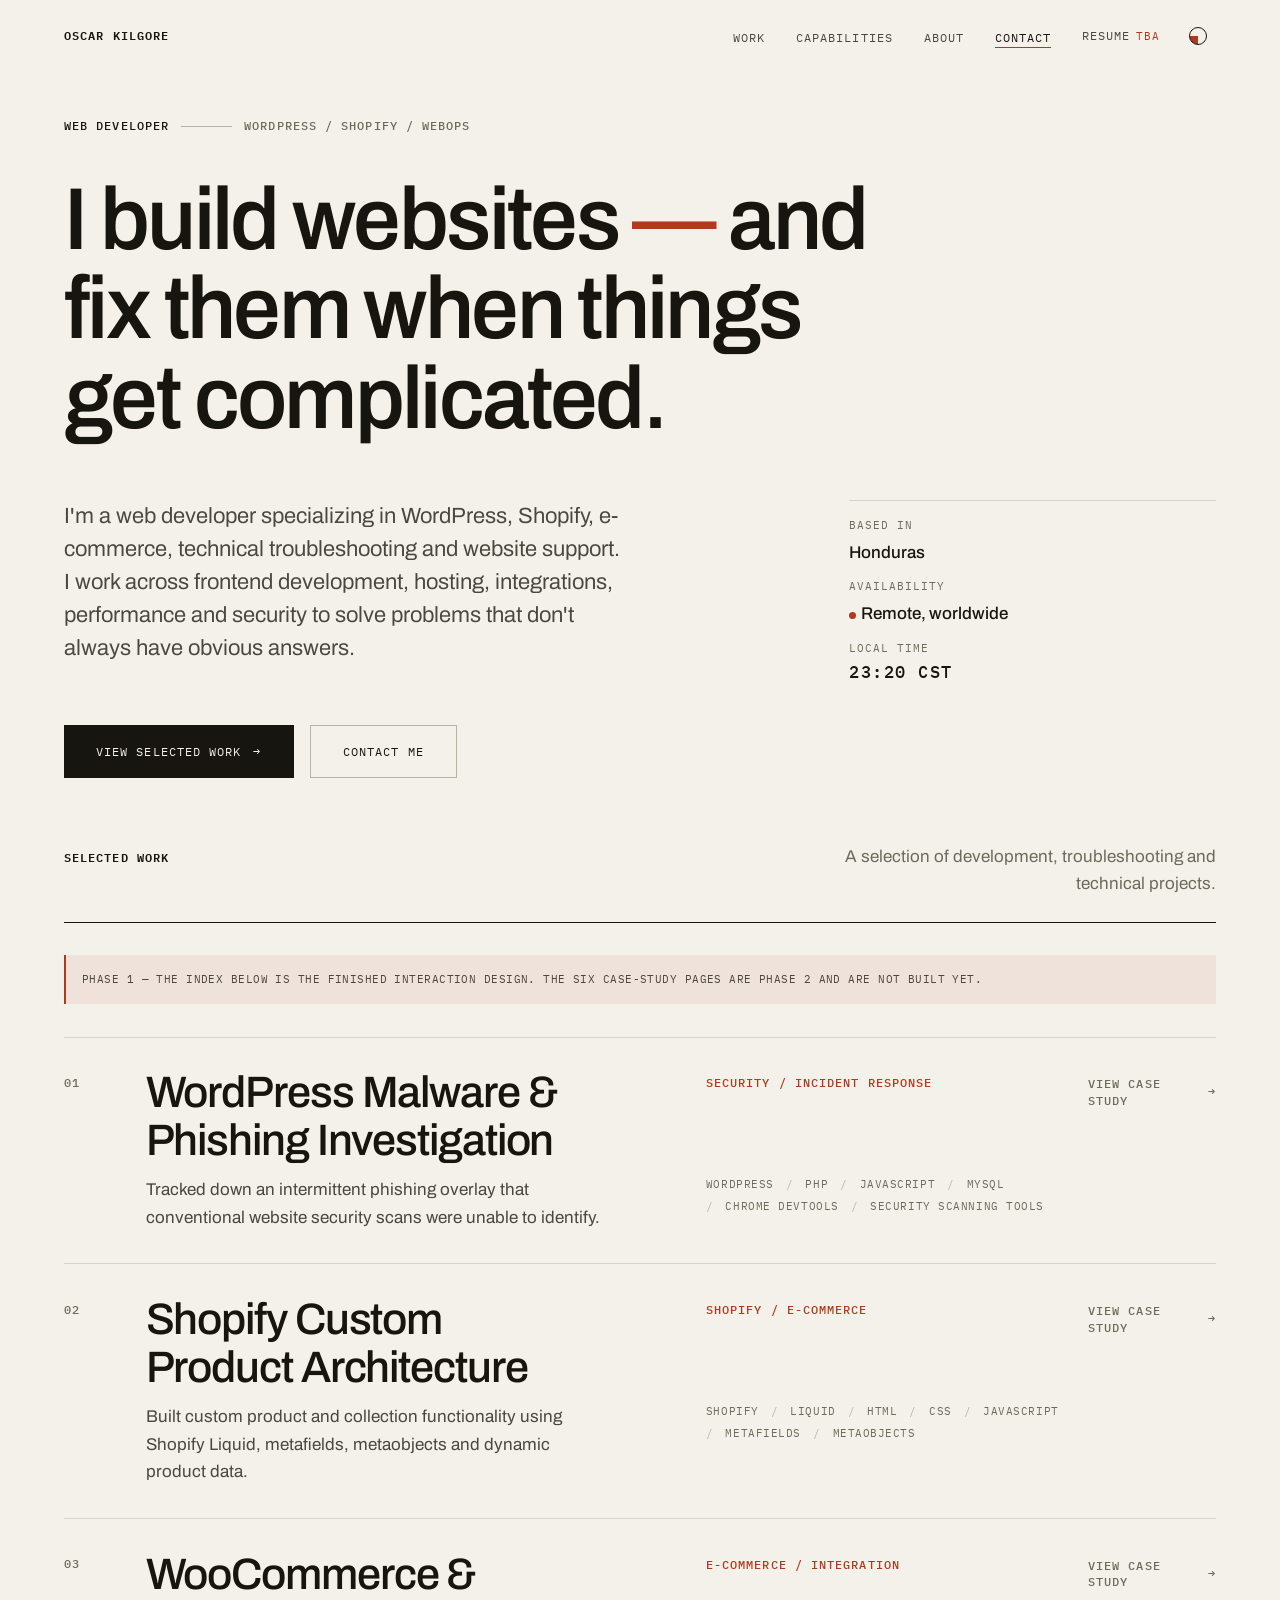
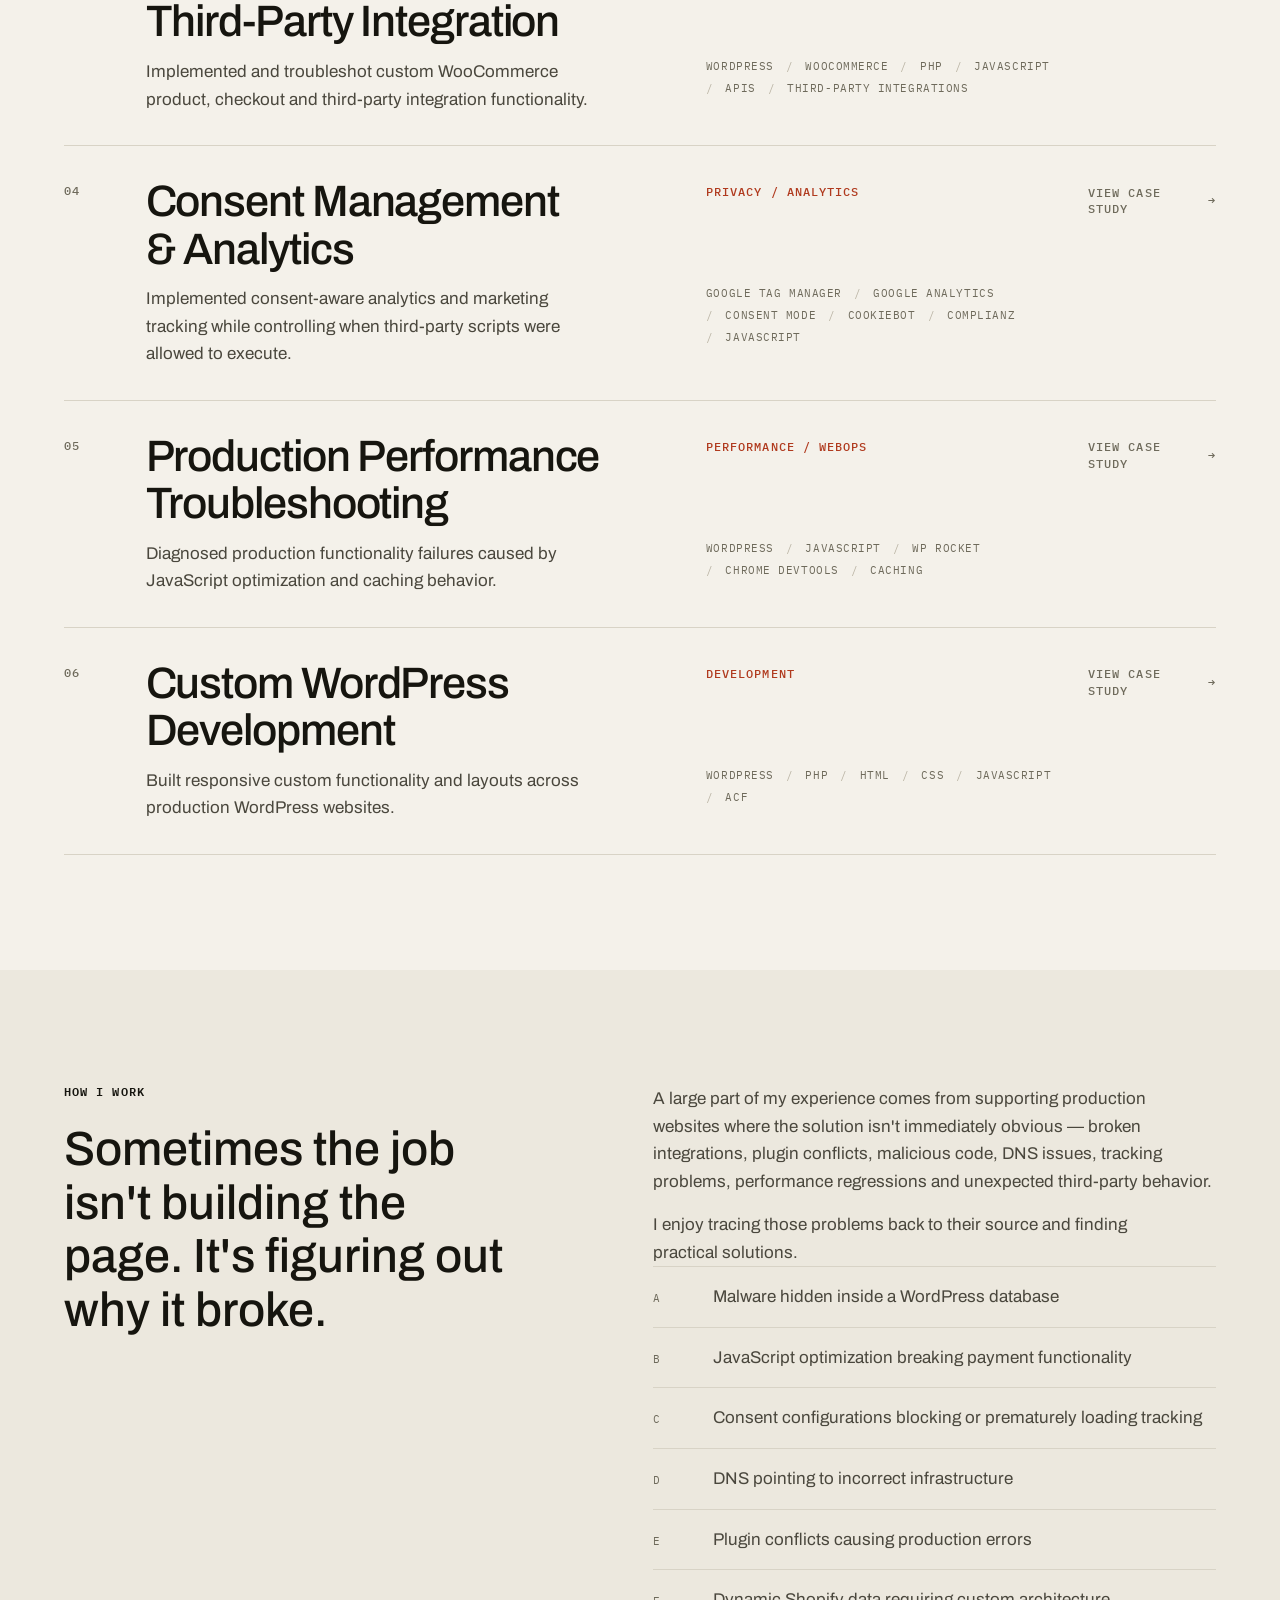
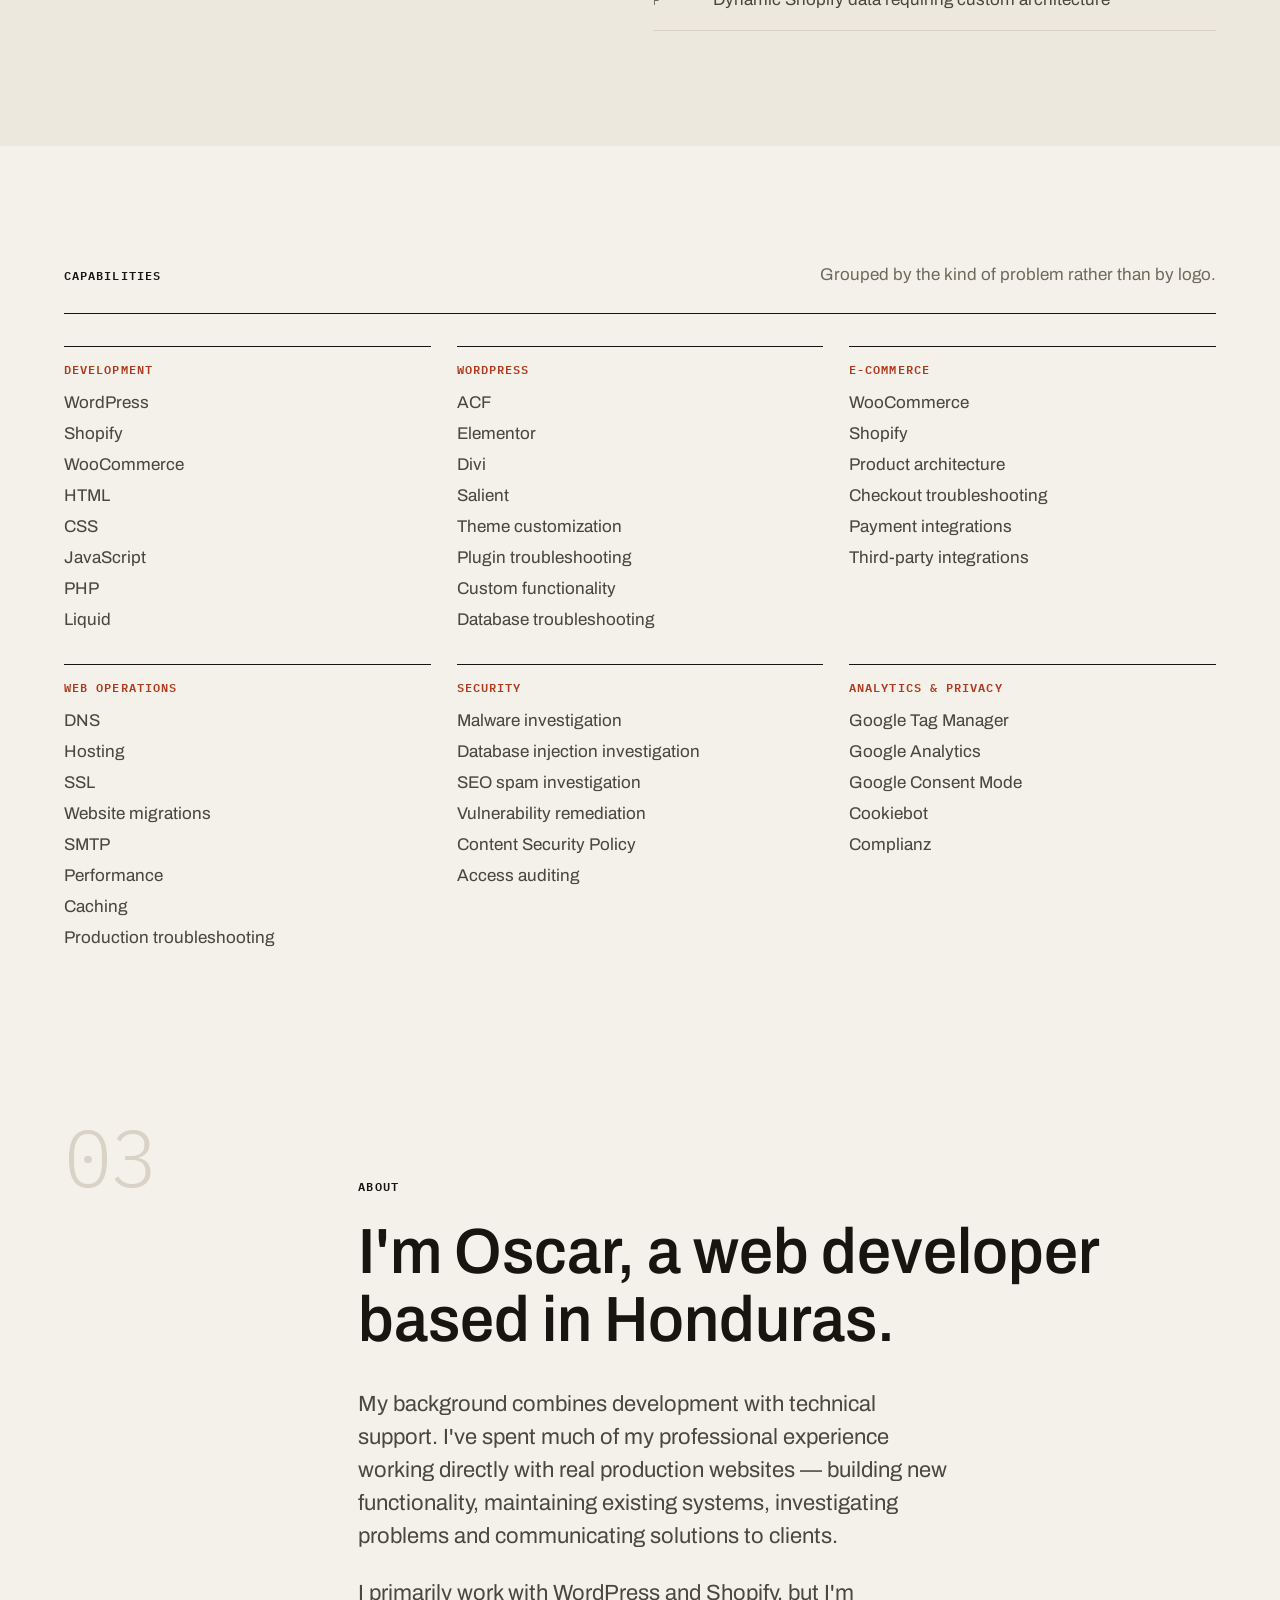
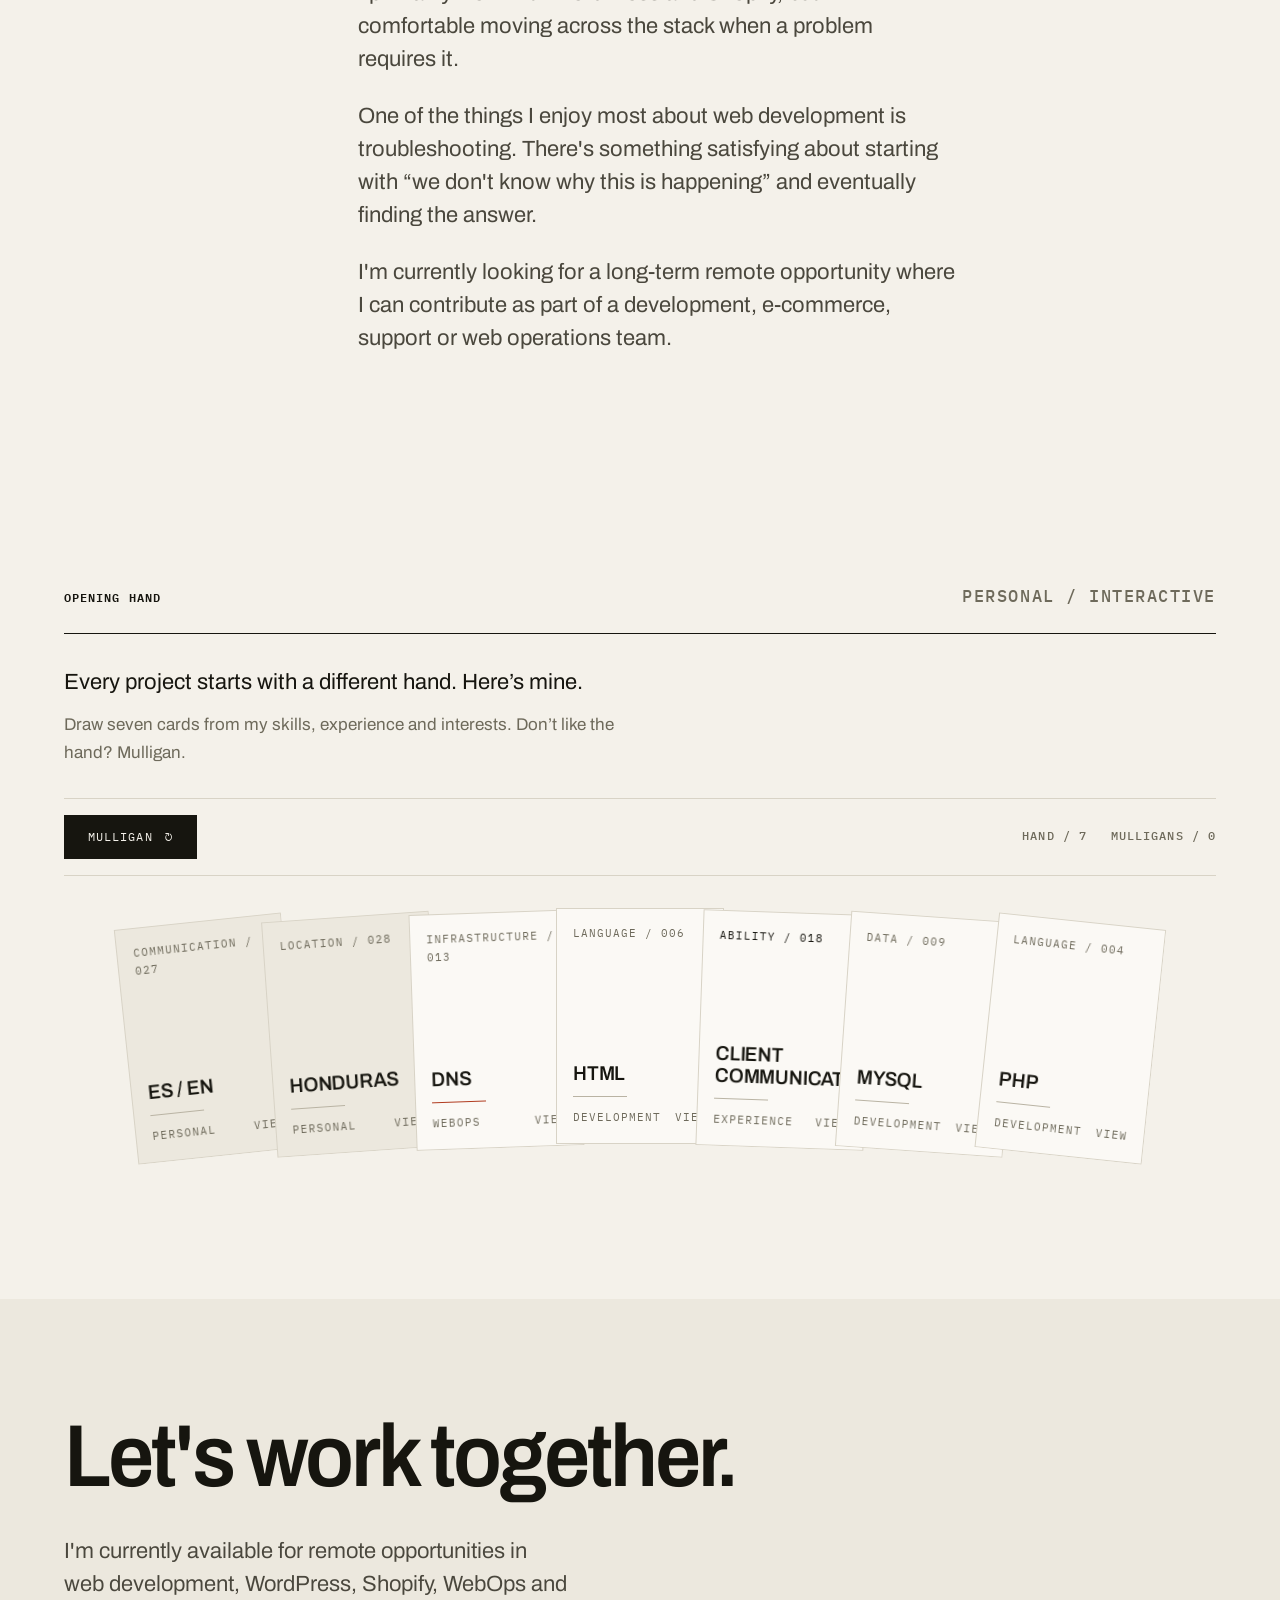
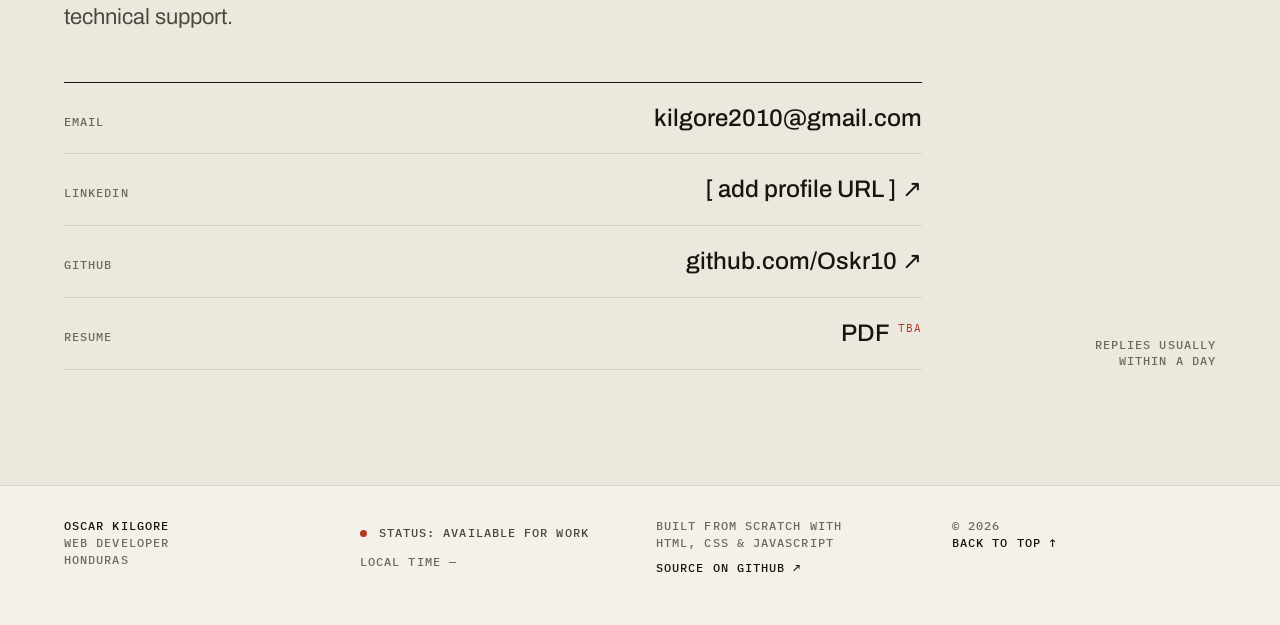
==== index.html @ 053cf512 "Portfolio homepage: design system, work index, theme wheel, Opening Hand Static site — semantic HTML" ====
<!DOCTYPE html>
<html lang="en">
<head>
<meta charset="utf-8">
<meta name="viewport" content="width=device-width, initial-scale=1">

<title>Oscar Kilgore — Web Developer, WordPress &amp; Shopify</title>
<meta name="description" content="Oscar Kilgore is a web developer working in WordPress, Shopify, e-commerce, technical troubleshooting and website support. Based in Honduras, available for remote work.">
<meta name="author" content="Oscar Kilgore">

<!-- TODO: set the canonical and og:url once the domain is live. -->
<link rel="canonical" href="https://example.com/">
<meta property="og:type" content="website">
<meta property="og:title" content="Oscar Kilgore — Web Developer, WordPress &amp; Shopify">
<meta property="og:description" content="I build websites — and fix them when things get complicated. WordPress, Shopify, e-commerce, WebOps and technical support.">
<meta property="og:url" content="https://example.com/">
<meta name="twitter:card" content="summary_large_image">
<meta name="theme-color" content="#f4f1ea" media="(prefers-color-scheme: light)">
<meta name="theme-color" content="#14130f" media="(prefers-color-scheme: dark)">

<link rel="preconnect" href="https://fonts.googleapis.com">
<link rel="preconnect" href="https://fonts.gstatic.com" crossorigin>
<link rel="stylesheet" href="https://fonts.googleapis.com/css2?family=Archivo:wdth,wght@62..125,100..900&family=IBM+Plex+Mono:wght@400;500;600&display=swap">

<link rel="stylesheet" href="assets/css/main.css">
<link rel="stylesheet" href="assets/css/components.css">
<link rel="stylesheet" href="assets/css/responsive.css">
<link rel="stylesheet" href="assets/css/opening-hand.css">

<!-- The only inline script on the page. Both statements have to run before
     first paint — otherwise enhanced styles flash, or a stored theme paints
     the default palette first. Everything else is deferred and external. -->
<script>
  document.documentElement.classList.add('js');
  try {
    var t = localStorage.getItem('ok-theme');
    if (t) document.documentElement.setAttribute('data-theme', t);
  } catch (e) {}
</script>

<script type="application/ld+json">
{
  "@context": "https://schema.org",
  "@type": "Person",
  "name": "Oscar Kilgore",
  "jobTitle": "Web Developer",
  "email": "mailto:kilgore2010@gmail.com",
  "address": { "@type": "PostalAddress", "addressCountry": "HN" },
  "knowsAbout": ["WordPress", "Shopify", "WooCommerce", "PHP", "JavaScript", "Web operations", "Website security"]
}
</script>
</head>

<body>
<a class="skip-link" href="#main">Skip to content</a>

<!-- ==========================================================================
     Masthead
     ========================================================================== -->
<header class="masthead" data-masthead>
  <div class="masthead__inner">

    <a class="wordmark" href="#top" aria-label="Oscar Kilgore — back to top">
      O<span class="wordmark__rest">scar&nbsp;</span>K<span class="wordmark__rest">ilgore</span><span class="wordmark__dot" aria-hidden="true"></span>
    </a>

    <div class="masthead__end">

    <nav class="nav" aria-label="Primary">
      <ul class="nav__list">
        <li>
          <a class="nav__link" href="#work" data-nav-link>
            <span class="nav__roll" aria-hidden="true"><span>Work</span><span>Work</span></span>
            <span class="visually-hidden">Work</span>
          </a>
        </li>
        <li>
          <a class="nav__link" href="#capabilities" data-nav-link>
            <span class="nav__roll" aria-hidden="true"><span>Capabilities</span><span>Capabilities</span></span>
            <span class="visually-hidden">Capabilities</span>
          </a>
        </li>
        <li>
          <a class="nav__link" href="#about" data-nav-link>
            <span class="nav__roll" aria-hidden="true"><span>About</span><span>About</span></span>
            <span class="visually-hidden">About</span>
          </a>
        </li>
        <li>
          <a class="nav__link" href="#contact" data-nav-link>
            <span class="nav__roll" aria-hidden="true"><span>Contact</span><span>Contact</span></span>
            <span class="visually-hidden">Contact</span>
          </a>
        </li>
        <li>
          <a class="nav__link" href="resume/oscar-kilgore-resume.pdf">
            <span class="nav__roll" aria-hidden="true"><span>Resume</span><span>Resume</span></span>
            <span class="visually-hidden">Resume (PDF)</span>
            <span class="pending" aria-hidden="true">TBA</span>
          </a>
        </li>
      </ul>
    </nav>

      <!-- Theme wheel. Each chip's colours come from its own three custom
           properties, so the swatch is a genuine preview of the palette. -->
      <div class="theme" data-theme-picker>
        <button class="theme__trigger" type="button"
                aria-expanded="false" aria-controls="theme-panel"
                aria-label="Colour theme" data-theme-trigger>
          <span class="theme__chip" aria-hidden="true"></span>
        </button>

        <div class="theme__panel" id="theme-panel" hidden data-theme-panel>
          <span class="theme__caption mono">Palette</span>

          <div class="theme__wheel" role="radiogroup" aria-label="Colour theme">
            <button class="theme__option" type="button" role="radio" aria-checked="true" tabindex="0"
                    data-theme-value="auto"
                    style="--chip-paper:#f4f1ea;--chip-ink:#16150f;--chip-accent:#14130f">
              <span class="theme__chip" aria-hidden="true"></span>Auto
            </button>
            <button class="theme__option" type="button" role="radio" aria-checked="false" tabindex="-1"
                    data-theme-value="paper"
                    style="--chip-paper:#f4f1ea;--chip-ink:#16150f;--chip-accent:#b03a1e">
              <span class="theme__chip" aria-hidden="true"></span>Paper
            </button>
            <button class="theme__option" type="button" role="radio" aria-checked="false" tabindex="-1"
                    data-theme-value="blueprint"
                    style="--chip-paper:#eef1f5;--chip-ink:#10151c;--chip-accent:#2b4a9b">
              <span class="theme__chip" aria-hidden="true"></span>Blueprint
            </button>
            <button class="theme__option" type="button" role="radio" aria-checked="false" tabindex="-1"
                    data-theme-value="moss"
                    style="--chip-paper:#f2f0e6;--chip-ink:#14170f;--chip-accent:#3f6b3a">
              <span class="theme__chip" aria-hidden="true"></span>Moss
            </button>
            <button class="theme__option" type="button" role="radio" aria-checked="false" tabindex="-1"
                    data-theme-value="ink"
                    style="--chip-paper:#14130f;--chip-ink:#efebe0;--chip-accent:#e4643f">
              <span class="theme__chip" aria-hidden="true"></span>Ink
            </button>
            <button class="theme__option" type="button" role="radio" aria-checked="false" tabindex="-1"
                    data-theme-value="carbon"
                    style="--chip-paper:#0f1216;--chip-ink:#e6ebf2;--chip-accent:#e0a020">
              <span class="theme__chip" aria-hidden="true"></span>Carbon
            </button>
          </div>

          <p class="theme__note mono">Six palettes, eleven custom properties. No component knows a theme exists.</p>
        </div>
      </div>

      <button class="nav-toggle" type="button" aria-expanded="false" aria-controls="drawer" data-nav-toggle>
        <span data-nav-toggle-label>Menu</span>
        <span class="nav-toggle__glyph" aria-hidden="true"></span>
      </button>

    </div>
  </div>
</header>

<div class="drawer" id="drawer" data-drawer>
  <a class="drawer__link" href="#work">Work <span class="mono">01</span></a>
  <a class="drawer__link" href="#capabilities">Capabilities <span class="mono">02</span></a>
  <a class="drawer__link" href="#about">About <span class="mono">03</span></a>
  <a class="drawer__link" href="#contact">Contact <span class="mono">04</span></a>
  <a class="drawer__link" href="resume/oscar-kilgore-resume.pdf">Resume <span class="mono">PDF — TBA</span></a>
</div>

<main id="main">

  <!-- ========================================================================
       Hero
       ======================================================================== -->
  <section class="hero shell" id="top">
    <div class="hero__inner">

      <p class="hero__label mono">
        <span class="mono--ink">Web&nbsp;Developer</span>
        <span class="hero__label-sep" aria-hidden="true"></span>
        <span>WordPress / Shopify / WebOps</span>
      </p>

      <h1 class="hero__headline" data-vf-headline>I build websites — and fix them when things get complicated.</h1>

      <div class="hero__body">
        <p class="lead">I'm a web developer specializing in WordPress, Shopify, e-commerce, technical troubleshooting and website support. I work across frontend development, hosting, integrations, performance and security to solve problems that don't always have obvious answers.</p>
      </div>

      <dl class="hero__meta">
        <div>
          <dt>Based in</dt>
          <dd>Honduras</dd>
        </div>
        <div>
          <dt>Availability</dt>
          <dd><span class="pip" aria-hidden="true"></span>Remote, worldwide</dd>
        </div>
        <div>
          <dt>Local time</dt>
          <dd class="mono mono--ink" data-local-time>—</dd>
        </div>
      </dl>

      <div class="hero__actions">
        <a class="btn" href="#work" data-magnetic>
          <span data-magnetic-inner>View selected work</span>
          <span class="btn__arrow" aria-hidden="true">→</span>
        </a>
        <a class="btn btn--quiet" href="#contact">Contact me</a>
      </div>

    </div>
  </section>

  <!-- ========================================================================
       Selected work
       ======================================================================== -->
  <section class="section section--after-hero shell" id="work" aria-labelledby="work-title">

    <header class="section__head" data-reveal="rise">
      <h2 class="section__title" id="work-title">Selected work</h2>
      <p class="section__note">A selection of development, troubleshooting and technical projects.</p>
    </header>

    <!-- Phase 1 build note. Delete this element and the data-pending
         attributes below once the case-study pages exist. -->
    <p class="build-note" role="note">
      Phase&nbsp;1 — the index below is the finished interaction design. The six case-study pages are Phase&nbsp;2 and are not built yet.
    </p>
    <p class="build-note" role="status" data-work-note hidden></p>

    <ol class="index" data-work-index data-reveal="rule">

      <li class="index__row" data-reveal="rise" style="--i:0">
        <a class="index__link" href="work/wordpress-security.html" data-project data-pending data-preview-label="01 — Security / Incident response">
          <span class="index__num mono">01</span>
          <h3 class="index__title">WordPress Malware &amp; Phishing Investigation</h3>
          <p class="index__cat mono">Security / Incident response</p>
          <p class="index__summary">Tracked down an intermittent phishing overlay that conventional website security scans were unable to identify.</p>
          <ul class="index__stack">
            <li>WordPress</li><li>PHP</li><li>JavaScript</li><li>MySQL</li><li>Chrome DevTools</li><li>Security scanning tools</li>
          </ul>
          <span class="index__cta mono">View case study <span class="index__cta-arrow" aria-hidden="true">→</span></span>
          <span class="index__thumb">
            <img src="assets/images/project-01-security.svg" alt="Placeholder: developer tools panel with an injected iframe node highlighted" width="1200" height="750" loading="lazy" decoding="async">
          </span>
        </a>
      </li>

      <li class="index__row" data-reveal="rise" style="--i:1">
        <a class="index__link" href="work/shopify-product-architecture.html" data-project data-pending data-preview-label="02 — Shopify / E-commerce">
          <span class="index__num mono">02</span>
          <h3 class="index__title">Shopify Custom Product Architecture</h3>
          <p class="index__cat mono">Shopify / E-commerce</p>
          <p class="index__summary">Built custom product and collection functionality using Shopify Liquid, metafields, metaobjects and dynamic product data.</p>
          <ul class="index__stack">
            <li>Shopify</li><li>Liquid</li><li>HTML</li><li>CSS</li><li>JavaScript</li><li>Metafields</li><li>Metaobjects</li>
          </ul>
          <span class="index__cta mono">View case study <span class="index__cta-arrow" aria-hidden="true">→</span></span>
          <span class="index__thumb">
            <img src="assets/images/project-02-shopify.svg" alt="Placeholder: Shopify product template with metafield-driven specification blocks" width="1200" height="750" loading="lazy" decoding="async">
          </span>
        </a>
      </li>

      <li class="index__row" data-reveal="rise" style="--i:2">
        <a class="index__link" href="work/woocommerce-integration.html" data-project data-pending data-preview-label="03 — E-commerce / Integration">
          <span class="index__num mono">03</span>
          <h3 class="index__title">WooCommerce &amp; Third-Party Integration</h3>
          <p class="index__cat mono">E-commerce / Integration</p>
          <p class="index__summary">Implemented and troubleshot custom WooCommerce product, checkout and third-party integration functionality.</p>
          <ul class="index__stack">
            <li>WordPress</li><li>WooCommerce</li><li>PHP</li><li>JavaScript</li><li>APIs</li><li>Third-party integrations</li>
          </ul>
          <span class="index__cta mono">View case study <span class="index__cta-arrow" aria-hidden="true">→</span></span>
          <span class="index__thumb">
            <img src="assets/images/project-03-woocommerce.svg" alt="Placeholder: WooCommerce to third-party system integration diagram" width="1200" height="750" loading="lazy" decoding="async">
          </span>
        </a>
      </li>

      <li class="index__row" data-reveal="rise" style="--i:3">
        <a class="index__link" href="work/consent-analytics.html" data-project data-pending data-preview-label="04 — Privacy / Analytics">
          <span class="index__num mono">04</span>
          <h3 class="index__title">Consent Management &amp; Analytics</h3>
          <p class="index__cat mono">Privacy / Analytics</p>
          <p class="index__summary">Implemented consent-aware analytics and marketing tracking while controlling when third-party scripts were allowed to execute.</p>
          <ul class="index__stack">
            <li>Google Tag Manager</li><li>Google Analytics</li><li>Consent Mode</li><li>Cookiebot</li><li>Complianz</li><li>JavaScript</li>
          </ul>
          <span class="index__cta mono">View case study <span class="index__cta-arrow" aria-hidden="true">→</span></span>
          <span class="index__thumb">
            <img src="assets/images/project-04-consent.svg" alt="Placeholder: consent state matrix showing which tags fire before and after consent" width="1200" height="750" loading="lazy" decoding="async">
          </span>
        </a>
      </li>

      <li class="index__row" data-reveal="rise" style="--i:4">
        <a class="index__link" href="work/performance-troubleshooting.html" data-project data-pending data-preview-label="05 — Performance / WebOps">
          <span class="index__num mono">05</span>
          <h3 class="index__title">Production Performance Troubleshooting</h3>
          <p class="index__cat mono">Performance / WebOps</p>
          <p class="index__summary">Diagnosed production functionality failures caused by JavaScript optimization and caching behavior.</p>
          <ul class="index__stack">
            <li>WordPress</li><li>JavaScript</li><li>WP Rocket</li><li>Chrome DevTools</li><li>Caching</li>
          </ul>
          <span class="index__cta mono">View case study <span class="index__cta-arrow" aria-hidden="true">→</span></span>
          <span class="index__thumb">
            <img src="assets/images/project-05-performance.svg" alt="Placeholder: network waterfall showing a deferred script blocking a checkout handler" width="1200" height="750" loading="lazy" decoding="async">
          </span>
        </a>
      </li>

      <li class="index__row" data-reveal="rise" style="--i:5">
        <a class="index__link" href="work/wordpress-development.html" data-project data-pending data-preview-label="06 — Development">
          <span class="index__num mono">06</span>
          <h3 class="index__title">Custom WordPress Development</h3>
          <p class="index__cat mono">Development</p>
          <p class="index__summary">Built responsive custom functionality and layouts across production WordPress websites.</p>
          <ul class="index__stack">
            <li>WordPress</li><li>PHP</li><li>HTML</li><li>CSS</li><li>JavaScript</li><li>ACF</li>
          </ul>
          <span class="index__cta mono">View case study <span class="index__cta-arrow" aria-hidden="true">→</span></span>
          <span class="index__thumb">
            <img src="assets/images/project-06-wordpress.svg" alt="Placeholder: responsive layout at desktop, tablet and mobile widths" width="1200" height="750" loading="lazy" decoding="async">
          </span>
        </a>
      </li>

    </ol>
  </section>

  <!-- ========================================================================
       Problem solving
       ======================================================================== -->
  <section class="section section--sunk" aria-labelledby="problem-title">
    <div class="shell">
      <div class="problem__inner">

        <div class="problem__aside">
          <h2 class="section__title mb-5" id="problem-title">How I work</h2>
          <p class="problem__headline">Sometimes the job isn't building the page. It's figuring out why it broke.</p>
        </div>

        <div class="problem__content">
          <div class="prose" data-reveal="rise">
            <p>A large part of my experience comes from supporting production websites where the solution isn't immediately obvious — broken integrations, plugin conflicts, malicious code, DNS issues, tracking problems, performance regressions and unexpected third-party behavior.</p>
            <p>I enjoy tracing those problems back to their source and finding practical solutions.</p>
          </div>

          <ul class="problem__list">
            <li class="problem__item" data-n="A">Malware hidden inside a WordPress database</li>
            <li class="problem__item" data-n="B">JavaScript optimization breaking payment functionality</li>
            <li class="problem__item" data-n="C">Consent configurations blocking or prematurely loading tracking</li>
            <li class="problem__item" data-n="D">DNS pointing to incorrect infrastructure</li>
            <li class="problem__item" data-n="E">Plugin conflicts causing production errors</li>
            <li class="problem__item" data-n="F">Dynamic Shopify data requiring custom architecture</li>
          </ul>
        </div>

      </div>
    </div>
  </section>

  <!-- ========================================================================
       Capabilities
       ======================================================================== -->
  <section class="section shell" id="capabilities" aria-labelledby="caps-title">

    <header class="section__head" data-reveal="rise">
      <h2 class="section__title" id="caps-title">Capabilities</h2>
      <p class="section__note">Grouped by the kind of problem rather than by logo.</p>
    </header>

    <div class="caps">

      <section class="caps__group" data-reveal="rise" style="--i:0">
        <h3 class="caps__name">Development</h3>
        <ul class="caps__list">
          <li>WordPress</li><li>Shopify</li><li>WooCommerce</li><li>HTML</li>
          <li>CSS</li><li>JavaScript</li><li>PHP</li><li>Liquid</li>
        </ul>
      </section>

      <section class="caps__group" data-reveal="rise" style="--i:1">
        <h3 class="caps__name">WordPress</h3>
        <ul class="caps__list">
          <li>ACF</li><li>Elementor</li><li>Divi</li><li>Salient</li>
          <li>Theme customization</li><li>Plugin troubleshooting</li>
          <li>Custom functionality</li><li>Database troubleshooting</li>
        </ul>
      </section>

      <section class="caps__group" data-reveal="rise" style="--i:2">
        <h3 class="caps__name">E-commerce</h3>
        <ul class="caps__list">
          <li>WooCommerce</li><li>Shopify</li><li>Product architecture</li>
          <li>Checkout troubleshooting</li><li>Payment integrations</li>
          <li>Third-party integrations</li>
        </ul>
      </section>

      <section class="caps__group" data-reveal="rise" style="--i:0">
        <h3 class="caps__name">Web operations</h3>
        <ul class="caps__list">
          <li>DNS</li><li>Hosting</li><li>SSL</li><li>Website migrations</li>
          <li>SMTP</li><li>Performance</li><li>Caching</li>
          <li>Production troubleshooting</li>
        </ul>
      </section>

      <section class="caps__group" data-reveal="rise" style="--i:1">
        <h3 class="caps__name">Security</h3>
        <ul class="caps__list">
          <li>Malware investigation</li><li>Database injection investigation</li>
          <li>SEO spam investigation</li><li>Vulnerability remediation</li>
          <li>Content Security Policy</li><li>Access auditing</li>
        </ul>
      </section>

      <section class="caps__group" data-reveal="rise" style="--i:2">
        <h3 class="caps__name">Analytics &amp; privacy</h3>
        <ul class="caps__list">
          <li>Google Tag Manager</li><li>Google Analytics</li>
          <li>Google Consent Mode</li><li>Cookiebot</li><li>Complianz</li>
        </ul>
      </section>

    </div>
  </section>

  <!-- ========================================================================
       About
       ======================================================================== -->
  <section class="section shell" id="about" aria-labelledby="about-title">
    <div class="about__inner">

      <p class="numeral about__numeral" data-parallax="26" aria-hidden="true">03</p>

      <div class="about__body">
        <h2 class="section__title mb-5" id="about-title">About</h2>

        <div data-reveal="mask">
          <p class="about__heading">I'm Oscar, a web developer based in Honduras.</p>
        </div>

        <div class="about__prose prose">
          <p>My background combines development with technical support. I've spent much of my professional experience working directly with real production websites — building new functionality, maintaining existing systems, investigating problems and communicating solutions to clients.</p>
          <p>I primarily work with WordPress and Shopify, but I'm comfortable moving across the stack when a problem requires it.</p>
          <p>One of the things I enjoy most about web development is troubleshooting. There's something satisfying about starting with “we don't know why this is happening” and eventually finding the answer.</p>
          <p>I'm currently looking for a long-term remote opportunity where I can contribute as part of a development, e-commerce, support or web operations team.</p>
        </div>
      </div>

    </div>
  </section>

  <!-- ========================================================================
       Opening hand
       ------------------------------------------------------------------------
       The cards are built by opening-hand.js from the pool in cards.js.
       Everything below the hand is static content that JavaScript reveals —
       it is not generated, so it reads normally in view-source.
       ======================================================================== -->
  <section class="section shell oh" id="opening-hand" aria-labelledby="oh-title" data-opening-hand>

    <header class="section__head" data-reveal="rise">
      <h2 class="section__title" id="oh-title">Opening hand</h2>
      <p class="section__note mono">Personal / Interactive</p>
    </header>

    <p class="visually-hidden" role="status" aria-live="polite" data-oh-live></p>

    <!-- ---- Hand view ---------------------------------------------------- -->
    <div data-oh-hand-view>

      <div class="oh__intro">
        <p class="oh__lead">Every project starts with a different hand. Here’s mine.</p>
        <p class="oh__sub">Draw seven cards from my skills, experience and interests. Don’t like the hand? Mulligan.</p>
      </div>

      <div class="oh__controls">
        <button class="oh__mulligan" type="button" data-oh-mulligan>
          Mulligan <span class="oh__reload" aria-hidden="true">↻</span>
        </button>

        <p class="oh__counts mono">
          <span>Hand / <span data-oh-count-hand>7</span></span>
          <span>Mulligans / <span data-oh-count-mulligans>0</span></span>
        </p>

        <p class="oh__aside" data-oh-aside hidden></p>
      </div>

      <ul class="oh-hand" data-oh-hand aria-label="Opening hand, seven cards"></ul>
    </div>

    <!-- ---- Investigation mode ------------------------------------------- -->
    <div class="oh__incident" data-oh-incident hidden>

      <div class="incident__aside">
        <div class="incident__id">
          <span class="mono">Incident / 001</span>
          <span class="mono">Status / <span class="incident__status incident__status--open" data-incident-status>Open</span></span>
        </div>

        <h3 class="incident__title" id="incident-title" tabindex="-1" data-incident-title>The bug</h3>

        <div class="incident__block">
          <span class="incident__label">Reported</span>
          <p class="incident__quote">“Something on the website isn’t working.”</p>
        </div>

        <div class="incident__block">
          <span class="incident__label">Reproduction</span>
          <p class="incident__text">Intermittent.</p>
        </div>
      </div>

      <div class="incident__main">

        <div class="incident__block">
          <span class="incident__label">Symptom</span>
          <p class="incident__text">An important production page works normally for some visitors, but breaks intermittently for others.</p>
        </div>

        <div class="incident__block">
          <span class="incident__label">Your move</span>
          <p class="incident__text">Inspect the evidence.</p>
        </div>

        <div class="incident__paths">
          <button class="incident__path" type="button" aria-pressed="false" data-path="browser">Browser</button>
          <button class="incident__path" type="button" aria-pressed="false" data-path="application">Application</button>
          <button class="incident__path" type="button" aria-pressed="false" data-path="infrastructure">Infrastructure</button>
        </div>

        <div class="evidence" data-evidence="browser" data-verdict="Clue found" hidden>
          <p class="evidence__head">Browser — clue found</p>
          <dl>
            <div class="evidence__row"><dt>Console</dt><dd>No fatal JavaScript errors.</dd></div>
            <div class="evidence__row"><dt>Network</dt><dd>One third-party dependency is loading unusually late.</dd></div>
            <div class="evidence__row"><dt>Cache</dt><dd>Behavior changes between cached and uncached sessions.</dd></div>
          </dl>
        </div>

        <div class="evidence" data-evidence="application" data-verdict="Clue found" hidden>
          <p class="evidence__head">Application — clue found</p>
          <dl>
            <div class="evidence__row"><dt>WordPress</dt><dd>No fatal PHP errors.</dd></div>
            <div class="evidence__row"><dt>Plugins</dt><dd>A performance/optimization plugin was recently updated.</dd></div>
            <div class="evidence__row"><dt>JavaScript</dt><dd>Some frontend scripts are configured for delayed execution.</dd></div>
          </dl>
        </div>

        <div class="evidence" data-evidence="infrastructure" data-verdict="No obvious issue" hidden>
          <p class="evidence__head">Infrastructure — no obvious issue</p>
          <dl>
            <div class="evidence__row"><dt>DNS</dt><dd>Resolving normally.</dd></div>
            <div class="evidence__row"><dt>SSL</dt><dd>Valid.</dd></div>
            <div class="evidence__row"><dt>Server</dt><dd>Responding normally.</dd></div>
          </dl>
        </div>

        <div class="incident__hypothesis" data-hypothesis-block hidden>
          <span class="incident__label">What’s your hypothesis?</span>

          <div class="hypothesis__list">
            <button class="hypothesis__option" type="button" data-hypothesis="a">
              <span class="hypothesis__key">A</span>
              <span>DNS configuration is incorrect.</span>
            </button>
            <button class="hypothesis__option" type="button" data-hypothesis="b">
              <span class="hypothesis__key">B</span>
              <span>JavaScript optimization is delaying a dependency required by the page.</span>
            </button>
            <button class="hypothesis__option" type="button" data-hypothesis="c">
              <span class="hypothesis__key">C</span>
              <span>The SSL certificate is intermittently failing.</span>
            </button>
          </div>

          <div class="hypothesis__feedback" data-hypothesis-feedback hidden></div>
        </div>

        <div class="incident__resolution" data-resolution hidden>
          <div class="incident__block">
            <span class="incident__label">Root cause</span>
            <p class="incident__text">Delayed JavaScript execution was preventing a required dependency from being available when the page needed it.</p>
          </div>

          <div class="incident__block">
            <span class="incident__label">Fix</span>
            <p class="incident__text">Exclude the required scripts from delayed execution and verify the affected workflow under cached and uncached conditions.</p>
          </div>

          <p class="incident__nice">Nice.</p>
          <p class="incident__annotation">// git blame can wait</p>

          <button class="incident__return" type="button" data-return-hand>
            Return to hand <span aria-hidden="true">→</span>
          </button>
        </div>

      </div>
    </div>
  </section>

  <!-- ========================================================================
       Contact
       ======================================================================== -->
  <section class="section section--sunk" id="contact" aria-labelledby="contact-title">
    <div class="shell">
      <div class="contact__inner">

        <h2 class="visually-hidden" id="contact-title">Contact</h2>

        <div class="contact__headline-wrap" data-reveal="mask">
          <p class="contact__headline">Let's work together.</p>
        </div>

        <div class="contact__body prose">
          <p class="lead">I'm currently available for remote opportunities in web development, WordPress, Shopify, WebOps and technical support.</p>
        </div>

        <div class="contact__channels">

          <a class="contact__channel" href="mailto:kilgore2010@gmail.com">
            <span class="mono">Email</span>
            <span class="contact__channel-value">kilgore2010@gmail.com</span>
          </a>

          <a class="contact__channel" href="#" data-cursor="external" rel="noopener">
            <span class="mono">LinkedIn</span>
            <span class="contact__channel-value">
              [ add profile URL ]
              <span class="contact__channel-ext" aria-hidden="true">↗</span>
            </span>
          </a>

          <a class="contact__channel" href="https://github.com/Oskr10" target="_blank" rel="noopener" data-cursor="external">
            <span class="mono">GitHub</span>
            <span class="contact__channel-value">
              github.com/Oskr10
              <span class="contact__channel-ext" aria-hidden="true">↗</span>
            </span>
          </a>

          <a class="contact__channel" href="resume/oscar-kilgore-resume.pdf">
            <span class="mono">Resume</span>
            <span class="contact__channel-value">PDF <span class="pending">TBA</span></span>
          </a>

        </div>

        <p class="contact__aside mono">Replies usually<br>within a day</p>

      </div>
    </div>
  </section>

</main>

<!-- ==========================================================================
     Colophon
     ========================================================================== -->
<footer class="colophon shell">
  <div class="colophon__grid">

    <div>
      <p class="mono mono--ink">Oscar Kilgore</p>
      <p class="mono">Web Developer</p>
      <p class="mono">Honduras</p>
    </div>

    <div>
      <p class="mono colophon__status"><span class="pip" aria-hidden="true"></span>Status: available for work</p>
      <!-- Revealed only once Incident 001 has been resolved. -->
      <p class="mono" data-bugs-resolved hidden>Bugs / 1 resolved</p>
      <p class="mono mt-2">Local time <span data-local-time>—</span></p>
    </div>

    <div>
      <p class="mono">Built from scratch with<br>HTML, CSS &amp; JavaScript</p>
      <p class="mono mt-2"><a class="link" href="https://github.com/Oskr10/okilgore" target="_blank" rel="noopener" data-cursor="external">Source on GitHub ↗</a></p>
    </div>

    <div>
      <p class="mono">&copy; <span data-year>2026</span></p>
      <p class="mono"><a class="link" href="#top">Back to top ↑</a></p>
    </div>

  </div>
</footer>

<!-- Load order matters: utils defines the shared frame loop, pointer and
     resize bus that the other three depend on. All deferred, so none of
     this blocks rendering. -->
<script src="assets/js/utils.js" defer></script>
<script src="assets/js/theme.js" defer></script>
<script src="assets/js/cursor.js" defer></script>
<script src="assets/js/magnetic.js" defer></script>
<script src="assets/js/projects.js" defer></script>
<script src="assets/js/cards.js" defer></script>
<script src="assets/js/opening-hand.js" defer></script>
<script src="assets/js/main.js" defer></script>
</body>
</html>
---- assets/css/main.css ----
/* ==========================================================================
   main.css — design tokens, reset, base typography, layout primitives
   Oscar Kilgore — portfolio
   --------------------------------------------------------------------------
   Load order: main.css → components.css → responsive.css
   Everything below is mobile-first. Breakpoint work lives in responsive.css.
   ========================================================================== */

/* --------------------------------------------------------------------------
   1. Tokens
   -------------------------------------------------------------------------- */

:root {
  /* --- Colour ------------------------------------------------------------
     Warm off-white paper, warm near-black ink, one accent (vermilion).
     Every value below is contrast-checked against its intended background;
     --ink-3 is the lightest text tone permitted on --paper (4.8:1).        */
  --paper:        #f4f1ea;
  --paper-sunk:   #ece8de;  /* recessed bands, code wells */
  --paper-raised: #fbf9f5;  /* preview surfaces */
  --ink:          #16150f;  /* primary type                      16.3:1 */
  --ink-2:        #4a473d;  /* secondary type                     8.4:1 */
  --ink-3:        #6e6a5b;  /* metadata, mono labels              4.8:1 */
  --rule:         #d8d3c6;  /* hairlines */
  --rule-strong:  #b9b3a3;
  --accent:       #b03a1e;  /* interaction, labels, links         5.4:1 */
  --accent-wash:  rgba(176, 58, 30, 0.08);

  /* --- Type --------------------------------------------------------------
     Two families only. Archivo is a variable font (wght 100–900,
     wdth 62–125) — the weight axis drives the hero interaction, and the
     width axis gives display type range without loading a third family.  */
  --font-sans: "Archivo", "Helvetica Neue", Helvetica, Arial, sans-serif;
  --font-mono: "IBM Plex Mono", ui-monospace, "SFMono-Regular", Consolas, monospace;

  /* Fluid type scale. Ratio ~1.22 mobile, ~1.30 desktop. */
  --fs-micro:   0.6875rem;                                    /* 11px  mono ticks */
  --fs-mono:    0.75rem;                                      /* 12px  labels     */
  --fs-body:    clamp(1rem, 0.97rem + 0.15vw, 1.0625rem);     /* 16–17 */
  --fs-lead:    clamp(1.125rem, 1.04rem + 0.42vw, 1.375rem);  /* 18–22 */
  --fs-3:       clamp(1.25rem, 1.14rem + 0.55vw, 1.5rem);     /* 20–24 */
  --fs-2:       clamp(1.75rem, 1.25rem + 2.5vw, 3rem);        /* 28–48 */
  --fs-1:       clamp(2.25rem, 1.4rem + 4.2vw, 4rem);         /* 36–64 */
  --fs-display: clamp(2.5rem, 1.1rem + 6.2vw, 5.5rem);        /* 40–88 */
  --fs-index:   clamp(1.5rem, 0.95rem + 2.6vw, 2.75rem);      /* project titles */
  --fs-numeral: clamp(2.5rem, 1.5rem + 4.5vw, 5rem);          /* oversize numerals */

  --lh-tight:  1.02;
  --lh-snug:   1.14;
  --lh-normal: 1.5;
  --lh-loose:  1.62;

  --tracking-mono: 0.09em;
  --tracking-display: -0.025em;

  --measure: 60ch;       /* comfortable reading width */
  --measure-narrow: 44ch;

  /* --- Space -------------------------------------------------------------
     One scale, used everywhere. No arbitrary pixel values in components.  */
  --sp-1: 0.25rem;
  --sp-2: 0.5rem;
  --sp-3: 0.75rem;
  --sp-4: 1rem;
  --sp-5: 1.5rem;
  --sp-6: 2rem;
  --sp-7: 3rem;
  --sp-8: 4rem;
  --sp-9: 6rem;
  --sp-10: 8rem;

  /* Section rhythm and page gutters scale with viewport, not breakpoints. */
  --section-y: clamp(4rem, 9vw, 8.5rem);
  --page-x:    clamp(1.25rem, 5vw, 5rem);
  --gutter:    clamp(1rem, 2vw, 2rem);
  --grid-cols: 12;

  /* --- Motion ------------------------------------------------------------
     Fast = state feedback. Medium = element transitions.
     Slow = reveals and large transforms. Spring is for pointer-driven
     movement only (magnetic, preview inertia).                            */
  --dur-fast:   160ms;
  --dur-med:    320ms;
  --dur-slow:   640ms;
  --ease-out:    cubic-bezier(0.22, 1, 0.36, 1);
  --ease-in-out: cubic-bezier(0.65, 0, 0.35, 1);
  --ease-spring: cubic-bezier(0.34, 1.4, 0.5, 1);

  --hairline: 1px;
  --focus-ring: 2px;
}

/* Default behaviour ("auto"): follow the operating system. */
@media (prefers-color-scheme: dark) {
  :root {
    --paper:        #14130f;
    --paper-sunk:   #1b1a15;
    --paper-raised: #201e18;
    --ink:          #efebe0;
    --ink-2:        #b4ae9e;
    --ink-3:        #8d8878;
    --rule:         #2e2c25;
    --rule-strong:  #45423a;
    --accent:       #e4643f;
    --accent-wash:  rgba(228, 100, 63, 0.11);
  }
}

/* --------------------------------------------------------------------------
   1b. Palettes
   --------------------------------------------------------------------------
   Every theme is the same eleven custom properties with different values —
   no component rule anywhere in the site knows a theme exists. `[data-theme]`
   is set on <html> before first paint (see the inline script in index.html)
   and outranks the media query above by specificity, so an explicit choice
   always wins over the system preference.

   `auto` deliberately declares nothing: it falls through to :root plus the
   media query.

   Contrast is checked per palette. --ink-3 is the lightest tone permitted on
   --paper in each and clears 4.5:1; every --accent clears 4.5:1 as well.
   -------------------------------------------------------------------------- */

/* Paper — warm off-white, vermilion. The default look, pinned. */
:root[data-theme="paper"] {
  --paper:        #f4f1ea;
  --paper-sunk:   #ece8de;
  --paper-raised: #fbf9f5;
  --ink:          #16150f;
  --ink-2:        #4a473d;
  --ink-3:        #6e6a5b;
  --rule:         #d8d3c6;
  --rule-strong:  #b9b3a3;
  --accent:       #b03a1e;
  --accent-wash:  rgba(176, 58, 30, 0.08);
}

/* Blueprint — cool grey paper, drafting-ink blue. */
:root[data-theme="blueprint"] {
  --paper:        #eef1f5;
  --paper-sunk:   #e3e8ef;
  --paper-raised: #f7f9fb;
  --ink:          #10151c;
  --ink-2:        #3c4654;
  --ink-3:        #5d6b7d;
  --rule:         #cdd5df;
  --rule-strong:  #a6b1c0;
  --accent:       #2b4a9b;
  --accent-wash:  rgba(43, 74, 155, 0.08);
}

/* Moss — warm sand paper, deep green. */
:root[data-theme="moss"] {
  --paper:        #f2f0e6;
  --paper-sunk:   #e9e6d9;
  --paper-raised: #f9f8f2;
  --ink:          #14170f;
  --ink-2:        #454a3a;
  --ink-3:        #666b57;
  --rule:         #d7d3c2;
  --rule-strong:  #b4b09c;
  --accent:       #3f6b3a;
  --accent-wash:  rgba(63, 107, 58, 0.09);
}

/* Ink — warm dark, ember. */
:root[data-theme="ink"] {
  --paper:        #14130f;
  --paper-sunk:   #1b1a15;
  --paper-raised: #201e18;
  --ink:          #efebe0;
  --ink-2:        #b4ae9e;
  --ink-3:        #8d8878;
  --rule:         #2e2c25;
  --rule-strong:  #45423a;
  --accent:       #e4643f;
  --accent-wash:  rgba(228, 100, 63, 0.11);
}

/* Carbon — cool near-black, signal amber. */
:root[data-theme="carbon"] {
  --paper:        #0f1216;
  --paper-sunk:   #151920;
  --paper-raised: #1b2028;
  --ink:          #e6ebf2;
  --ink-2:        #a3adbb;
  --ink-3:        #7c8794;
  --rule:         #262c35;
  --rule-strong:  #3a424e;
  --accent:       #e0a020;
  --accent-wash:  rgba(224, 160, 32, 0.11);
}

/* --------------------------------------------------------------------------
   2. Reset — only what is actually needed
   -------------------------------------------------------------------------- */

*,
*::before,
*::after { box-sizing: border-box; }

html {
  -webkit-text-size-adjust: 100%;
  scroll-behavior: smooth;
  scroll-padding-top: 6rem; /* clears the sticky masthead on anchor jumps */
}

body,
h1, h2, h3, h4, p, figure, blockquote, dl, dd, ol, ul {
  margin: 0;
}

ol[class],
ul[class] {
  list-style: none;
  padding: 0;
}

/* height:auto matters: the images carry width/height attributes to reserve
   layout space, and without it max-width:100% would squash the aspect ratio. */
img,
svg {
  display: block;
  max-width: 100%;
  height: auto;
}

button,
input,
textarea,
select {
  font: inherit;
  color: inherit;
}

/* --------------------------------------------------------------------------
   3. Base
   -------------------------------------------------------------------------- */

body {
  background-color: var(--paper);
  color: var(--ink);
  font-family: var(--font-sans);
  font-size: var(--fs-body);
  font-variation-settings: "wght" 400, "wdth" 100;
  line-height: var(--lh-loose);
  font-synthesis-weight: none;
  -webkit-font-smoothing: antialiased;
  text-rendering: optimizeLegibility;
}

/* Deliberately NOT `overflow-x: hidden` on <body>. It makes the body a
   scroll container, which breaks programmatic scrolling and position:
   sticky. The pointer-following layers are position:fixed and clamped to
   the viewport in JS, so there is nothing to clip. */

h1, h2, h3, h4 {
  font-weight: 400; /* weight comes from font-variation-settings, not synthesis */
  line-height: var(--lh-snug);
  letter-spacing: var(--tracking-display);
  text-wrap: balance;
}

p { text-wrap: pretty; }

::selection {
  background-color: var(--accent);
  color: var(--paper);
}

/* Links inherit colour by default; components opt into accent explicitly. */
a {
  color: inherit;
  text-decoration: none;
}

/* --- Focus -------------------------------------------------------------
   Visible, high-contrast, and never removed. :focus-visible keeps it off
   mouse clicks without punishing keyboard users.                         */
:focus-visible {
  outline: var(--focus-ring) solid var(--accent);
  outline-offset: 3px;
  border-radius: 1px;
}

/* --------------------------------------------------------------------------
   4. Layout primitives
   -------------------------------------------------------------------------- */

/* The page rail. Sections opt out of it deliberately (see .bleed). */
.shell {
  padding-inline: var(--page-x);
  margin-inline: auto;
  max-width: 96rem;
}

/* 12-column grid. Children position themselves with .col-* utilities so
   layouts stay declarative in the HTML rather than hidden in ad-hoc CSS. */
.grid {
  display: grid;
  grid-template-columns: repeat(var(--grid-cols), minmax(0, 1fr));
  column-gap: var(--gutter);
}

.section {
  padding-block: var(--section-y);
  position: relative;
}

.section--sunk { background-color: var(--paper-sunk); }

/* The section directly after the hero. The hero already supplies the space
   above it, so it does not need the full section rhythm on top. */
.section--after-hero { padding-top: var(--sp-6); }

/* Full-bleed hairline that sits flush with the page rail. */
.rule {
  border: 0;
  border-top: var(--hairline) solid var(--rule);
  margin: 0;
}

/* --------------------------------------------------------------------------
   5. Type utilities
   -------------------------------------------------------------------------- */

/* Monospace metadata: project numbers, categories, stack lists, status.
   Deliberately limited to small, uppercase, non-prose text. */
.mono {
  font-family: var(--font-mono);
  font-size: var(--fs-mono);
  font-weight: 500;
  letter-spacing: var(--tracking-mono);
  text-transform: uppercase;
  line-height: 1.4;
  color: var(--ink-3);
}

.mono--micro { font-size: var(--fs-micro); }
.mono--accent { color: var(--accent); }
.mono--ink { color: var(--ink); }

.lead {
  font-size: var(--fs-lead);
  line-height: var(--lh-normal);
  color: var(--ink-2);
  max-width: var(--measure);
  font-variation-settings: "wght" 380;
}

.prose {
  max-width: var(--measure);
  color: var(--ink-2);
}

.prose p + p { margin-top: var(--sp-4); }

.measure-narrow { max-width: var(--measure-narrow); }

/* The only spacing utilities on the site. Anything beyond a single-step
   nudge belongs in a component rule, not in the markup. */
.mb-5 { margin-bottom: var(--sp-5); }
.mt-2 { margin-top: var(--sp-2); }

/* Screen-reader-only, still focusable. */
.visually-hidden {
  position: absolute;
  width: 1px;
  height: 1px;
  padding: 0;
  margin: -1px;
  overflow: hidden;
  clip-path: inset(50%);
  white-space: nowrap;
}

/* Skip link — visible the moment it receives focus. */
.skip-link {
  position: absolute;
  top: var(--sp-3);
  left: var(--sp-3);
  z-index: 200;
  padding: var(--sp-3) var(--sp-4);
  background-color: var(--ink);
  color: var(--paper);
  font-family: var(--font-mono);
  font-size: var(--fs-mono);
  letter-spacing: var(--tracking-mono);
  text-transform: uppercase;
  transform: translateY(-160%);
  transition: transform var(--dur-fast) var(--ease-out);
}

.skip-link:focus-visible { transform: translateY(0); }

/* Marks unfinished content honestly rather than faking it. */
.pending {
  font-family: var(--font-mono);
  font-size: var(--fs-micro);
  letter-spacing: var(--tracking-mono);
  text-transform: uppercase;
  color: var(--accent);
  vertical-align: super;
  margin-left: 0.35em;
}

/* --------------------------------------------------------------------------
   6. Reduced motion
   --------------------------------------------------------------------------
   JS checks the same query and skips registering pointer-driven effects
   entirely (see utils.js). This block covers everything CSS-driven.
   Content is never hidden by a reveal that cannot run.
   -------------------------------------------------------------------------- */

@media (prefers-reduced-motion: reduce) {
  html { scroll-behavior: auto; }

  *,
  *::before,
  *::after {
    animation-duration: 1ms !important;
    animation-iteration-count: 1 !important;
    transition-duration: 1ms !important;
    scroll-behavior: auto !important;
  }

  /* Force every reveal to its resting state. */
  [data-reveal] > *,
  [data-reveal] {
    opacity: 1 !important;
    transform: none !important;
    clip-path: none !important;
  }
}
---- assets/css/components.css ----
/* ==========================================================================
   components.css — masthead, hero, work index, capabilities, contact, footer
   Oscar Kilgore — portfolio
   --------------------------------------------------------------------------
   Mobile-first. Desktop composition is layered on in responsive.css.
   Naming: block__element--modifier, state classes prefixed `is-`.
   ========================================================================== */

/* --------------------------------------------------------------------------
   Masthead
   -------------------------------------------------------------------------- */

.masthead {
  position: sticky;
  top: 0;
  z-index: 100;
  background-color: var(--paper);
  border-bottom: var(--hairline) solid transparent;
  transition: border-color var(--dur-med) var(--ease-out);
}

/* The rule only appears once the page has moved — the header is otherwise
   indistinguishable from the page, which is the point. */
.masthead.is-scrolled { border-bottom-color: var(--rule); }

.masthead__inner {
  display: flex;
  align-items: center;
  justify-content: space-between;
  gap: var(--sp-5);
  min-height: 4.5rem;
  padding-inline: var(--page-x);
  margin-inline: auto;
  max-width: 96rem;
}

/* Nav, theme wheel and menu button travel together on the right, so the
   masthead stays a two-part composition at every width. */
.masthead__end {
  display: flex;
  align-items: center;
  gap: clamp(0.75rem, 1.6vw, 1.75rem);
}

/* --- Wordmark ----------------------------------------------------------
   Reads "Oscar Kilgore" at rest. Once scrolled it contracts to "OK" by
   collapsing the two trailing letter groups; hovering or focusing expands
   it again. The transition is a discrete state change, not a per-frame
   animation, so animating max-inline-size here is cheap and safe.        */

.wordmark {
  display: inline-flex;
  align-items: baseline;
  font-size: var(--fs-mono);
  font-family: var(--font-mono);
  font-weight: 600;
  letter-spacing: var(--tracking-mono);
  text-transform: uppercase;
  white-space: nowrap;
  color: var(--ink);
  padding-block: var(--sp-2);
}

.wordmark__rest {
  display: inline-block;
  max-inline-size: 8ch;
  overflow: hidden;
  transition:
    max-inline-size var(--dur-med) var(--ease-in-out),
    opacity var(--dur-fast) var(--ease-out);
}

.masthead.is-scrolled .wordmark__rest {
  max-inline-size: 0;
  opacity: 0;
}

.masthead.is-scrolled .wordmark:hover .wordmark__rest,
.masthead.is-scrolled .wordmark:focus-visible .wordmark__rest {
  max-inline-size: 8ch;
  opacity: 1;
}

.wordmark__dot {
  inline-size: 0.3rem;
  block-size: 0.3rem;
  margin-inline-start: 0.55ch;
  border-radius: 50%;
  background-color: var(--accent);
  transform: scale(0);
  transition: transform var(--dur-med) var(--ease-spring);
}

.masthead.is-scrolled .wordmark__dot { transform: scale(1); }

/* --- Navigation --------------------------------------------------------
   Rolling-text hover: two stacked copies of the label inside a clipped
   box, moved with transform only.                                        */

.nav { display: none; } /* shown from the tablet breakpoint up */

.nav__list {
  display: flex;
  align-items: center;
  gap: clamp(1.25rem, 2.4vw, 2.5rem);
}

.nav__link {
  position: relative;
  display: inline-flex;
  align-items: baseline;
  gap: 0.1em;
  padding-block: var(--sp-3);
  font-family: var(--font-mono);
  font-size: var(--fs-mono);
  letter-spacing: var(--tracking-mono);
  text-transform: uppercase;
  color: var(--ink-2);
  transition: color var(--dur-fast) var(--ease-out);
}

.nav__roll {
  display: block;
  block-size: 1.4em;
  overflow: hidden;
}

.nav__roll span {
  display: block;
  transition: transform var(--dur-med) var(--ease-out);
}

.nav__link:hover .nav__roll span,
.nav__link:focus-visible .nav__roll span { transform: translateY(-100%); }

.nav__link:hover,
.nav__link:focus-visible { color: var(--ink); }

/* Active-section indicator. Set by main.js via aria-current. */
.nav__link::after {
  content: "";
  position: absolute;
  inset-inline: 0;
  bottom: var(--sp-2);
  block-size: var(--hairline);
  background-color: var(--accent);
  transform: scaleX(0);
  transform-origin: left;
  transition: transform var(--dur-med) var(--ease-out);
}

.nav__link[aria-current="true"] { color: var(--ink); }
.nav__link[aria-current="true"]::after { transform: scaleX(1); }

/* --- Mobile menu -------------------------------------------------------- */

.nav-toggle {
  display: inline-flex;
  align-items: center;
  gap: var(--sp-2);
  padding: var(--sp-3) 0;
  background: none;
  border: 0;
  cursor: pointer;
  font-family: var(--font-mono);
  font-size: var(--fs-mono);
  letter-spacing: var(--tracking-mono);
  text-transform: uppercase;
  color: var(--ink);
}

.nav-toggle__glyph {
  inline-size: 1.125rem;
  block-size: var(--hairline);
  background-color: currentColor;
  box-shadow: 0 -5px 0 currentColor, 0 5px 0 currentColor;
  transition: box-shadow var(--dur-fast) var(--ease-out);
}

.nav-toggle[aria-expanded="true"] .nav-toggle__glyph {
  box-shadow: 0 0 0 currentColor, 0 0 0 currentColor;
}

.drawer {
  position: fixed;
  inset: 4.5rem 0 auto 0;
  z-index: 99;
  background-color: var(--paper);
  border-block: var(--hairline) solid var(--rule);
  padding: var(--sp-4) var(--page-x) var(--sp-6);
  transform: translateY(-101%);
  visibility: hidden;
  transition:
    transform var(--dur-med) var(--ease-in-out),
    visibility 0s linear var(--dur-med);
}

.drawer.is-open {
  transform: translateY(0);
  visibility: visible;
  transition-delay: 0s;
}

.drawer__link {
  display: flex;
  align-items: baseline;
  justify-content: space-between;
  gap: var(--sp-4);
  padding-block: var(--sp-4);
  border-bottom: var(--hairline) solid var(--rule);
  font-size: var(--fs-3);
  font-variation-settings: "wght" 500;
}

.drawer__link:last-child { border-bottom: 0; }
.drawer__link:active { color: var(--accent); }

/* --------------------------------------------------------------------------
   Theme wheel
   --------------------------------------------------------------------------
   A swatch button in the masthead that opens a wheel of palettes. The chips
   are drawn with conic-gradients from three per-option custom properties,
   so each one is a literal preview of the palette it applies — no images,
   no hardcoded colours in the markup beyond the palette values themselves.
   -------------------------------------------------------------------------- */

.theme {
  position: relative;
  display: flex;
  align-items: center;
}

.theme__trigger {
  display: grid;
  place-items: center;
  inline-size: 2.25rem;
  block-size: 2.25rem;
  padding: 0;
  background: none;
  border: 0;
  cursor: pointer;
  color: var(--ink);
}

/* Quarter of accent, remainder paper, ringed in ink — the site's three
   working colours in one 18px mark. */
.theme__chip {
  inline-size: 1.125rem;
  block-size: 1.125rem;
  border-radius: 50%;
  border: var(--hairline) solid var(--chip-ink, var(--ink));
  background:
    conic-gradient(
      from 180deg,
      var(--chip-accent, var(--accent)) 0 25%,
      var(--chip-paper, var(--paper)) 25% 100%
    );
  transition: transform var(--dur-med) var(--ease-spring);
}

.theme__trigger:hover .theme__chip { transform: rotate(90deg) scale(1.08); }
.theme__trigger[aria-expanded="true"] .theme__chip { transform: rotate(180deg); }

/* --- Panel ------------------------------------------------------------- */

.theme__panel {
  position: absolute;
  top: calc(100% + var(--sp-2));
  right: 0;
  z-index: 10;
  inline-size: max-content;
  max-inline-size: min(19rem, calc(100vw - 2 * var(--page-x)));
  padding: var(--sp-4);
  background-color: var(--paper-raised);
  border: var(--hairline) solid var(--ink);
  box-shadow: 0 12px 32px rgb(0 0 0 / 0.14);
}

.theme__panel[hidden] { display: none; }

.theme__caption {
  display: block;
  margin-bottom: var(--sp-3);
  color: var(--ink-3);
}

.theme__wheel {
  display: grid;
  grid-template-columns: repeat(3, minmax(0, 1fr));
  gap: var(--sp-3);
}

.theme__option {
  display: grid;
  justify-items: center;
  gap: var(--sp-2);
  padding: var(--sp-2) var(--sp-1);
  background: none;
  border: var(--hairline) solid transparent;
  cursor: pointer;
  font-family: var(--font-mono);
  font-size: var(--fs-micro);
  letter-spacing: 0.06em;
  text-transform: uppercase;
  color: var(--ink-3);
  transition:
    color var(--dur-fast) var(--ease-out),
    border-color var(--dur-fast) var(--ease-out);
}

.theme__option .theme__chip {
  inline-size: 1.5rem;
  block-size: 1.5rem;
}

.theme__option:hover { color: var(--ink); }
.theme__option:hover .theme__chip { transform: rotate(90deg); }

.theme__option[aria-checked="true"] {
  color: var(--ink);
  border-color: var(--rule-strong);
}

.theme__option[aria-checked="true"] .theme__chip {
  box-shadow: 0 0 0 2px var(--paper-raised), 0 0 0 3px var(--accent);
}

.theme__note {
  margin-top: var(--sp-4);
  padding-top: var(--sp-3);
  border-top: var(--hairline) solid var(--rule);
  color: var(--ink-3);
  text-transform: none;
  letter-spacing: 0.02em;
  line-height: 1.5;
}

/* --------------------------------------------------------------------------
   Buttons & inline links
   -------------------------------------------------------------------------- */

.btn {
  --btn-fg: var(--paper);
  --btn-bg: var(--ink);
  position: relative;
  display: inline-flex;
  align-items: center;
  gap: var(--sp-3);
  padding: var(--sp-4) var(--sp-6);
  background-color: var(--btn-bg);
  color: var(--btn-fg);
  font-family: var(--font-mono);
  font-size: var(--fs-mono);
  letter-spacing: var(--tracking-mono);
  text-transform: uppercase;
  cursor: pointer;
  transition: background-color var(--dur-fast) var(--ease-out);
  will-change: transform; /* magnetic.js writes transform here */
}

.btn:hover { --btn-bg: var(--accent); }
.btn:active { transform: scale(0.985); }

.btn--quiet {
  --btn-fg: var(--ink);
  --btn-bg: transparent;
  border: var(--hairline) solid var(--rule-strong);
}

.btn--quiet:hover {
  --btn-bg: transparent;
  --btn-fg: var(--accent);
  border-color: var(--accent);
}

.btn__arrow {
  display: inline-block;
  transition: transform var(--dur-med) var(--ease-out);
}

.btn:hover .btn__arrow { transform: translateX(0.3em); }

/* Underline that draws from the left on hover and retracts to the right —
   directional, so it reads as a deliberate stroke rather than a fade. */
.link {
  position: relative;
  color: var(--ink);
  padding-bottom: 0.1em;
  background-image: linear-gradient(var(--accent), var(--accent));
  background-repeat: no-repeat;
  background-position: 0 100%;
  background-size: 0% var(--hairline);
  transition:
    background-size var(--dur-med) var(--ease-out),
    color var(--dur-fast) var(--ease-out);
}

.link:hover,
.link:focus-visible {
  color: var(--accent);
  background-size: 100% var(--hairline);
}

/* --------------------------------------------------------------------------
   Hero
   --------------------------------------------------------------------------
   Deliberately shorter than the viewport: the Selected Work rule and
   heading sit just below the fold line on a laptop, so the page reads as
   continuous rather than as a landing screen.
   -------------------------------------------------------------------------- */

/* Sized so that on a 900px-tall laptop the Selected Work heading and the
   top of project 01 sit just below the fold — the page reads as continuous
   rather than as a landing screen you have to scroll past. */
.hero {
  padding-block: clamp(2rem, 3.5vw, 3rem) clamp(1.75rem, 2.5vw, 2rem);
}

.hero__label {
  display: flex;
  flex-wrap: wrap;
  align-items: center;
  gap: var(--sp-3);
  margin-bottom: var(--sp-6);
}

.hero__label-sep {
  inline-size: clamp(1.5rem, 4vw, 3.5rem);
  block-size: var(--hairline);
  background-color: var(--rule-strong);
}

/* --- The headline ------------------------------------------------------
   main.js splits this into per-character spans and drives `--w` (weight)
   from pointer proximity. Each span's inline-size is frozen at the peak
   weight on init, so varying the weight never reflows the paragraph.
   Without JS this stays a plain, correctly-weighted heading.             */

.hero__headline {
  font-size: var(--fs-display);
  line-height: var(--lh-tight);
  letter-spacing: -0.03em;
  font-variation-settings: "wght" 560, "wdth" 96;
  max-width: 18ch;
  margin-bottom: var(--sp-6);
}

.hero__headline .vf-word { display: inline-block; }

.hero__headline .vf-char {
  display: inline-block;
  text-align: center; /* glyph stays centred inside its frozen-width box */
  font-variation-settings: "wght" var(--w, 560), "wdth" var(--wd, 96);
  /* No transition: the value is already interpolated per frame in JS.
     A CSS transition here would fight the rAF loop and lag the pointer. */
}

/* Em dash gets a touch of accent — a single small typographic signal. */
.hero__headline .vf-char[data-char="—"] { color: var(--accent); }

.hero__body { margin-bottom: var(--sp-7); }

.hero__meta {
  display: flex;
  flex-wrap: wrap;
  gap: var(--sp-5) var(--sp-7);
  padding-top: var(--sp-5);
  border-top: var(--hairline) solid var(--rule);
  margin-bottom: var(--sp-7);
}

.hero__meta dt {
  font-family: var(--font-mono);
  font-size: var(--fs-micro);
  letter-spacing: var(--tracking-mono);
  text-transform: uppercase;
  color: var(--ink-3);
  margin-bottom: var(--sp-1);
}

.hero__meta dd {
  font-size: var(--fs-body);
  font-variation-settings: "wght" 500;
}

/* Live availability pip. Two-step animation so it reads as a heartbeat,
   not a blink. Disabled wholesale by the reduced-motion block. */
.pip {
  display: inline-block;
  inline-size: 0.45rem;
  block-size: 0.45rem;
  margin-inline-end: 0.5ch;
  border-radius: 50%;
  background-color: var(--accent);
  animation: pip 2.8s var(--ease-in-out) infinite;
}

@keyframes pip {
  0%, 82%, 100% { opacity: 1; transform: scale(1); }
  88%           { opacity: 0.35; transform: scale(0.72); }
}

.hero__actions {
  display: flex;
  flex-wrap: wrap;
  gap: var(--sp-4);
}

/* --------------------------------------------------------------------------
   Section headers
   -------------------------------------------------------------------------- */

.section__head {
  display: flex;
  flex-wrap: wrap;
  align-items: baseline;
  justify-content: space-between;
  gap: var(--sp-4);
  padding-bottom: var(--sp-5);
  margin-bottom: var(--sp-6);
  border-bottom: var(--hairline) solid var(--ink);
}

.section__title {
  font-size: var(--fs-mono);
  font-family: var(--font-mono);
  font-weight: 600;
  letter-spacing: var(--tracking-mono);
  text-transform: uppercase;
  color: var(--ink);
}

.section__note {
  color: var(--ink-3);
  font-size: var(--fs-body);
  max-width: 42ch;
}

/* An honest build note. Delete the element when Phase 2 ships. */
.build-note {
  display: flex;
  align-items: flex-start;
  gap: var(--sp-3);
  padding: var(--sp-4);
  margin-bottom: var(--sp-6);
  border-left: 2px solid var(--accent);
  background-color: var(--accent-wash);
  font-family: var(--font-mono);
  font-size: var(--fs-micro);
  letter-spacing: 0.04em;
  line-height: 1.6;
  color: var(--ink-2);
  text-transform: uppercase;
}

.build-note[hidden] { display: none; }

/* --------------------------------------------------------------------------
   Selected work — editorial index
   --------------------------------------------------------------------------
   Rows, not cards. The only containers are hairlines. On desktop the row
   becomes a four-column composition; see responsive.css.
   -------------------------------------------------------------------------- */

.index { border-top: var(--hairline) solid var(--rule); }

.index__row { border-bottom: var(--hairline) solid var(--rule); }

.index__link {
  display: grid;
  gap: var(--sp-2);
  padding-block: var(--sp-5);
  transition: opacity var(--dur-med) var(--ease-out);
}

/* Dim the rest of the index while one row is active — the section as a
   whole responds, which is what makes it feel like an index and not a
   list of buttons. Applied by projects.js on the <ol>. */
.index.is-engaged .index__row:not(.is-active) .index__link { opacity: 0.38; }

.index__num {
  color: var(--ink-3);
  transition:
    color var(--dur-fast) var(--ease-out),
    transform var(--dur-med) var(--ease-out);
}

.index__title {
  font-size: var(--fs-index);
  line-height: 1.08;
  font-variation-settings: "wght" 520, "wdth" 98;
  transition:
    transform var(--dur-med) var(--ease-out),
    font-variation-settings var(--dur-med) var(--ease-out);
}

.index__summary {
  color: var(--ink-2);
  max-width: 46ch;
  font-size: var(--fs-body);
}

.index__cat { color: var(--accent); }

.index__stack {
  display: flex;
  flex-wrap: wrap;
  gap: var(--sp-1) var(--sp-3);
  font-family: var(--font-mono);
  font-size: var(--fs-micro);
  letter-spacing: 0.05em;
  text-transform: uppercase;
  color: var(--ink-3);
}

.index__stack li + li::before {
  content: "/";
  margin-inline-end: var(--sp-3);
  color: var(--rule-strong);
}

.index__cta {
  display: inline-flex;
  align-items: center;
  gap: var(--sp-2);
  color: var(--ink-3);
  transition: color var(--dur-fast) var(--ease-out);
}

.index__cta-arrow { transition: transform var(--dur-med) var(--ease-out); }

/* Hover / focus state — pointer devices only. Keyboard focus gets the same
   treatment via :focus-visible so the two paths never diverge. */
@media (hover: hover) and (pointer: fine) {
  .index__row.is-active .index__num { color: var(--accent); transform: translateX(0.25rem); }
  .index__row.is-active .index__title {
    transform: translateX(0.75rem);
    font-variation-settings: "wght" 660, "wdth" 100;
  }
  .index__row.is-active .index__cta { color: var(--accent); }
  .index__row.is-active .index__cta-arrow { transform: translateX(0.35rem); }
}

.index__link:focus-visible .index__num { color: var(--accent); }
.index__link:focus-visible .index__cta { color: var(--accent); }

/* Inline thumbnail. Visible on touch/no-JS; the cursor preview replaces it
   on fine-pointer devices (the `js` class is set before first paint). */
.index__thumb {
  display: block;
  max-inline-size: 32rem;
  margin-top: var(--sp-3);
  border: var(--hairline) solid var(--rule);
  background-color: var(--paper-raised);
}

.js .index__thumb { display: none; }

@media (hover: none) {
  .js .index__thumb { display: block; }
}

/* --- Cursor-following preview -------------------------------------------
   One fixed layer, moved with translate3d only. projects.js clamps it to
   the viewport and flips it to the opposite side of the pointer so it can
   never sit on top of the row you are reading.                          */

/* The layer owns translation only (written every frame by JS, never
   transitioned). The frame inside owns the scale-in, so the CSS transition
   and the rAF loop never write to the same property. */
.preview {
  position: fixed;
  top: 0;
  left: 0;
  z-index: 90;
  inline-size: clamp(16rem, 22vw, 24rem);
  pointer-events: none;
  opacity: 0;
  transform: translate3d(-100vw, 0, 0);
  transition: opacity var(--dur-med) var(--ease-out);
  will-change: transform, opacity;
}

.preview.is-visible { opacity: 1; }

.preview__frame {
  position: relative;
  aspect-ratio: 16 / 10;
  overflow: hidden;
  background-color: var(--paper-raised);
  border: var(--hairline) solid var(--ink);
  transform: scale(0.94);
  transition: transform var(--dur-med) var(--ease-spring);
}

.preview.is-visible .preview__frame { transform: scale(1); }

.preview__img {
  inline-size: 100%;
  block-size: 100%;
  object-fit: cover;
}

.preview__label {
  position: absolute;
  inset-inline: 0;
  bottom: 0;
  padding: var(--sp-2) var(--sp-3);
  background-color: var(--ink);
  color: var(--paper);
  font-family: var(--font-mono);
  font-size: var(--fs-micro);
  letter-spacing: var(--tracking-mono);
  text-transform: uppercase;
}

/* --------------------------------------------------------------------------
   Problem-solving
   --------------------------------------------------------------------------
   Understated on purpose. The evidence is the list, not the styling.
   -------------------------------------------------------------------------- */

.problem__headline {
  font-size: var(--fs-2);
  line-height: 1.12;
  font-variation-settings: "wght" 500, "wdth" 97;
  max-width: 20ch;
  margin-bottom: var(--sp-5);
}

.problem__list { margin-top: var(--sp-6); }

.problem__item {
  display: grid;
  grid-template-columns: 2.5rem 1fr;
  gap: var(--sp-3);
  align-items: baseline;
  padding-block: var(--sp-4);
  border-top: var(--hairline) solid var(--rule);
  color: var(--ink-2);
}

.problem__item:last-child { border-bottom: var(--hairline) solid var(--rule); }

.problem__item::before {
  content: attr(data-n);
  font-family: var(--font-mono);
  font-size: var(--fs-micro);
  letter-spacing: var(--tracking-mono);
  color: var(--ink-3);
}

/* --------------------------------------------------------------------------
   Capabilities
   --------------------------------------------------------------------------
   Six groups set as columns separated by hairlines. No cards, no icons.
   -------------------------------------------------------------------------- */

.caps {
  display: grid;
  gap: var(--sp-6);
  margin-top: var(--sp-6);
}

.caps__group { border-top: var(--hairline) solid var(--ink); padding-top: var(--sp-4); }

.caps__name {
  font-family: var(--font-mono);
  font-size: var(--fs-mono);
  font-weight: 600;
  letter-spacing: var(--tracking-mono);
  text-transform: uppercase;
  color: var(--accent);
  margin-bottom: var(--sp-4);
}

.caps__list { display: grid; gap: var(--sp-2); }

.caps__list li {
  font-size: var(--fs-body);
  line-height: 1.35;
  color: var(--ink-2);
  font-variation-settings: "wght" 420;
}

/* --------------------------------------------------------------------------
   About
   -------------------------------------------------------------------------- */

.about__heading {
  font-size: var(--fs-1);
  line-height: 1.06;
  font-variation-settings: "wght" 560, "wdth" 94;
  margin-bottom: var(--sp-6);
}

.about__prose p { font-size: var(--fs-lead); line-height: var(--lh-normal); }
.about__prose p + p { margin-top: var(--sp-5); }

/* Oversize section numeral, offset off the grid and parallaxed on scroll. */
.numeral {
  font-family: var(--font-mono);
  font-size: var(--fs-numeral);
  font-weight: 300;
  line-height: 1;
  color: var(--rule);
  letter-spacing: -0.02em;
  user-select: none;
  will-change: transform;
}

/* --------------------------------------------------------------------------
   Contact
   -------------------------------------------------------------------------- */

.contact__headline {
  font-size: var(--fs-display);
  line-height: 0.98;
  letter-spacing: -0.035em;
  font-variation-settings: "wght" 600, "wdth" 92;
  margin-bottom: var(--sp-6);
}

.contact__channels { border-top: var(--hairline) solid var(--ink); margin-top: var(--sp-7); }

.contact__channel {
  display: flex;
  align-items: baseline;
  justify-content: space-between;
  gap: var(--sp-4);
  padding-block: var(--sp-4);
  border-bottom: var(--hairline) solid var(--rule);
  transition: transform var(--dur-med) var(--ease-out);
}

/* Row nudges inward on hover. Transform, not padding — a hover state has
   no business triggering layout. */
@media (hover: hover) and (pointer: fine) {
  a.contact__channel:hover { transform: translateX(var(--sp-3)); }
}

.contact__channel-value {
  font-size: var(--fs-3);
  font-variation-settings: "wght" 500;
}

a.contact__channel:hover .contact__channel-value { color: var(--accent); }

.contact__channel-ext {
  display: inline-block;
  transition: transform var(--dur-med) var(--ease-out);
}

a.contact__channel:hover .contact__channel-ext { transform: translate(0.25rem, -0.25rem); }

/* --------------------------------------------------------------------------
   Footer
   -------------------------------------------------------------------------- */

.colophon {
  border-top: var(--hairline) solid var(--rule);
  padding-block: var(--sp-6) var(--sp-7);
}

.colophon__grid {
  display: grid;
  gap: var(--sp-5);
}

.colophon__status {
  display: inline-flex;
  align-items: center;
  gap: var(--sp-2);
  color: var(--ink-2);
}

/* --------------------------------------------------------------------------
   Contextual cursor
   --------------------------------------------------------------------------
   The native cursor is never hidden. This is an additional label that
   appears only over elements declaring `data-cursor`, so it communicates
   context without taking over pointer feedback.
   -------------------------------------------------------------------------- */

.cursor {
  position: fixed;
  top: 0;
  left: 0;
  z-index: 150;
  display: flex;
  align-items: center;
  gap: var(--sp-2);
  padding: var(--sp-2) var(--sp-3);
  background-color: var(--ink);
  color: var(--paper);
  font-family: var(--font-mono);
  font-size: var(--fs-micro);
  letter-spacing: var(--tracking-mono);
  text-transform: uppercase;
  white-space: nowrap;
  pointer-events: none;
  opacity: 0;
  transform: translate3d(-100vw, 0, 0);
  transition: opacity var(--dur-fast) var(--ease-out);
  will-change: transform, opacity;
}

.cursor.is-visible { opacity: 1; }

/* --------------------------------------------------------------------------
   Reveals
   --------------------------------------------------------------------------
   Three distinct behaviours, chosen per content type rather than one
   translateY applied to everything:
     mask  — headline type wiped in from below a clipped edge
     rule  — a hairline drawing out from the left, children following
     rise  — short, small-amplitude lift for body/meta blocks
   -------------------------------------------------------------------------- */

/* Every hidden starting state is scoped to `.js`, which is set inline in
   <head> before first paint. Without JavaScript the content is simply
   present — a reveal that can never fire must not hide anything. */

/* padding-bottom keeps descenders from being clipped by the mask edge. */
.js [data-reveal="mask"] { overflow: hidden; padding-bottom: 0.14em; }

.js [data-reveal="mask"] > * {
  transform: translateY(105%);
  transition: transform var(--dur-slow) var(--ease-out);
}

.js [data-reveal="mask"].is-in > * { transform: translateY(0); }

.js [data-reveal="rule"] {
  border-top-color: transparent;
  position: relative;
}

.js [data-reveal="rule"]::before {
  content: "";
  position: absolute;
  inset-block-start: 0;
  inset-inline: 0;
  block-size: var(--hairline);
  background-color: var(--rule);
  transform: scaleX(0);
  transform-origin: left;
  transition: transform var(--dur-slow) var(--ease-out);
}

.js [data-reveal="rule"].is-in::before { transform: scaleX(1); }

.js [data-reveal="rise"] {
  opacity: 0;
  transform: translateY(1rem);
  transition:
    opacity var(--dur-slow) var(--ease-out),
    transform var(--dur-slow) var(--ease-out);
}

.js [data-reveal="rise"].is-in {
  opacity: 1;
  transform: none;
}

/* Stagger is expressed as a custom property set in the HTML, so the delay
   stays visible where the markup order is. */
.js [data-reveal] { transition-delay: calc(var(--i, 0) * 60ms); }
.js [data-reveal="mask"] > * { transition-delay: calc(var(--i, 0) * 60ms); }

/* --------------------------------------------------------------------------
   Debug grid — Alt+G. A developer easter egg that also documents the grid.
   -------------------------------------------------------------------------- */

.grid-overlay {
  position: fixed;
  inset: 0;
  z-index: 190;
  pointer-events: none;
  display: none;
  padding-inline: var(--page-x);
  margin-inline: auto;
  max-width: 96rem;
}

.grid-overlay.is-on { display: grid; }

.grid-overlay span { background-color: var(--accent-wash); }
---- assets/css/responsive.css ----
/* ==========================================================================
   responsive.css — breakpoint composition
   Oscar Kilgore — portfolio
   --------------------------------------------------------------------------
   Everything before this file is the mobile design. These breakpoints do not
   simply widen it — each one re-composes the layout:

     40em  phone landscape / small tablet — metadata goes horizontal
     56em  tablet — nav replaces the drawer, index rows split
     64em  laptop — asymmetric grid composition begins
     90em  large desktop — columns spread, numerals move off the rail

   Breakpoints are in em so they respond to the user's font size, not just
   the viewport.
   ========================================================================== */

/* --------------------------------------------------------------------------
   40em / 640px
   -------------------------------------------------------------------------- */

@media (min-width: 40em) {
  .hero__meta {
    display: grid;
    grid-template-columns: repeat(3, minmax(0, 1fr));
    gap: var(--sp-5);
  }

  .caps { grid-template-columns: repeat(2, minmax(0, 1fr)); column-gap: var(--gutter); }

  .problem__item { grid-template-columns: 3rem 1fr; }

  .colophon__grid {
    grid-template-columns: repeat(2, minmax(0, 1fr));
    gap: var(--sp-6);
  }
}

/* --------------------------------------------------------------------------
   56em / 896px — the nav appears, the index becomes a two-track row
   -------------------------------------------------------------------------- */

@media (min-width: 56em) {
  .nav { display: block; }
  .nav-toggle,
  .drawer { display: none; }

  /* Index row: number, title block, metadata block, action.
     Title and summary share a track so the summary hangs under the title
     rather than being pushed into its own full-width line. */
  .index__link {
    grid-template-columns: 3.5rem minmax(0, 1.2fr) minmax(0, 0.8fr) 8rem;
    grid-template-areas:
      "num title   cat   cta"
      "num summary stack cta";
    align-items: start;
    column-gap: var(--gutter);
    row-gap: var(--sp-3);
    padding-block: var(--sp-6);
  }

  .index__num     { grid-area: num; padding-top: 0.45em; }
  .index__title   { grid-area: title; }
  .index__summary { grid-area: summary; }
  .index__cat     { grid-area: cat; padding-top: 0.5em; }
  .index__stack   { grid-area: stack; }
  .index__cta     { grid-area: cta; justify-self: end; padding-top: 0.55em; }

  /* Only reachable without JavaScript — the thumbnail is otherwise the
     cursor preview. Kept on its own row so it cannot disturb the grid. */
  .index__thumb   { grid-column: 1 / -1; }

  .caps { grid-template-columns: repeat(3, minmax(0, 1fr)); }
}

/* --------------------------------------------------------------------------
   64em / 1024px — asymmetric composition
   -------------------------------------------------------------------------- */

@media (min-width: 64em) {

  /* The grid switches on here. Below this width these blocks are ordinary
     flow content — the layout is re-composed at this breakpoint rather
     than being a 12-column grid that has collapsed to one column. */
  .hero__inner,
  .problem__inner,
  .about__inner,
  .contact__inner {
    display: grid;
    grid-template-columns: repeat(var(--grid-cols), minmax(0, 1fr));
    column-gap: var(--gutter);
  }

  /* --- Hero ------------------------------------------------------------
     The headline runs wide across nine columns; the metadata sits on a
     different rail at columns 9–12 so the block is deliberately off-axis
     rather than a centred stack.                                        */
  .hero__inner { align-items: start; row-gap: var(--sp-5); }

  .hero__label    { grid-column: 1 / -1; margin-bottom: var(--sp-4); }
  .hero__headline { grid-column: 1 / span 9; max-width: none; }
  .hero__body     { grid-column: 1 / span 6; margin-bottom: 0; }
  .hero__meta     { grid-column: 9 / -1; grid-template-columns: 1fr; gap: var(--sp-3); padding-top: var(--sp-4); margin-bottom: 0; }
  .hero__actions  { grid-column: 1 / span 6; margin-top: var(--sp-4); }

  /* --- Problem: sticky headline against a scrolling list --------------- */
  .problem__inner { row-gap: var(--sp-6); }

  .problem__aside {
    grid-column: 1 / span 5;
    position: sticky;
    top: 8rem;
    align-self: start;
  }

  .problem__content { grid-column: 7 / -1; }
  .problem__list { margin-top: 0; }

  /* --- About: prose inset, numeral hanging in the left margin ---------- */
  .about__inner { row-gap: var(--sp-6); }
  .about__numeral { grid-column: 1 / span 2; }
  .about__body    { grid-column: 4 / span 8; }

  /* --- Capabilities ---------------------------------------------------- */
  .caps__inner { grid-column: 1 / -1; }

  /* --- Contact --------------------------------------------------------- */
  .contact__headline-wrap { grid-column: 1 / span 8; }
  .contact__body          { grid-column: 1 / span 6; }
  .contact__channels      { grid-column: 1 / span 9; }
  .contact__aside         { grid-column: 11 / -1; align-self: end; text-align: right; }

  /* --- Footer ---------------------------------------------------------- */
  .colophon__grid { grid-template-columns: repeat(4, minmax(0, 1fr)); }

  /* Section heads gain a right-aligned counter once there is room. */
  .section__head { flex-wrap: nowrap; }
  .section__note { flex: 1 1 auto; text-align: right; max-width: 46ch; margin-left: auto; }
}

/* --------------------------------------------------------------------------
   90em / 1440px — more air, wider tracks
   -------------------------------------------------------------------------- */

@media (min-width: 90em) {
  .index__link {
    grid-template-columns: 5rem minmax(0, 1.25fr) minmax(0, 0.75fr) 10rem;
  }

  .hero__headline { grid-column: 1 / span 8; }
  .about__body    { grid-column: 4 / span 7; }
}

/* --------------------------------------------------------------------------
   Pointer / input capability
   --------------------------------------------------------------------------
   Capability queries, not width queries. A touchscreen laptop gets the
   touch treatment for hover-dependent affordances regardless of size.
   -------------------------------------------------------------------------- */

/* No hover available: the row already shows its thumbnail inline, so the
   call to action needs to read as a link rather than a hover reveal. */
@media (hover: none) {
  .index__cta { color: var(--accent); }
  .preview,
  .cursor { display: none; }
}

/* Coarse pointers get larger hit areas on the compact rows. */
@media (pointer: coarse) {
  .nav__link,
  .contact__channel,
  .drawer__link { min-block-size: 2.75rem; }

  .theme__trigger {
    inline-size: 2.75rem;
    block-size: 2.75rem;
  }
}

/* The theme panel is anchored to its trigger, which sits close enough to the
   right edge that a trigger-anchored popover runs off-screen on a phone.
   Below the tablet breakpoint it is pinned to the page gutters instead. */
@media (max-width: 34em) {
  .theme__panel {
    position: fixed;
    top: 4.75rem;
    right: var(--page-x);
    left: var(--page-x);
    max-inline-size: none;
    inline-size: auto;
  }
}

/* --------------------------------------------------------------------------
   Print — the resume is a PDF, but a printed page should still be legible.
   -------------------------------------------------------------------------- */

@media print {
  .masthead,
  .preview,
  .cursor,
  .grid-overlay,
  .hero__actions,
  .build-note { display: none !important; }

  body { background: #fff; color: #000; font-size: 11pt; }
  .index__link { break-inside: avoid; }
  a[href^="http"]::after { content: " (" attr(href) ")"; font-size: 9pt; }
}
---- assets/css/opening-hand.css ----
/* ==========================================================================
   opening-hand.css — the Opening Hand section and Investigation Mode
   Oscar Kilgore — portfolio
   --------------------------------------------------------------------------
   Loaded after components.css. Uses only the existing design tokens; this
   file introduces no colours, no type sizes and no spacing values of its own.

   Layout note: the fan geometry is expressed entirely in CSS. JavaScript
   writes two unitless numbers per card — --card-i (position 0..6) and
   --card-lift (distance from the middle) — and every unit, angle and
   breakpoint value lives here. So the hand can be re-tuned, or the hand size
   changed, without touching the logic.
   ========================================================================== */

.oh { position: relative; }

.oh__intro {
  max-width: var(--measure);
  margin-bottom: var(--sp-6);
}

.oh__lead { font-size: var(--fs-lead); line-height: var(--lh-normal); color: var(--ink); }
.oh__sub  { margin-top: var(--sp-3); color: var(--ink-3); }

/* --------------------------------------------------------------------------
   Controls
   -------------------------------------------------------------------------- */

.oh__controls {
  display: flex;
  flex-wrap: wrap;
  align-items: center;
  gap: var(--sp-4) var(--sp-6);
  padding-block: var(--sp-4);
  border-top: var(--hairline) solid var(--rule);
  border-bottom: var(--hairline) solid var(--rule);
  margin-bottom: var(--sp-6);
}

.oh__mulligan {
  display: inline-flex;
  align-items: center;
  gap: var(--sp-3);
  padding: var(--sp-3) var(--sp-5);
  background-color: var(--ink);
  color: var(--paper);
  border: 0;
  cursor: pointer;
  font-family: var(--font-mono);
  font-size: var(--fs-mono);
  letter-spacing: var(--tracking-mono);
  text-transform: uppercase;
  transition: background-color var(--dur-fast) var(--ease-out);
}

.oh__mulligan:hover { background-color: var(--accent); }
.oh__mulligan:active { transform: scale(0.985); }
.oh__mulligan[disabled] { opacity: 0.5; cursor: default; }

.oh__reload {
  display: inline-block;
  transition: transform var(--dur-slow) var(--ease-spring);
}

.oh__mulligan:hover .oh__reload { transform: rotate(180deg); }

.oh__counts {
  display: flex;
  gap: var(--sp-5);
  margin-left: auto;
}

/* Mulligan annotations. One at a time, never both. */
.oh__aside {
  flex-basis: 100%;
  color: var(--ink-3);
  font-family: var(--font-mono);
  font-size: var(--fs-micro);
  letter-spacing: 0.02em;
  text-transform: none;
}

.oh__aside[hidden] { display: none; }

/* --------------------------------------------------------------------------
   The hand — mobile first: a snap strip, not a shrunken fan
   -------------------------------------------------------------------------- */

.oh-hand {
  --hand-card-w: 150px;
  --hand-card-h: 212px;
  --hand-n: 7;

  display: flex;
  gap: var(--sp-3);
  overflow-x: auto;
  overscroll-behavior-x: contain;
  scroll-snap-type: x mandatory;
  /* Break the page rail so cards scroll off the physical edge. */
  margin-inline: calc(-1 * var(--page-x));
  padding-inline: var(--page-x);
  padding-block: var(--sp-2) var(--sp-5);
  scroll-padding-inline-start: var(--page-x);
  list-style: none;
}

.oh-hand__slot {
  flex: 0 0 auto;
  scroll-snap-align: start;
}

/* --------------------------------------------------------------------------
   Card
   -------------------------------------------------------------------------- */

.oh-card {
  position: relative;
  display: block;
  inline-size: var(--hand-card-w);
  block-size: var(--hand-card-h);
  padding: 0;
  background: none;
  border: 0;
  cursor: pointer;
  perspective: 900px;
  text-align: left;

  /* Deal state. The hand sets these to their resting values once dealt. */
  --deal-y: 22px;
  --deal-s: 0.96;
  opacity: 0;

  transform: translateY(var(--deal-y)) scale(var(--deal-s));
  transition:
    opacity var(--dur-med) var(--ease-out),
    transform var(--dur-med) var(--ease-out);
  transition-delay: calc(var(--card-i, 0) * 60ms);
}

.oh-hand.is-dealt .oh-card {
  --deal-y: 0px;
  --deal-s: 1;
  opacity: 1;
}

/* Clearing runs faster than dealing — asymmetric on purpose. */
.oh-hand.is-clearing .oh-card {
  --deal-y: 16px;
  opacity: 0;
  transition-duration: var(--dur-fast);
  transition-delay: calc(var(--card-i, 0) * 40ms);
}

.oh-card__inner {
  position: relative;
  display: block;
  inline-size: 100%;
  block-size: 100%;
  transform-style: preserve-3d;
  transition: transform var(--dur-med) var(--ease-in-out);
}

.oh-card[aria-expanded="true"] .oh-card__inner { transform: rotateY(180deg); }

.oh-card__face {
  position: absolute;
  inset: 0;
  display: flex;
  flex-direction: column;
  padding: var(--sp-4);
  background-color: var(--paper-raised);
  border: var(--hairline) solid var(--rule);
  backface-visibility: hidden;
  transition: border-color var(--dur-fast) var(--ease-out);
}

.oh-card__face--back { transform: rotateY(180deg); }

.oh-card:hover .oh-card__face,
.oh-card:focus-visible .oh-card__face { border-color: var(--rule-strong); }

.oh-card__meta {
  font-family: var(--font-mono);
  font-size: var(--fs-micro);
  letter-spacing: var(--tracking-mono);
  text-transform: uppercase;
  color: var(--ink-3);
}

.oh-card__title {
  margin-top: auto;
  font-size: 1.125rem;
  line-height: 1.1;
  letter-spacing: -0.01em;
  font-variation-settings: "wght" 560, "wdth" 94;
  text-transform: uppercase;
  color: var(--ink);
  transition: transform var(--dur-fast) var(--ease-out);
}

.oh-card__rule {
  inline-size: 40%;
  block-size: var(--hairline);
  margin-block: var(--sp-3);
  background-color: var(--rule-strong);
}

.oh-card__foot {
  display: flex;
  align-items: baseline;
  justify-content: space-between;
  gap: var(--sp-2);
  font-family: var(--font-mono);
  font-size: var(--fs-micro);
  letter-spacing: var(--tracking-mono);
  text-transform: uppercase;
  color: var(--ink-3);
}

.oh-card__action { color: var(--ink-3); transition: color var(--dur-fast) var(--ease-out); }
.oh-card:hover .oh-card__action { color: var(--accent); }

/* Back face */
.oh-card__desc {
  margin-top: var(--sp-3);
  font-size: 0.72rem;
  line-height: 1.45;
  color: var(--ink-2);
  text-transform: none;
  letter-spacing: 0;
}

.oh-card__note {
  margin-top: auto;
  font-family: var(--font-mono);
  font-size: var(--fs-micro);
  letter-spacing: var(--tracking-mono);
  text-transform: uppercase;
  color: var(--ink-3);
}

/* --- Category signals ---------------------------------------------------
   Four categories, four different mechanisms — not four colours. */

.oh-card--webops .oh-card__rule { background-color: var(--accent); }
.oh-card--experience .oh-card__meta { color: var(--ink); }
.oh-card--personal .oh-card__face { background-color: var(--paper-sunk); }

/* --------------------------------------------------------------------------
   THE BUG
   --------------------------------------------------------------------------
   Not styled to look special — styled to look slightly *wrong*. A divider
   that does not line up, a number that was never assigned, and one gap in
   the border. No glow, no shimmer.
   -------------------------------------------------------------------------- */

.oh-card--bug .oh-card__rule {
  margin-left: 6px;      /* misaligned with the rest of the card */
  inline-size: 34%;
  background-color: var(--ink-3);
}

.oh-card--bug .oh-card__face--front::after {
  /* One interruption in the right-hand border. */
  content: "";
  position: absolute;
  top: 38%;
  right: -1px;
  inline-size: var(--hairline);
  block-size: 16px;
  background-color: var(--paper-raised);
}

.oh-card--bug .oh-card__action { color: var(--accent); }

/* The single, one-time anomaly after the deal settles. */
.oh-card--bug.is-glitching .oh-card__title { transform: translateX(3px); }

.oh-card--bug.is-resolved .oh-card__rule {
  margin-left: 0;
  inline-size: 40%;
  background-color: var(--accent);
}

.oh-card--bug.is-resolved .oh-card__face--front::after { display: none; }

/* --------------------------------------------------------------------------
   Investigation Mode
   -------------------------------------------------------------------------- */

.oh__hand-view[hidden],
.oh__incident[hidden] { display: none; }

.oh__incident { padding-top: var(--sp-2); }

.incident__id {
  display: flex;
  flex-wrap: wrap;
  gap: var(--sp-2) var(--sp-5);
  padding-bottom: var(--sp-3);
  border-bottom: var(--hairline) solid var(--ink);
  margin-bottom: var(--sp-5);
}

.incident__title {
  font-size: var(--fs-2);
  line-height: 1.05;
  font-variation-settings: "wght" 560, "wdth" 94;
  margin-bottom: var(--sp-5);
}

.incident__title:focus-visible { outline-offset: 6px; }

.incident__block { margin-bottom: var(--sp-5); }

.incident__label {
  display: block;
  font-family: var(--font-mono);
  font-size: var(--fs-micro);
  letter-spacing: var(--tracking-mono);
  text-transform: uppercase;
  color: var(--ink-3);
  margin-bottom: var(--sp-2);
}

.incident__text { color: var(--ink-2); max-width: var(--measure); }
.incident__quote { color: var(--ink); font-style: normal; }

.incident__status--open     { color: var(--ink-3); }
.incident__status--active   { color: var(--ink); }
.incident__status--resolved { color: var(--accent); }

/* --- Investigation paths ------------------------------------------------- */

.incident__paths {
  display: flex;
  flex-wrap: wrap;
  gap: var(--sp-3);
  margin-bottom: var(--sp-5);
}

.incident__path {
  flex: 1 1 12rem;
  padding: var(--sp-3) var(--sp-4);
  background: none;
  border: var(--hairline) solid var(--rule-strong);
  cursor: pointer;
  font-family: var(--font-mono);
  font-size: var(--fs-mono);
  letter-spacing: var(--tracking-mono);
  text-transform: uppercase;
  text-align: left;
  color: var(--ink);
  transition:
    border-color var(--dur-fast) var(--ease-out),
    color var(--dur-fast) var(--ease-out);
}

.incident__path:hover { border-color: var(--ink); }

/* Inspected paths stay marked — the state is the record of what you did. */
.incident__path[aria-pressed="true"] {
  border-color: var(--rule);
  color: var(--ink-3);
}

.incident__path[aria-pressed="true"]::after {
  content: " ✓";
  color: var(--accent);
}

/* --- Evidence ------------------------------------------------------------ */

.evidence[hidden] { display: none; }

.evidence {
  padding-block: var(--sp-4);
  border-top: var(--hairline) solid var(--rule);
}

.evidence__head {
  font-family: var(--font-mono);
  font-size: var(--fs-mono);
  letter-spacing: var(--tracking-mono);
  text-transform: uppercase;
  color: var(--ink);
  margin-bottom: var(--sp-3);
}

.evidence__row {
  display: grid;
  gap: var(--sp-1) var(--sp-5);
  padding-block: var(--sp-2);
}

.evidence__row dt {
  font-family: var(--font-mono);
  font-size: var(--fs-micro);
  letter-spacing: var(--tracking-mono);
  text-transform: uppercase;
  color: var(--ink-3);
}

.evidence__row dd { margin: 0; color: var(--ink-2); }

/* --- Hypothesis ---------------------------------------------------------- */

.incident__hypothesis[hidden] { display: none; }

.incident__hypothesis {
  padding-top: var(--sp-5);
  margin-top: var(--sp-5);
  border-top: var(--hairline) solid var(--ink);
}

.hypothesis__list { display: grid; gap: var(--sp-3); margin-top: var(--sp-4); }

.hypothesis__option {
  display: grid;
  grid-template-columns: 1.75rem 1fr;
  gap: var(--sp-3);
  align-items: baseline;
  padding: var(--sp-3) var(--sp-4);
  background: none;
  border: var(--hairline) solid var(--rule);
  cursor: pointer;
  text-align: left;
  color: var(--ink-2);
  transition:
    border-color var(--dur-fast) var(--ease-out),
    color var(--dur-fast) var(--ease-out);
}

.hypothesis__option:hover { border-color: var(--rule-strong); color: var(--ink); }

.hypothesis__key {
  font-family: var(--font-mono);
  font-size: var(--fs-mono);
  letter-spacing: var(--tracking-mono);
  color: var(--ink-3);
}

.hypothesis__option.is-wrong { border-color: var(--rule); color: var(--ink-3); }
.hypothesis__option.is-wrong .hypothesis__key::after { content: " ×"; }

.hypothesis__option.is-right {
  border-color: var(--accent);
  color: var(--ink);
}

.hypothesis__feedback[hidden] { display: none; }

.hypothesis__feedback {
  margin-top: var(--sp-4);
  padding-left: var(--sp-4);
  border-left: 2px solid var(--rule-strong);
  color: var(--ink-2);
}

.hypothesis__feedback.is-resolved { border-left-color: var(--accent); }

/* --- Resolution ---------------------------------------------------------- */

.incident__resolution[hidden] { display: none; }

.incident__resolution {
  padding-top: var(--sp-5);
  margin-top: var(--sp-5);
  border-top: var(--hairline) solid var(--ink);
}

.incident__nice {
  font-size: var(--fs-2);
  font-variation-settings: "wght" 560, "wdth" 94;
  margin-bottom: var(--sp-2);
}

.incident__annotation {
  font-family: var(--font-mono);
  font-size: var(--fs-micro);
  letter-spacing: 0.02em;
  color: var(--ink-3);
  margin-bottom: var(--sp-5);
}

.incident__return {
  display: inline-flex;
  align-items: center;
  gap: var(--sp-2);
  padding: var(--sp-3) var(--sp-5);
  background-color: var(--ink);
  color: var(--paper);
  border: 0;
  cursor: pointer;
  font-family: var(--font-mono);
  font-size: var(--fs-mono);
  letter-spacing: var(--tracking-mono);
  text-transform: uppercase;
  transition: background-color var(--dur-fast) var(--ease-out);
}

.incident__return:hover { background-color: var(--accent); }

/* --------------------------------------------------------------------------
   Desktop — the fan
   -------------------------------------------------------------------------- */

@media (min-width: 64em) {
  .oh-hand {
    --hand-card-w: 156px;
    --hand-card-h: 220px;
    --hand-step: 124px;
    --hand-rot: 2deg;
    --hand-lift: 4px;
    --hand-mid: 3;

    display: block;
    position: relative;
    overflow: visible;
    margin-inline: auto;
    padding-inline: 0;
    inline-size: calc(var(--hand-card-w) + (var(--hand-n) - 1) * var(--hand-step));
    block-size: calc(var(--hand-card-h) + 3 * var(--hand-lift) + 28px);
  }

  .oh-hand__slot {
    position: absolute;
    inset-block-start: 0;
    inset-inline-start: 0;
  }

  /* One transform, composed from independent custom properties, so each
     interaction state only has to change its own variable. */
  .oh-card {
    position: relative;
    transform-origin: 50% 92%;
    transform:
      translateX(calc(var(--card-i) * var(--hand-step) + var(--nudge, 0px)))
      translateY(calc(
        var(--card-lift) * var(--hand-lift) + var(--deal-y) + var(--hover-y, 0px)
      ))
      rotate(calc((var(--card-i) - var(--hand-mid)) * var(--hand-rot) * var(--rot-mult, 1)))
      scale(var(--deal-s));
  }

  .oh-card:hover,
  .oh-card:focus-visible,
  .oh-card[aria-expanded="true"] {
    --hover-y: -18px;
    --rot-mult: 0;
    z-index: 5;
  }

  /* Neighbours of the active card step aside. */
  .oh-hand__slot:hover + .oh-hand__slot .oh-card { --nudge: 10px; }
  .oh-hand__slot:has(+ .oh-hand__slot:hover) .oh-card { --nudge: -10px; }

  /* The rest of the hand recedes while one card is active. */
  .oh-hand:has(.oh-card:hover) .oh-card:not(:hover) { opacity: 0.72; }

  /* Investigation Mode gets the sticky-aside composition used elsewhere. */
  .oh__incident {
    display: grid;
    grid-template-columns: repeat(var(--grid-cols), minmax(0, 1fr));
    column-gap: var(--gutter);
  }

  .incident__aside {
    grid-column: 1 / span 4;
    position: sticky;
    top: 7rem;
    align-self: start;
  }

  .incident__main { grid-column: 6 / -1; }

  .incident__id { display: block; }
  .incident__id > * + * { margin-top: var(--sp-2); }

  .evidence__row { grid-template-columns: 8rem 1fr; }
}

@media (min-width: 75em) {
  .oh-hand {
    --hand-card-w: 168px;
    --hand-card-h: 236px;
    --hand-step: 140px;
  }

  .oh-card__title { font-size: 1.25rem; }
}

/* --------------------------------------------------------------------------
   Reduced motion — the fan is decorative, so it is replaced entirely by a
   flat grid rather than merely being un-animated. THE BUG's static
   irregularities survive, so it stays discoverable.
   -------------------------------------------------------------------------- */

@media (prefers-reduced-motion: reduce) {
  .oh-hand {
    display: grid;
    grid-template-columns: repeat(auto-fill, minmax(150px, 1fr));
    gap: var(--sp-4);
    inline-size: auto;
    block-size: auto;
    overflow: visible;
    margin-inline: 0;
    padding-inline: 0;
  }

  .oh-hand__slot { position: static; }

  .oh-card {
    inline-size: 100%;
    opacity: 1;
    transform: none !important;
  }

  .oh-card__inner { transition: none; }
  .oh-card[aria-expanded="true"] .oh-card__inner { transform: rotateY(180deg); }
}
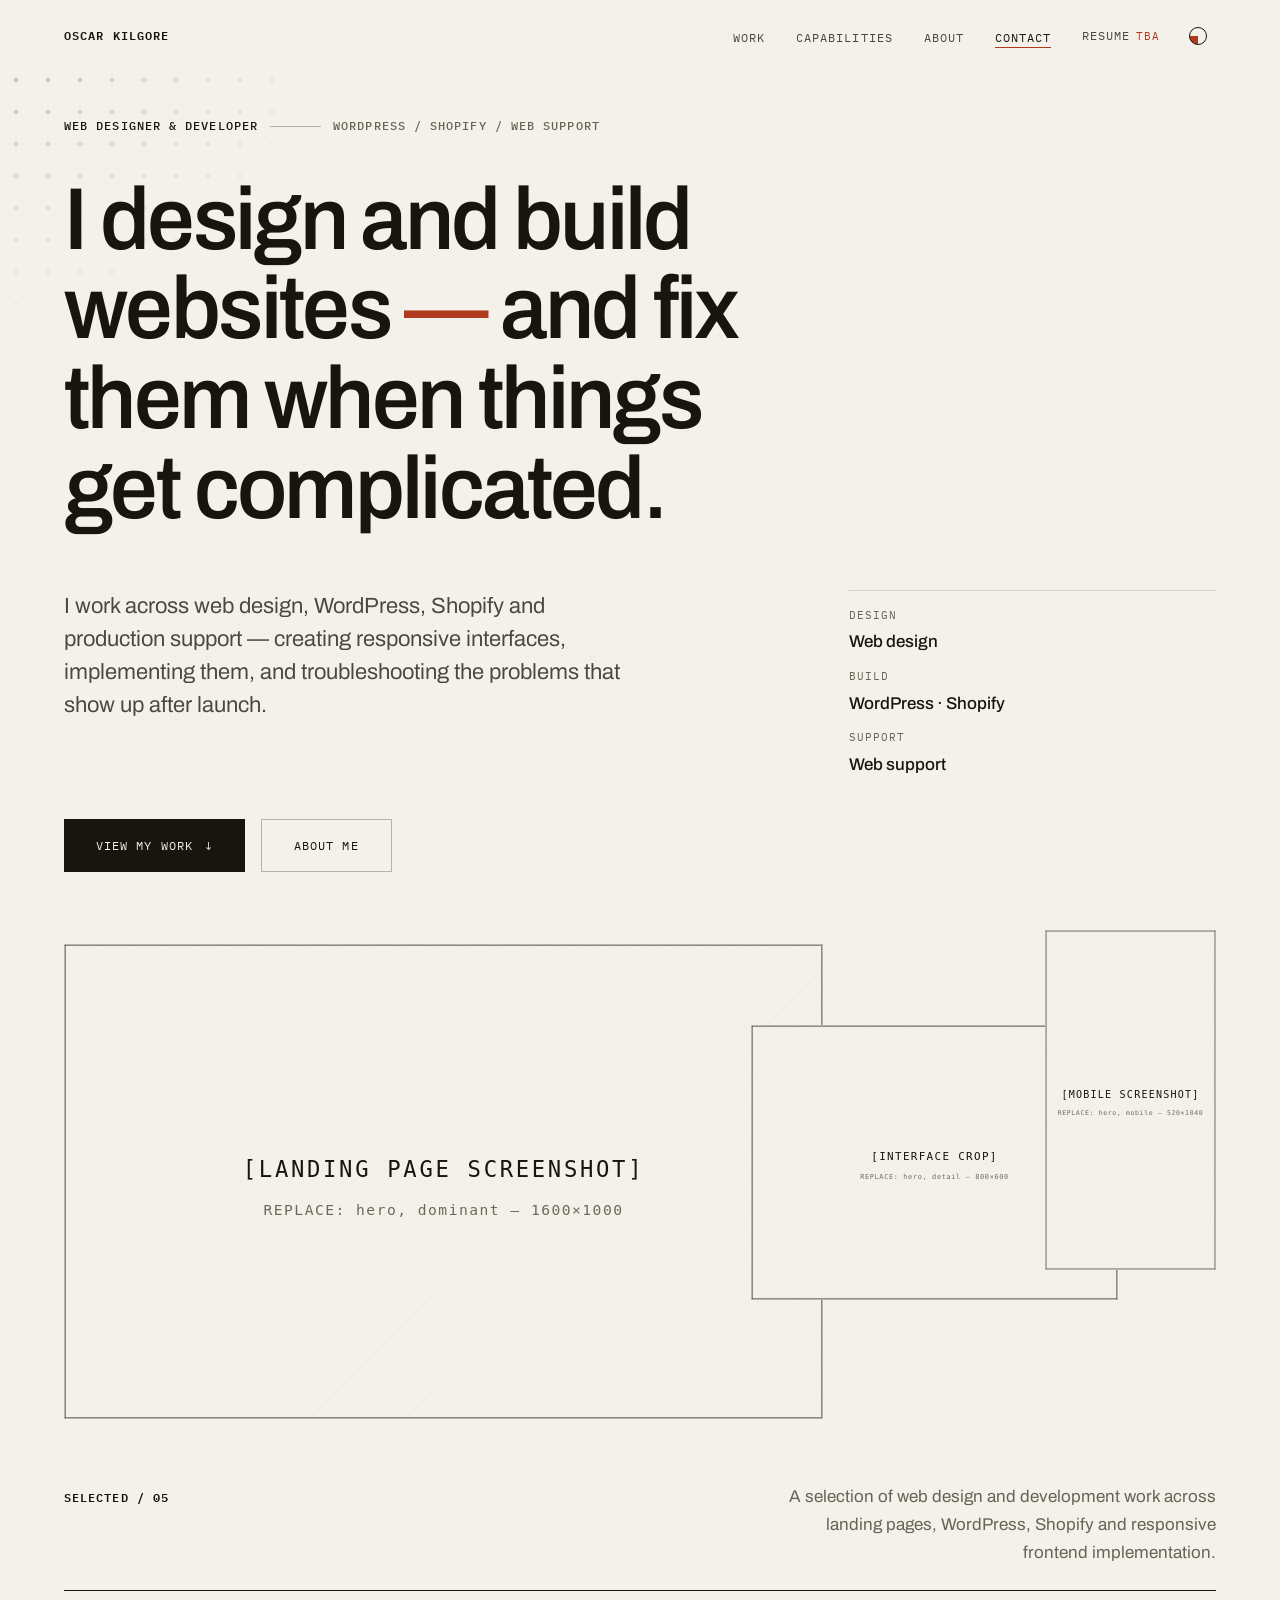
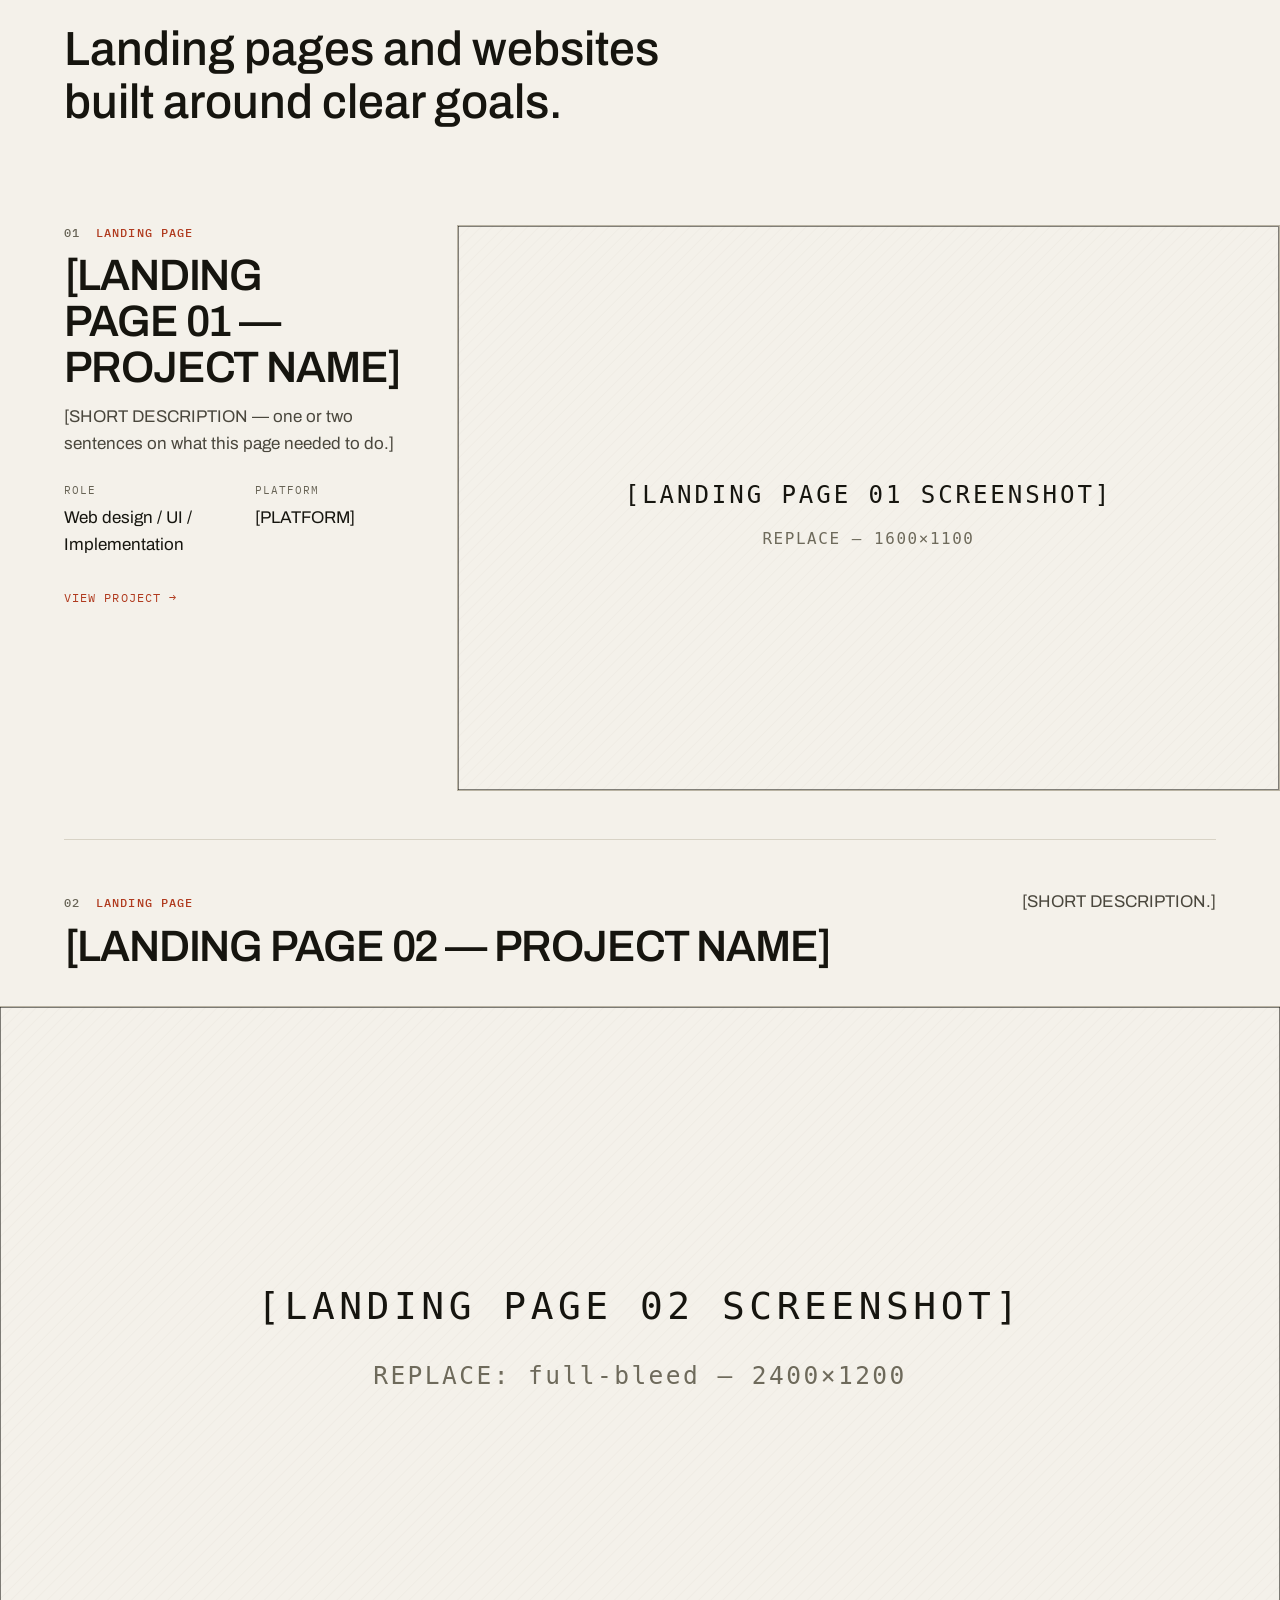
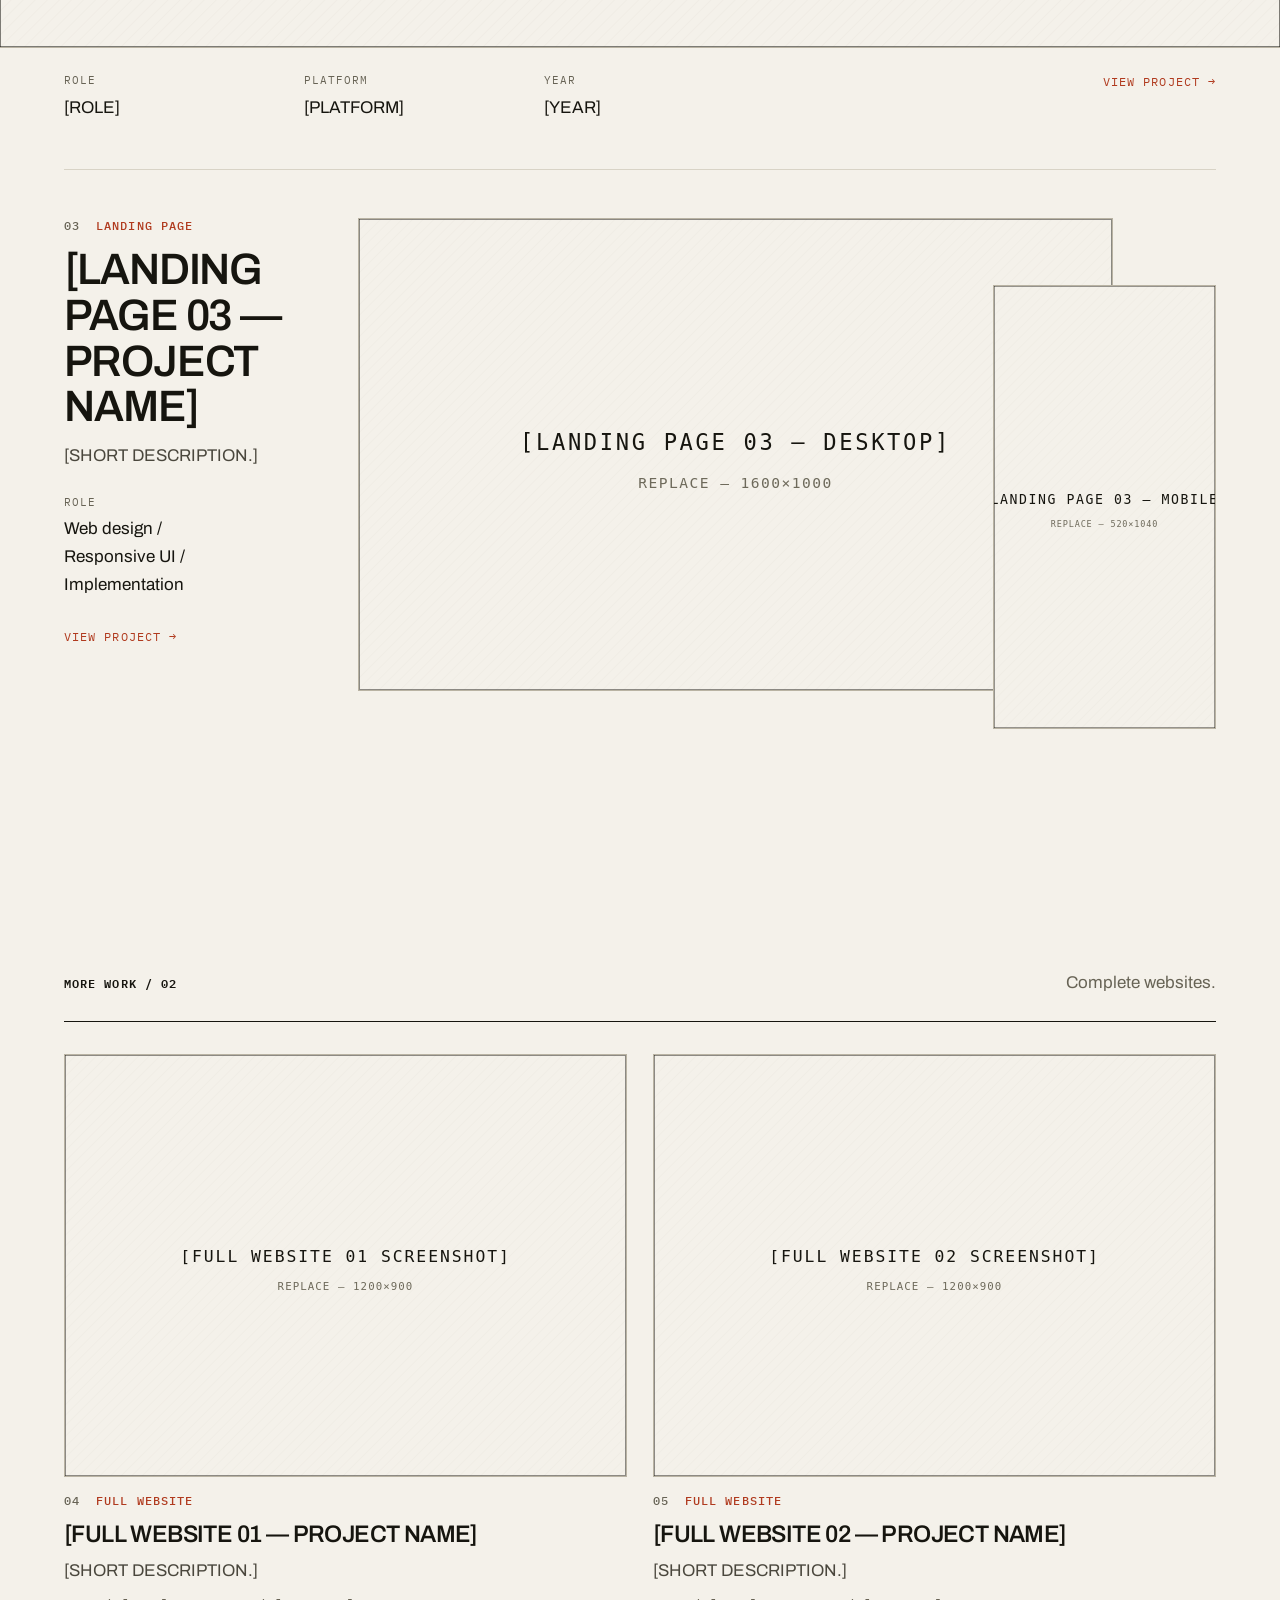
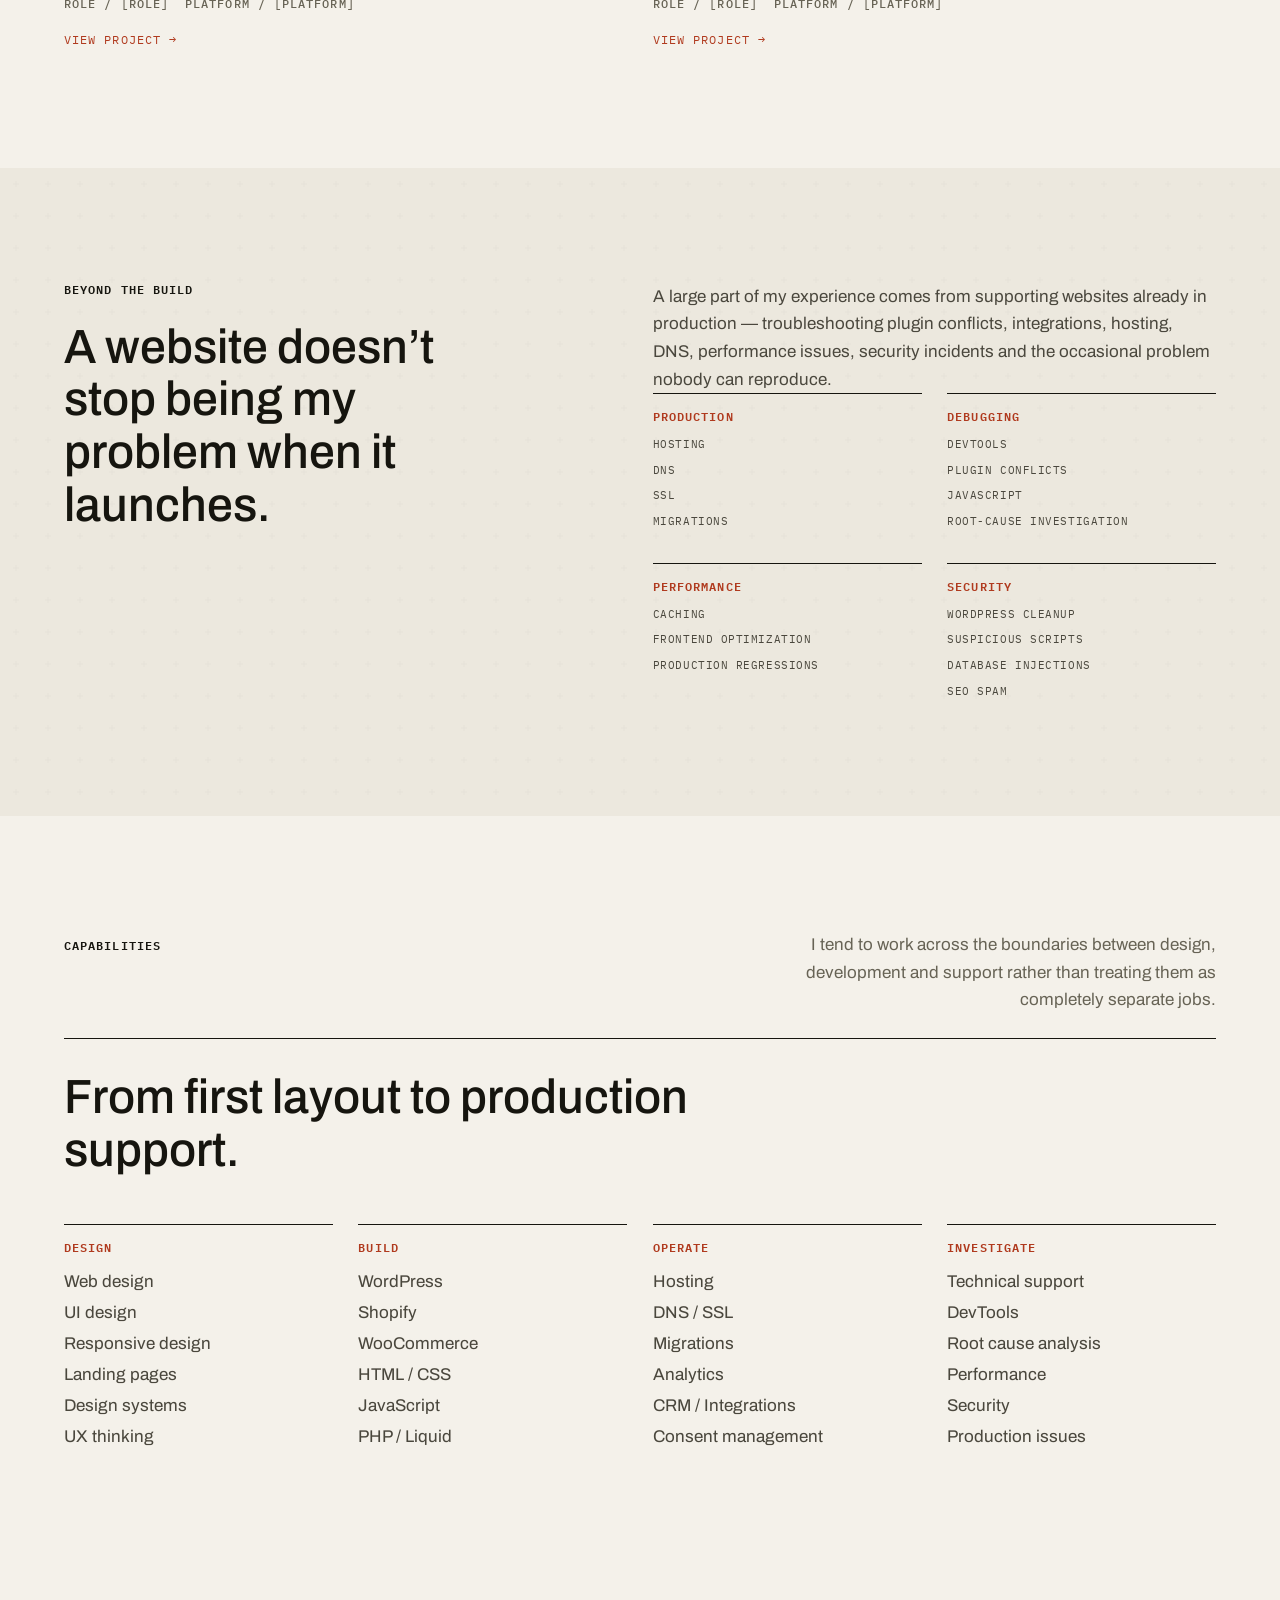
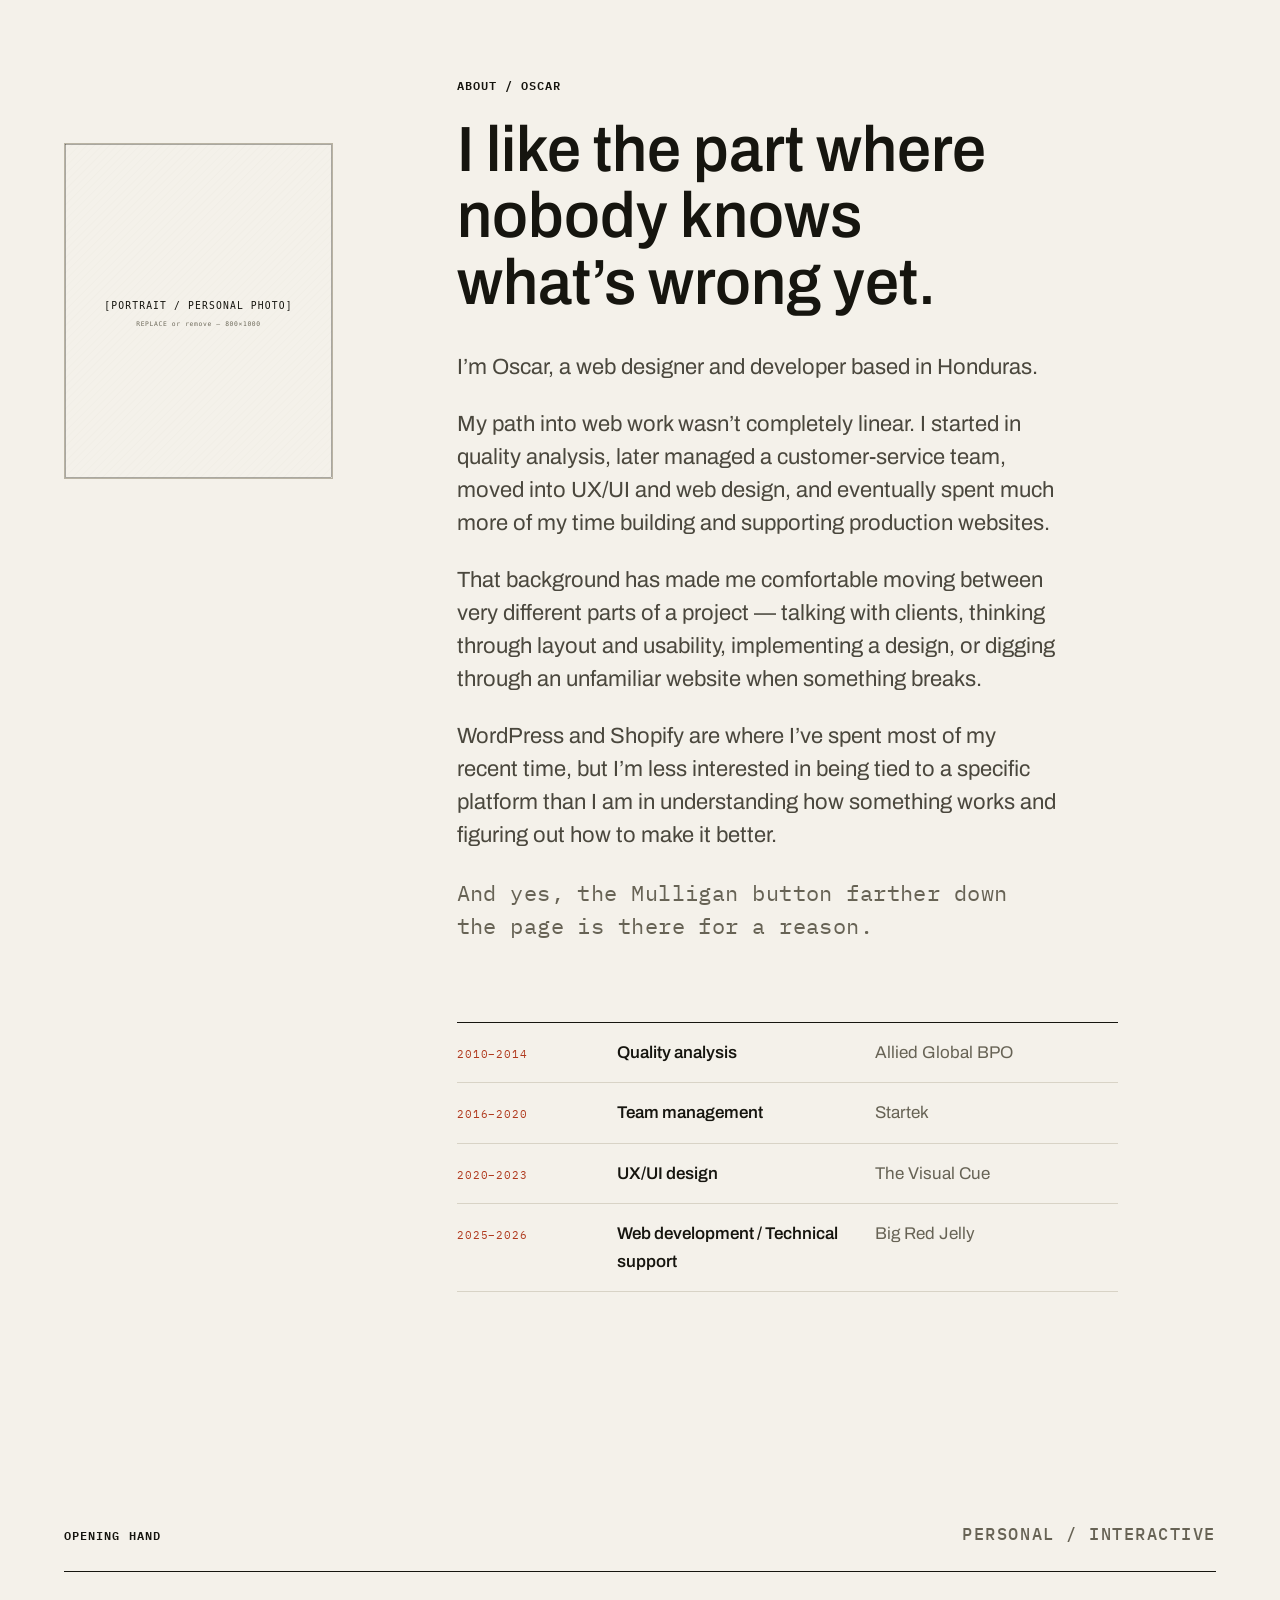
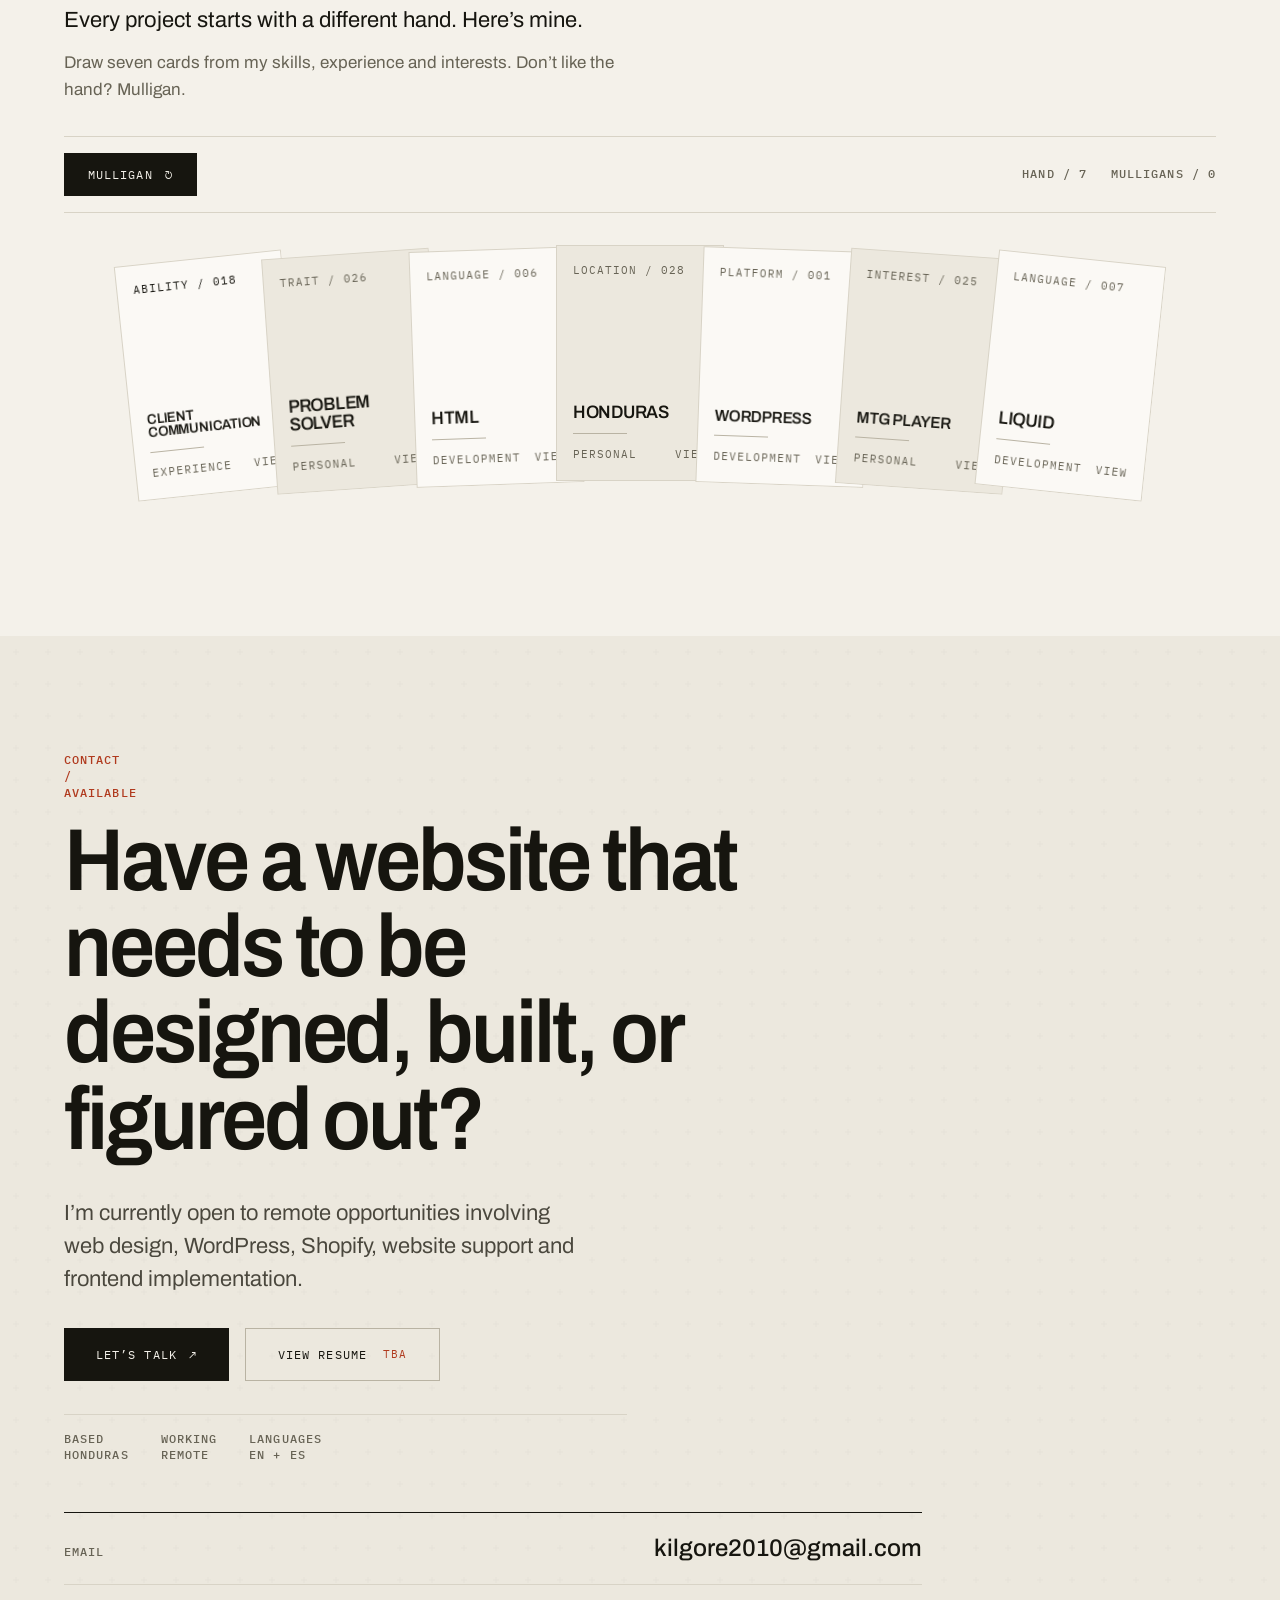
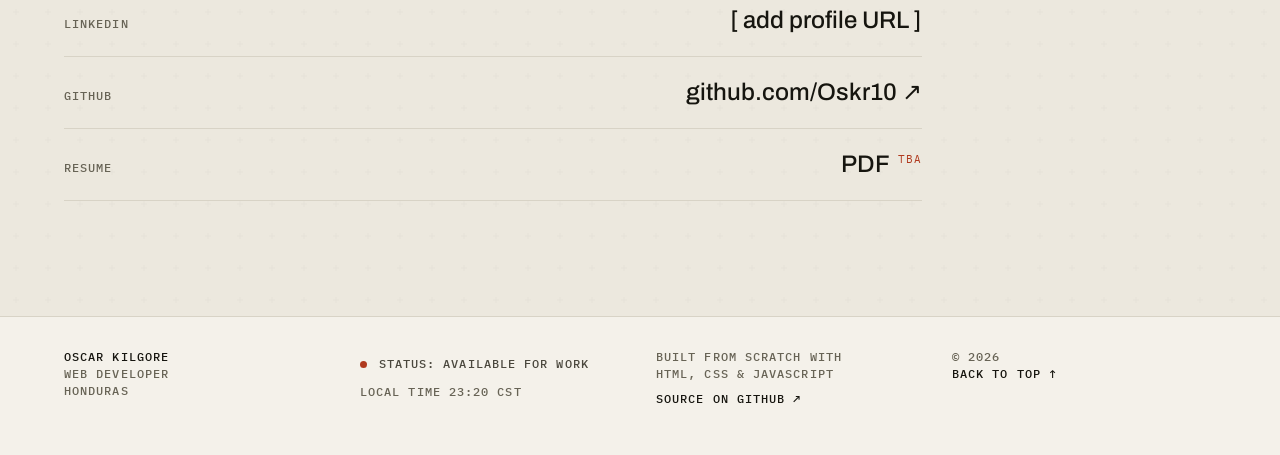
==== commit 0d0167dd: "V2: reposition as web designer & developer, add visual work and atmosphere Homepage now leads with v" ====
--- a/index.html
+++ b/index.html
@@ -25,6 +25,7 @@
 <link rel="stylesheet" href="assets/css/main.css">
 <link rel="stylesheet" href="assets/css/components.css">
 <link rel="stylesheet" href="assets/css/responsive.css">
+<link rel="stylesheet" href="assets/css/atmosphere.css">
 <link rel="stylesheet" href="assets/css/opening-hand.css">
 
 <!-- The only inline script on the page. Both statements have to run before
@@ -54,6 +55,14 @@
 <body>
 <a class="skip-link" href="#main">Skip to content</a>
 
+<!-- Decorative only. The mask is the cross pattern; the glow inside it is
+     moved with a transform so following the pointer never repaints the
+     screen. See assets/css/atmosphere.css. -->
+<div class="atmos" aria-hidden="true">
+  <div class="atmos__base"></div>
+  <div class="atmos__glow" data-atmos-glow></div>
+</div>
+
 <!-- ==========================================================================
      Masthead
      ========================================================================== -->
@@ -177,187 +186,198 @@
     <div class="hero__inner">
 
       <p class="hero__label mono">
-        <span class="mono--ink">Web&nbsp;Developer</span>
+        <span class="mono--ink">Web&nbsp;Designer &amp; Developer</span>
         <span class="hero__label-sep" aria-hidden="true"></span>
-        <span>WordPress / Shopify / WebOps</span>
+        <span>WordPress / Shopify / Web support</span>
       </p>
 
-      <h1 class="hero__headline" data-vf-headline>I build websites — and fix them when things get complicated.</h1>
+      <h1 class="hero__headline" data-vf-headline>I design and build websites — and fix them when things get complicated.</h1>
 
       <div class="hero__body">
-        <p class="lead">I'm a web developer specializing in WordPress, Shopify, e-commerce, technical troubleshooting and website support. I work across frontend development, hosting, integrations, performance and security to solve problems that don't always have obvious answers.</p>
+        <p class="lead">I work across web design, WordPress, Shopify and production support — creating responsive interfaces, implementing them, and troubleshooting the problems that show up after launch.</p>
       </div>
 
       <dl class="hero__meta">
-        <div>
-          <dt>Based in</dt>
-          <dd>Honduras</dd>
-        </div>
-        <div>
-          <dt>Availability</dt>
-          <dd><span class="pip" aria-hidden="true"></span>Remote, worldwide</dd>
-        </div>
-        <div>
-          <dt>Local time</dt>
-          <dd class="mono mono--ink" data-local-time>—</dd>
-        </div>
+        <div><dt>Design</dt><dd>Web design</dd></div>
+        <div><dt>Build</dt><dd>WordPress &middot; Shopify</dd></div>
+        <div><dt>Support</dt><dd>Web support</dd></div>
       </dl>
 
       <div class="hero__actions">
         <a class="btn" href="#work" data-magnetic>
-          <span data-magnetic-inner>View selected work</span>
-          <span class="btn__arrow" aria-hidden="true">→</span>
+          <span data-magnetic-inner>View my work</span>
+          <span class="btn__arrow" aria-hidden="true">↓</span>
         </a>
-        <a class="btn btn--quiet" href="#contact">Contact me</a>
+        <a class="btn btn--quiet" href="#about">About me</a>
+      </div>
+
+      <!-- REPLACE: three real screenshots. The dominant one carries the page;
+           the two crops overlap it from the right at 64em and up. -->
+      <div class="hero__visual">
+        <figure class="shot hero__shot--main">
+          <img src="assets/images/placeholders/hero-a.svg" alt="Placeholder: main landing page screenshot" width="1600" height="1000" fetchpriority="high" decoding="async">
+        </figure>
+        <figure class="shot hero__shot--b">
+          <img src="assets/images/placeholders/hero-b.svg" alt="Placeholder: interface detail crop" width="800" height="600" loading="lazy" decoding="async">
+        </figure>
+        <figure class="shot hero__shot--c">
+          <img src="assets/images/placeholders/hero-c.svg" alt="Placeholder: mobile screenshot" width="520" height="1040" loading="lazy" decoding="async">
+        </figure>
       </div>
 
     </div>
   </section>
 
   <!-- ========================================================================
-       Selected work
+       Featured work — three landing pages, three different layouts
        ======================================================================== -->
   <section class="section section--after-hero shell" id="work" aria-labelledby="work-title">
 
     <header class="section__head" data-reveal="rise">
-      <h2 class="section__title" id="work-title">Selected work</h2>
-      <p class="section__note">A selection of development, troubleshooting and technical projects.</p>
+      <h2 class="section__title" id="work-title">Selected / 05</h2>
+      <p class="section__note">A selection of web design and development work across landing pages, WordPress, Shopify and responsive frontend implementation.</p>
     </header>
 
-    <!-- Phase 1 build note. Delete this element and the data-pending
-         attributes below once the case-study pages exist. -->
-    <p class="build-note" role="note">
-      Phase&nbsp;1 — the index below is the finished interaction design. The six case-study pages are Phase&nbsp;2 and are not built yet.
-    </p>
-    <p class="build-note" role="status" data-work-note hidden></p>
-
-    <ol class="index" data-work-index data-reveal="rule">
-
-      <li class="index__row" data-reveal="rise" style="--i:0">
-        <a class="index__link" href="work/wordpress-security.html" data-project data-pending data-preview-label="01 — Security / Incident response">
-          <span class="index__num mono">01</span>
-          <h3 class="index__title">WordPress Malware &amp; Phishing Investigation</h3>
-          <p class="index__cat mono">Security / Incident response</p>
-          <p class="index__summary">Tracked down an intermittent phishing overlay that conventional website security scans were unable to identify.</p>
-          <ul class="index__stack">
-            <li>WordPress</li><li>PHP</li><li>JavaScript</li><li>MySQL</li><li>Chrome DevTools</li><li>Security scanning tools</li>
-          </ul>
-          <span class="index__cta mono">View case study <span class="index__cta-arrow" aria-hidden="true">→</span></span>
-          <span class="index__thumb">
-            <img src="assets/images/project-01-security.svg" alt="Placeholder: developer tools panel with an injected iframe node highlighted" width="1200" height="750" loading="lazy" decoding="async">
-          </span>
+    <p class="section__statement">Landing pages and websites built around clear goals.</p>
+
+    <!-- 01 — asymmetric split -------------------------------------------- -->
+    <article class="project project--split">
+      <div class="project__body">
+        <p class="project__eyebrow mono"><span>01</span><span class="mono--accent">Landing page</span></p>
+        <h3 class="project__title">[LANDING PAGE 01 — PROJECT NAME]</h3>
+        <p class="project__desc">[SHORT DESCRIPTION — one or two sentences on what this page needed to do.]</p>
+        <dl class="project__meta">
+          <div><dt>Role</dt><dd>Web design / UI / Implementation</dd></div>
+          <div><dt>Platform</dt><dd>[PLATFORM]</dd></div>
+        </dl>
+        <a class="project__cta" href="projects/landing-page-01/">View project <span class="project__cta-arrow" aria-hidden="true">→</span></a>
+      </div>
+      <div class="project__figure">
+        <figure class="shot">
+          <img src="assets/images/placeholders/landing-01.svg" alt="Placeholder: landing page 01 screenshot" width="1600" height="1100" loading="lazy" decoding="async">
+        </figure>
+      </div>
+    </article>
+
+    <!-- 02 — full-bleed break --------------------------------------------- -->
+    <article class="project project--bleed">
+      <div class="project__head">
+        <div>
+          <p class="project__eyebrow mono"><span>02</span><span class="mono--accent">Landing page</span></p>
+          <h3 class="project__title">[LANDING PAGE 02 — PROJECT NAME]</h3>
+        </div>
+        <p class="project__desc">[SHORT DESCRIPTION.]</p>
+      </div>
+
+      <figure class="shot">
+        <img src="assets/images/placeholders/landing-02.svg" alt="Placeholder: landing page 02 screenshot" width="2400" height="1200" loading="lazy" decoding="async">
+      </figure>
+
+      <div class="project__foot">
+        <dl class="project__meta">
+          <div><dt>Role</dt><dd>[ROLE]</dd></div>
+          <div><dt>Platform</dt><dd>[PLATFORM]</dd></div>
+          <div><dt>Year</dt><dd>[YEAR]</dd></div>
+        </dl>
+        <a class="project__cta" href="projects/landing-page-02/">View project <span class="project__cta-arrow" aria-hidden="true">→</span></a>
+      </div>
+    </article>
+
+    <!-- 03 — responsive pair ---------------------------------------------- -->
+    <article class="project project--pair">
+      <div class="project__body">
+        <p class="project__eyebrow mono"><span>03</span><span class="mono--accent">Landing page</span></p>
+        <h3 class="project__title">[LANDING PAGE 03 — PROJECT NAME]</h3>
+        <p class="project__desc">[SHORT DESCRIPTION.]</p>
+        <dl class="project__meta">
+          <div><dt>Role</dt><dd>Web design / Responsive UI / Implementation</dd></div>
+        </dl>
+        <a class="project__cta" href="projects/landing-page-03/">View project <span class="project__cta-arrow" aria-hidden="true">→</span></a>
+      </div>
+      <div class="project__pair">
+        <figure class="shot project__pair-desktop">
+          <img src="assets/images/placeholders/landing-03.svg" alt="Placeholder: landing page 03, desktop view" width="1600" height="1000" loading="lazy" decoding="async">
+        </figure>
+        <figure class="shot project__pair-mobile">
+          <img src="assets/images/placeholders/landing-03-mobile.svg" alt="Placeholder: landing page 03, mobile view" width="520" height="1040" loading="lazy" decoding="async">
+        </figure>
+      </div>
+    </article>
+  </section>
+
+  <!-- ========================================================================
+       More work — the two full websites
+       ======================================================================== -->
+  <section class="section shell" aria-labelledby="morework-title">
+    <header class="section__head" data-reveal="rise">
+      <h2 class="section__title" id="morework-title">More work / 02</h2>
+      <p class="section__note">Complete websites.</p>
+    </header>
+
+    <div class="morework">
+      <article class="morework__item">
+        <a href="projects/website-01/">
+          <figure class="shot">
+            <img src="assets/images/placeholders/website-01.svg" alt="Placeholder: full website 01 screenshot" width="1200" height="900" loading="lazy" decoding="async">
+          </figure>
+          <p class="project__eyebrow mono"><span>04</span><span class="mono--accent">Full website</span></p>
+          <h3 class="morework__title">[FULL WEBSITE 01 — PROJECT NAME]</h3>
+          <p class="morework__desc">[SHORT DESCRIPTION.]</p>
+          <p class="morework__meta mono"><span>Role / [ROLE]</span><span>Platform / [PLATFORM]</span></p>
+          <span class="project__cta">View project <span class="project__cta-arrow" aria-hidden="true">→</span></span>
         </a>
-      </li>
-
-      <li class="index__row" data-reveal="rise" style="--i:1">
-        <a class="index__link" href="work/shopify-product-architecture.html" data-project data-pending data-preview-label="02 — Shopify / E-commerce">
-          <span class="index__num mono">02</span>
-          <h3 class="index__title">Shopify Custom Product Architecture</h3>
-          <p class="index__cat mono">Shopify / E-commerce</p>
-          <p class="index__summary">Built custom product and collection functionality using Shopify Liquid, metafields, metaobjects and dynamic product data.</p>
-          <ul class="index__stack">
-            <li>Shopify</li><li>Liquid</li><li>HTML</li><li>CSS</li><li>JavaScript</li><li>Metafields</li><li>Metaobjects</li>
-          </ul>
-          <span class="index__cta mono">View case study <span class="index__cta-arrow" aria-hidden="true">→</span></span>
-          <span class="index__thumb">
-            <img src="assets/images/project-02-shopify.svg" alt="Placeholder: Shopify product template with metafield-driven specification blocks" width="1200" height="750" loading="lazy" decoding="async">
-          </span>
+      </article>
+
+      <article class="morework__item">
+        <a href="projects/website-02/">
+          <figure class="shot">
+            <img src="assets/images/placeholders/website-02.svg" alt="Placeholder: full website 02 screenshot" width="1200" height="900" loading="lazy" decoding="async">
+          </figure>
+          <p class="project__eyebrow mono"><span>05</span><span class="mono--accent">Full website</span></p>
+          <h3 class="morework__title">[FULL WEBSITE 02 — PROJECT NAME]</h3>
+          <p class="morework__desc">[SHORT DESCRIPTION.]</p>
+          <p class="morework__meta mono"><span>Role / [ROLE]</span><span>Platform / [PLATFORM]</span></p>
+          <span class="project__cta">View project <span class="project__cta-arrow" aria-hidden="true">→</span></span>
         </a>
-      </li>
-
-      <li class="index__row" data-reveal="rise" style="--i:2">
-        <a class="index__link" href="work/woocommerce-integration.html" data-project data-pending data-preview-label="03 — E-commerce / Integration">
-          <span class="index__num mono">03</span>
-          <h3 class="index__title">WooCommerce &amp; Third-Party Integration</h3>
-          <p class="index__cat mono">E-commerce / Integration</p>
-          <p class="index__summary">Implemented and troubleshot custom WooCommerce product, checkout and third-party integration functionality.</p>
-          <ul class="index__stack">
-            <li>WordPress</li><li>WooCommerce</li><li>PHP</li><li>JavaScript</li><li>APIs</li><li>Third-party integrations</li>
-          </ul>
-          <span class="index__cta mono">View case study <span class="index__cta-arrow" aria-hidden="true">→</span></span>
-          <span class="index__thumb">
-            <img src="assets/images/project-03-woocommerce.svg" alt="Placeholder: WooCommerce to third-party system integration diagram" width="1200" height="750" loading="lazy" decoding="async">
-          </span>
-        </a>
-      </li>
-
-      <li class="index__row" data-reveal="rise" style="--i:3">
-        <a class="index__link" href="work/consent-analytics.html" data-project data-pending data-preview-label="04 — Privacy / Analytics">
-          <span class="index__num mono">04</span>
-          <h3 class="index__title">Consent Management &amp; Analytics</h3>
-          <p class="index__cat mono">Privacy / Analytics</p>
-          <p class="index__summary">Implemented consent-aware analytics and marketing tracking while controlling when third-party scripts were allowed to execute.</p>
-          <ul class="index__stack">
-            <li>Google Tag Manager</li><li>Google Analytics</li><li>Consent Mode</li><li>Cookiebot</li><li>Complianz</li><li>JavaScript</li>
-          </ul>
-          <span class="index__cta mono">View case study <span class="index__cta-arrow" aria-hidden="true">→</span></span>
-          <span class="index__thumb">
-            <img src="assets/images/project-04-consent.svg" alt="Placeholder: consent state matrix showing which tags fire before and after consent" width="1200" height="750" loading="lazy" decoding="async">
-          </span>
-        </a>
-      </li>
-
-      <li class="index__row" data-reveal="rise" style="--i:4">
-        <a class="index__link" href="work/performance-troubleshooting.html" data-project data-pending data-preview-label="05 — Performance / WebOps">
-          <span class="index__num mono">05</span>
-          <h3 class="index__title">Production Performance Troubleshooting</h3>
-          <p class="index__cat mono">Performance / WebOps</p>
-          <p class="index__summary">Diagnosed production functionality failures caused by JavaScript optimization and caching behavior.</p>
-          <ul class="index__stack">
-            <li>WordPress</li><li>JavaScript</li><li>WP Rocket</li><li>Chrome DevTools</li><li>Caching</li>
-          </ul>
-          <span class="index__cta mono">View case study <span class="index__cta-arrow" aria-hidden="true">→</span></span>
-          <span class="index__thumb">
-            <img src="assets/images/project-05-performance.svg" alt="Placeholder: network waterfall showing a deferred script blocking a checkout handler" width="1200" height="750" loading="lazy" decoding="async">
-          </span>
-        </a>
-      </li>
-
-      <li class="index__row" data-reveal="rise" style="--i:5">
-        <a class="index__link" href="work/wordpress-development.html" data-project data-pending data-preview-label="06 — Development">
-          <span class="index__num mono">06</span>
-          <h3 class="index__title">Custom WordPress Development</h3>
-          <p class="index__cat mono">Development</p>
-          <p class="index__summary">Built responsive custom functionality and layouts across production WordPress websites.</p>
-          <ul class="index__stack">
-            <li>WordPress</li><li>PHP</li><li>HTML</li><li>CSS</li><li>JavaScript</li><li>ACF</li>
-          </ul>
-          <span class="index__cta mono">View case study <span class="index__cta-arrow" aria-hidden="true">→</span></span>
-          <span class="index__thumb">
-            <img src="assets/images/project-06-wordpress.svg" alt="Placeholder: responsive layout at desktop, tablet and mobile widths" width="1200" height="750" loading="lazy" decoding="async">
-          </span>
-        </a>
-      </li>
-
-    </ol>
+      </article>
+    </div>
   </section>
 
   <!-- ========================================================================
-       Problem solving
+       Beyond the build
        ======================================================================== -->
-  <section class="section section--sunk" aria-labelledby="problem-title">
+  <section class="section section--sunk" id="beyond-build" aria-labelledby="beyond-title">
     <div class="shell">
-      <div class="problem__inner">
-
-        <div class="problem__aside">
-          <h2 class="section__title mb-5" id="problem-title">How I work</h2>
-          <p class="problem__headline">Sometimes the job isn't building the page. It's figuring out why it broke.</p>
-        </div>
-
-        <div class="problem__content">
+      <div class="beyond__inner">
+
+        <div class="beyond__aside">
+          <h2 class="section__title mb-5" id="beyond-title">Beyond the build</h2>
+          <p class="beyond__headline">A website doesn&rsquo;t stop being my problem when it launches.</p>
+        </div>
+
+        <div class="beyond__content">
           <div class="prose" data-reveal="rise">
-            <p>A large part of my experience comes from supporting production websites where the solution isn't immediately obvious — broken integrations, plugin conflicts, malicious code, DNS issues, tracking problems, performance regressions and unexpected third-party behavior.</p>
-            <p>I enjoy tracing those problems back to their source and finding practical solutions.</p>
+            <p>A large part of my experience comes from supporting websites already in production — troubleshooting plugin conflicts, integrations, hosting, DNS, performance issues, security incidents and the occasional problem nobody can reproduce.</p>
           </div>
 
-          <ul class="problem__list">
-            <li class="problem__item" data-n="A">Malware hidden inside a WordPress database</li>
-            <li class="problem__item" data-n="B">JavaScript optimization breaking payment functionality</li>
-            <li class="problem__item" data-n="C">Consent configurations blocking or prematurely loading tracking</li>
-            <li class="problem__item" data-n="D">DNS pointing to incorrect infrastructure</li>
-            <li class="problem__item" data-n="E">Plugin conflicts causing production errors</li>
-            <li class="problem__item" data-n="F">Dynamic Shopify data requiring custom architecture</li>
-          </ul>
+          <div class="beyond__grid">
+            <section class="beyond__group">
+              <h3 class="beyond__name">Production</h3>
+              <ul class="beyond__list"><li>Hosting</li><li>DNS</li><li>SSL</li><li>Migrations</li></ul>
+            </section>
+            <section class="beyond__group">
+              <h3 class="beyond__name">Debugging</h3>
+              <ul class="beyond__list"><li>DevTools</li><li>Plugin conflicts</li><li>JavaScript</li><li>Root-cause investigation</li></ul>
+            </section>
+            <section class="beyond__group">
+              <h3 class="beyond__name">Performance</h3>
+              <ul class="beyond__list"><li>Caching</li><li>Frontend optimization</li><li>Production regressions</li></ul>
+            </section>
+            <section class="beyond__group">
+              <h3 class="beyond__name">Security</h3>
+              <ul class="beyond__list"><li>WordPress cleanup</li><li>Suspicious scripts</li><li>Database injections</li><li>SEO spam</li></ul>
+            </section>
+          </div>
         </div>
 
       </div>
@@ -371,63 +391,40 @@
 
     <header class="section__head" data-reveal="rise">
       <h2 class="section__title" id="caps-title">Capabilities</h2>
-      <p class="section__note">Grouped by the kind of problem rather than by logo.</p>
+      <p class="section__note">I tend to work across the boundaries between design, development and support rather than treating them as completely separate jobs.</p>
     </header>
 
+    <p class="section__statement">From first layout to production support.</p>
+
     <div class="caps">
-
       <section class="caps__group" data-reveal="rise" style="--i:0">
-        <h3 class="caps__name">Development</h3>
+        <h3 class="caps__name">Design</h3>
         <ul class="caps__list">
-          <li>WordPress</li><li>Shopify</li><li>WooCommerce</li><li>HTML</li>
-          <li>CSS</li><li>JavaScript</li><li>PHP</li><li>Liquid</li>
+          <li>Web design</li><li>UI design</li><li>Responsive design</li>
+          <li>Landing pages</li><li>Design systems</li><li>UX thinking</li>
         </ul>
       </section>
-
       <section class="caps__group" data-reveal="rise" style="--i:1">
-        <h3 class="caps__name">WordPress</h3>
+        <h3 class="caps__name">Build</h3>
         <ul class="caps__list">
-          <li>ACF</li><li>Elementor</li><li>Divi</li><li>Salient</li>
-          <li>Theme customization</li><li>Plugin troubleshooting</li>
-          <li>Custom functionality</li><li>Database troubleshooting</li>
+          <li>WordPress</li><li>Shopify</li><li>WooCommerce</li>
+          <li>HTML / CSS</li><li>JavaScript</li><li>PHP / Liquid</li>
         </ul>
       </section>
-
       <section class="caps__group" data-reveal="rise" style="--i:2">
-        <h3 class="caps__name">E-commerce</h3>
+        <h3 class="caps__name">Operate</h3>
         <ul class="caps__list">
-          <li>WooCommerce</li><li>Shopify</li><li>Product architecture</li>
-          <li>Checkout troubleshooting</li><li>Payment integrations</li>
-          <li>Third-party integrations</li>
+          <li>Hosting</li><li>DNS / SSL</li><li>Migrations</li>
+          <li>Analytics</li><li>CRM / Integrations</li><li>Consent management</li>
         </ul>
       </section>
-
-      <section class="caps__group" data-reveal="rise" style="--i:0">
-        <h3 class="caps__name">Web operations</h3>
+      <section class="caps__group" data-reveal="rise" style="--i:3">
+        <h3 class="caps__name">Investigate</h3>
         <ul class="caps__list">
-          <li>DNS</li><li>Hosting</li><li>SSL</li><li>Website migrations</li>
-          <li>SMTP</li><li>Performance</li><li>Caching</li>
-          <li>Production troubleshooting</li>
+          <li>Technical support</li><li>DevTools</li><li>Root cause analysis</li>
+          <li>Performance</li><li>Security</li><li>Production issues</li>
         </ul>
       </section>
-
-      <section class="caps__group" data-reveal="rise" style="--i:1">
-        <h3 class="caps__name">Security</h3>
-        <ul class="caps__list">
-          <li>Malware investigation</li><li>Database injection investigation</li>
-          <li>SEO spam investigation</li><li>Vulnerability remediation</li>
-          <li>Content Security Policy</li><li>Access auditing</li>
-        </ul>
-      </section>
-
-      <section class="caps__group" data-reveal="rise" style="--i:2">
-        <h3 class="caps__name">Analytics &amp; privacy</h3>
-        <ul class="caps__list">
-          <li>Google Tag Manager</li><li>Google Analytics</li>
-          <li>Google Consent Mode</li><li>Cookiebot</li><li>Complianz</li>
-        </ul>
-      </section>
-
     </div>
   </section>
 
@@ -437,22 +434,49 @@
   <section class="section shell" id="about" aria-labelledby="about-title">
     <div class="about__inner">
 
-      <p class="numeral about__numeral" data-parallax="26" aria-hidden="true">03</p>
+      <!-- Optional. Delete this figure and the section still composes. -->
+      <figure class="shot about__portrait">
+        <img src="assets/images/placeholders/portrait.svg" alt="Placeholder: portrait photograph of Oscar Kilgore" width="800" height="1000" loading="lazy" decoding="async">
+      </figure>
 
       <div class="about__body">
-        <h2 class="section__title mb-5" id="about-title">About</h2>
+        <h2 class="section__title mb-5" id="about-title">About / Oscar</h2>
 
         <div data-reveal="mask">
-          <p class="about__heading">I'm Oscar, a web developer based in Honduras.</p>
+          <p class="about__opener">I like the part where nobody knows what&rsquo;s wrong yet.</p>
         </div>
 
         <div class="about__prose prose">
-          <p>My background combines development with technical support. I've spent much of my professional experience working directly with real production websites — building new functionality, maintaining existing systems, investigating problems and communicating solutions to clients.</p>
-          <p>I primarily work with WordPress and Shopify, but I'm comfortable moving across the stack when a problem requires it.</p>
-          <p>One of the things I enjoy most about web development is troubleshooting. There's something satisfying about starting with “we don't know why this is happening” and eventually finding the answer.</p>
-          <p>I'm currently looking for a long-term remote opportunity where I can contribute as part of a development, e-commerce, support or web operations team.</p>
-        </div>
-      </div>
+          <p>I&rsquo;m Oscar, a web designer and developer based in Honduras.</p>
+          <p>My path into web work wasn&rsquo;t completely linear. I started in quality analysis, later managed a customer-service team, moved into UX/UI and web design, and eventually spent much more of my time building and supporting production websites.</p>
+          <p>That background has made me comfortable moving between very different parts of a project — talking with clients, thinking through layout and usability, implementing a design, or digging through an unfamiliar website when something breaks.</p>
+          <p>WordPress and Shopify are where I&rsquo;ve spent most of my recent time, but I&rsquo;m less interested in being tied to a specific platform than I am in understanding how something works and figuring out how to make it better.</p>
+          <p class="about__closer">And yes, the Mulligan button farther down the page is there for a reason.</p>
+        </div>
+      </div>
+
+      <ol class="career">
+        <li class="career__item">
+          <span class="career__years">2010–2014</span>
+          <span class="career__role">Quality analysis</span>
+          <span class="career__org">Allied Global BPO</span>
+        </li>
+        <li class="career__item">
+          <span class="career__years">2016–2020</span>
+          <span class="career__role">Team management</span>
+          <span class="career__org">Startek</span>
+        </li>
+        <li class="career__item">
+          <span class="career__years">2020–2023</span>
+          <span class="career__role">UX/UI design</span>
+          <span class="career__org">The Visual Cue</span>
+        </li>
+        <li class="career__item">
+          <span class="career__years">2025–2026</span>
+          <span class="career__role">Web development / Technical support</span>
+          <span class="career__org">Big Red Jelly</span>
+        </li>
+      </ol>
 
     </div>
   </section>
@@ -616,13 +640,30 @@
       <div class="contact__inner">
 
         <h2 class="visually-hidden" id="contact-title">Contact</h2>
+        <p class="contact__label mono mono--accent">Contact / Available</p>
 
         <div class="contact__headline-wrap" data-reveal="mask">
-          <p class="contact__headline">Let's work together.</p>
+          <p class="contact__headline">Have a website that needs to be designed, built, or figured out?</p>
         </div>
 
         <div class="contact__body prose">
-          <p class="lead">I'm currently available for remote opportunities in web development, WordPress, Shopify, WebOps and technical support.</p>
+          <p class="lead">I&rsquo;m currently open to remote opportunities involving web design, WordPress, Shopify, website support and frontend implementation.</p>
+
+          <div class="contact__actions">
+            <a class="btn" href="mailto:kilgore2010@gmail.com" data-magnetic>
+              <span data-magnetic-inner>Let&rsquo;s talk</span>
+              <span class="btn__arrow" aria-hidden="true">↗</span>
+            </a>
+            <a class="btn btn--quiet" href="resume/oscar-kilgore-resume.pdf">
+              View resume <span class="pending">TBA</span>
+            </a>
+          </div>
+
+          <dl class="contact__meta mono">
+            <div><dt>Based</dt><dd>Honduras</dd></div>
+            <div><dt>Working</dt><dd>Remote</dd></div>
+            <div><dt>Languages</dt><dd>EN + ES</dd></div>
+          </dl>
         </div>
 
         <div class="contact__channels">
@@ -632,11 +673,10 @@
             <span class="contact__channel-value">kilgore2010@gmail.com</span>
           </a>
 
-          <a class="contact__channel" href="#" data-cursor="external" rel="noopener">
+          <a class="contact__channel" href="#" rel="noopener">
             <span class="mono">LinkedIn</span>
             <span class="contact__channel-value">
               [ add profile URL ]
-              <span class="contact__channel-ext" aria-hidden="true">↗</span>
             </span>
           </a>
 
@@ -655,8 +695,6 @@
 
         </div>
 
-        <p class="contact__aside mono">Replies usually<br>within a day</p>
-
       </div>
     </div>
   </section>
@@ -700,6 +738,7 @@
      this blocks rendering. -->
 <script src="assets/js/utils.js" defer></script>
 <script src="assets/js/theme.js" defer></script>
+<script src="assets/js/atmosphere.js" defer></script>
 <script src="assets/js/cursor.js" defer></script>
 <script src="assets/js/magnetic.js" defer></script>
 <script src="assets/js/projects.js" defer></script>
--- a/assets/css/main.css
+++ b/assets/css/main.css
@@ -20,11 +20,32 @@
   --paper-raised: #fbf9f5;  /* preview surfaces */
   --ink:          #16150f;  /* primary type                      16.3:1 */
   --ink-2:        #4a473d;  /* secondary type                     8.4:1 */
-  --ink-3:        #6e6a5b;  /* metadata, mono labels              4.8:1 */
+  --ink-3:        #676355;  /* metadata, mono labels              4.8:1 */
   --rule:         #d8d3c6;  /* hairlines */
   --rule-strong:  #b9b3a3;
   --accent:       #b03a1e;  /* interaction, labels, links         5.4:1 */
   --accent-wash:  rgba(176, 58, 30, 0.08);
+
+  /* --- Derived surfaces ---------------------------------------------------
+     ONE formula, every palette. Because --ink is always the contrast colour
+     of its theme, mixing toward it darkens light palettes and lightens dark
+     ones automatically — no per-theme pattern values anywhere.
+
+     97% lands at roughly 2.5 L* on light themes and 3.0 L* on dark: read as
+     texture, not as a grid. The value is capped by contrast, not taste —
+     every text tone still clears AA when it lands directly on a pattern
+     stroke. See the contrast note in README.
+
+     --card-bg exists so Opening Hand cards have a guaranteed OPAQUE surface.
+     The pattern must never show through a card.                            */
+  --pattern:           transparent;   /* fallback: no pattern at all */
+  --pattern-sunk:      transparent;
+  --card-bg:           var(--paper-raised);
+  --card-bg-personal:  var(--paper-sunk);
+
+  /* Spotlight position, written by atmosphere.js. */
+  --glow-x: 50%;
+  --glow-y: 30%;
 
   /* --- Type --------------------------------------------------------------
      Two families only. Archivo is a variable font (wght 100–900,
@@ -129,7 +150,7 @@
   --paper-raised: #fbf9f5;
   --ink:          #16150f;
   --ink-2:        #4a473d;
-  --ink-3:        #6e6a5b;
+  --ink-3:        #676355;
   --rule:         #d8d3c6;
   --rule-strong:  #b9b3a3;
   --accent:       #b03a1e;
@@ -143,7 +164,7 @@
   --paper-raised: #f7f9fb;
   --ink:          #10151c;
   --ink-2:        #3c4654;
-  --ink-3:        #5d6b7d;
+  --ink-3:        #576475;
   --rule:         #cdd5df;
   --rule-strong:  #a6b1c0;
   --accent:       #2b4a9b;
@@ -157,7 +178,7 @@
   --paper-raised: #f9f8f2;
   --ink:          #14170f;
   --ink-2:        #454a3a;
-  --ink-3:        #666b57;
+  --ink-3:        #5f6451;
   --rule:         #d7d3c2;
   --rule-strong:  #b4b09c;
   --accent:       #3f6b3a;
@@ -185,7 +206,7 @@
   --paper-raised: #1b2028;
   --ink:          #e6ebf2;
   --ink-2:        #a3adbb;
-  --ink-3:        #7c8794;
+  --ink-3:        #7e8995;
   --rule:         #262c35;
   --rule-strong:  #3a424e;
   --accent:       #e0a020;
@@ -433,3 +454,15 @@
     clip-path: none !important;
   }
 }
+
+/* --------------------------------------------------------------------------
+   Pattern colour — enabled only where color-mix() is available, so older
+   browsers simply get no pattern rather than an unverified one.
+   -------------------------------------------------------------------------- */
+
+@supports (color: color-mix(in srgb, red 50%, blue)) {
+  :root {
+    --pattern:      color-mix(in srgb, var(--paper) 97%, var(--ink));
+    --pattern-sunk: color-mix(in srgb, var(--paper-sunk) 97%, var(--ink));
+  }
+}
--- a/assets/css/components.css
+++ b/assets/css/components.css
@@ -986,3 +986,272 @@
 .grid-overlay.is-on { display: grid; }
 
 .grid-overlay span { background-color: var(--accent-wash); }
+
+/* ==========================================================================
+   V2 — visual work
+   --------------------------------------------------------------------------
+   Added for the designer/developer repositioning. The rule throughout: real
+   screenshots carry the visual weight, so these components are frames and
+   metadata, never decoration.
+   ========================================================================== */
+
+/* --------------------------------------------------------------------------
+   Shared figure treatment
+   --------------------------------------------------------------------------
+   A hairline and a flat surface. No rounded corners beyond 2px, no drop
+   shadows, no device mockups, no perspective — the website in the screenshot
+   is the visual.
+   -------------------------------------------------------------------------- */
+
+.shot {
+  display: block;
+  margin: 0;
+  background-color: var(--card-bg);
+  border: var(--hairline) solid var(--rule-strong);
+  overflow: hidden;
+}
+
+.shot img {
+  display: block;
+  inline-size: 100%;
+  block-size: auto;
+  transition: transform var(--dur-slow) var(--ease-out);
+}
+
+/* Screenshots are always visible; hover only adds emphasis. */
+@media (hover: hover) and (pointer: fine) {
+  a:hover .shot img { transform: scale(1.015); }
+}
+
+.shot figcaption {
+  padding: var(--sp-2) var(--sp-3);
+  border-top: var(--hairline) solid var(--rule);
+  font-family: var(--font-mono);
+  font-size: var(--fs-micro);
+  letter-spacing: var(--tracking-mono);
+  text-transform: uppercase;
+  color: var(--ink-3);
+}
+
+/* --------------------------------------------------------------------------
+   Hero visual composition
+   -------------------------------------------------------------------------- */
+
+.hero__visual {
+  position: relative;
+  margin-top: var(--sp-6);
+}
+
+.hero__shot--main { position: relative; z-index: 1; }
+.hero__shot--b,
+.hero__shot--c { display: none; }
+
+/* --------------------------------------------------------------------------
+   Project — shared metadata
+   -------------------------------------------------------------------------- */
+
+.project { position: relative; padding-block: var(--sp-7); }
+.project + .project { border-top: var(--hairline) solid var(--rule); }
+
+.project__eyebrow {
+  display: flex;
+  flex-wrap: wrap;
+  gap: var(--sp-2) var(--sp-4);
+  margin-bottom: var(--sp-3);
+}
+
+.project__title {
+  font-size: var(--fs-index);
+  line-height: 1.04;
+  font-variation-settings: "wght" 560, "wdth" 96;
+  margin-bottom: var(--sp-3);
+}
+
+.project__desc {
+  color: var(--ink-2);
+  max-width: 46ch;
+  margin-bottom: var(--sp-5);
+}
+
+.project__meta {
+  display: grid;
+  gap: var(--sp-4);
+  margin-bottom: var(--sp-5);
+}
+
+.project__meta dt {
+  font-family: var(--font-mono);
+  font-size: var(--fs-micro);
+  letter-spacing: var(--tracking-mono);
+  text-transform: uppercase;
+  color: var(--ink-3);
+  margin-bottom: var(--sp-1);
+}
+
+.project__meta dd { margin: 0; color: var(--ink); }
+
+.project__cta {
+  display: inline-flex;
+  align-items: center;
+  gap: var(--sp-2);
+  font-family: var(--font-mono);
+  font-size: var(--fs-mono);
+  letter-spacing: var(--tracking-mono);
+  text-transform: uppercase;
+  color: var(--accent);
+}
+
+.project__cta-arrow { transition: transform var(--dur-med) var(--ease-out); }
+a:hover .project__cta-arrow { transform: translateX(0.35rem); }
+
+/* --- 02 breaks the rail entirely ---------------------------------------- */
+
+.project--bleed .shot {
+  margin-inline: calc(-1 * var(--page-x));
+  border-inline: 0;
+}
+
+/* --- 03 pairs desktop with mobile --------------------------------------- */
+
+.project__pair { position: relative; }
+.project__pair-mobile { margin-top: var(--sp-4); max-inline-size: 60%; }
+
+/* --------------------------------------------------------------------------
+   More work — the two full websites
+   -------------------------------------------------------------------------- */
+
+.morework { display: grid; gap: var(--sp-7); margin-top: var(--sp-6); }
+
+.morework__item .shot { margin-bottom: var(--sp-4); }
+
+.morework__title {
+  font-size: var(--fs-3);
+  font-variation-settings: "wght" 560, "wdth" 96;
+  margin-bottom: var(--sp-2);
+}
+
+.morework__desc { color: var(--ink-2); font-size: var(--fs-body); margin-bottom: var(--sp-3); }
+
+.morework__meta {
+  display: flex;
+  flex-wrap: wrap;
+  gap: var(--sp-2) var(--sp-4);
+  margin-bottom: var(--sp-3);
+}
+
+/* --------------------------------------------------------------------------
+   Beyond the build
+   -------------------------------------------------------------------------- */
+
+.beyond__headline {
+  font-size: var(--fs-2);
+  line-height: 1.1;
+  font-variation-settings: "wght" 520, "wdth" 96;
+  max-width: 22ch;
+  margin-bottom: var(--sp-5);
+}
+
+.beyond__grid { display: grid; gap: var(--sp-6); margin-top: var(--sp-6); }
+
+.beyond__group { border-top: var(--hairline) solid var(--ink); padding-top: var(--sp-4); }
+
+.beyond__name {
+  font-family: var(--font-mono);
+  font-size: var(--fs-mono);
+  font-weight: 600;
+  letter-spacing: var(--tracking-mono);
+  text-transform: uppercase;
+  color: var(--accent);
+  margin-bottom: var(--sp-3);
+}
+
+.beyond__list { display: grid; gap: var(--sp-2); }
+
+.beyond__list li {
+  font-family: var(--font-mono);
+  font-size: var(--fs-micro);
+  letter-spacing: 0.05em;
+  text-transform: uppercase;
+  color: var(--ink-2);
+}
+
+/* --------------------------------------------------------------------------
+   About — deliberately less systematic than the rest of the page
+   -------------------------------------------------------------------------- */
+
+.about__opener {
+  font-size: var(--fs-1);
+  line-height: 1.04;
+  font-variation-settings: "wght" 560, "wdth" 94;
+  max-width: 16ch;
+  margin-bottom: var(--sp-6);
+}
+
+.about__portrait { margin-bottom: var(--sp-6); }
+.about__portrait img { inline-size: 100%; block-size: auto; }
+
+.about__closer {
+  margin-top: var(--sp-5);
+  font-family: var(--font-mono);
+  font-size: var(--fs-micro);
+  letter-spacing: 0.02em;
+  color: var(--ink-3);
+}
+
+/* --- Career path -------------------------------------------------------- */
+
+.career { margin-top: var(--sp-7); border-top: var(--hairline) solid var(--ink); }
+
+.career__item {
+  display: grid;
+  gap: var(--sp-1);
+  padding-block: var(--sp-4);
+  border-bottom: var(--hairline) solid var(--rule);
+}
+
+.career__years {
+  font-family: var(--font-mono);
+  font-size: var(--fs-micro);
+  letter-spacing: var(--tracking-mono);
+  color: var(--accent);
+}
+
+.career__role {
+  font-size: var(--fs-body);
+  font-variation-settings: "wght" 560;
+  color: var(--ink);
+}
+
+.career__org { color: var(--ink-3); font-size: var(--fs-body); }
+
+/* --------------------------------------------------------------------------
+   Contact — V2 additions
+   -------------------------------------------------------------------------- */
+
+.contact__actions {
+  display: flex;
+  flex-wrap: wrap;
+  gap: var(--sp-4);
+  margin-top: var(--sp-6);
+}
+
+.contact__meta {
+  display: flex;
+  flex-wrap: wrap;
+  gap: var(--sp-4) var(--sp-6);
+  margin-top: var(--sp-6);
+  padding-top: var(--sp-4);
+  border-top: var(--hairline) solid var(--rule);
+}
+
+/* A single large line under a section head. Used sparingly — it is the only
+   display-size type outside the hero, About and Contact. */
+.section__statement {
+  font-size: var(--fs-2);
+  line-height: 1.1;
+  font-variation-settings: "wght" 520, "wdth" 96;
+  max-width: 24ch;
+  margin-bottom: var(--sp-7);
+}
+
+.contact__label { margin-bottom: var(--sp-4); }
--- a/assets/css/responsive.css
+++ b/assets/css/responsive.css
@@ -148,6 +148,151 @@
 
   .hero__headline { grid-column: 1 / span 8; }
   .about__body    { grid-column: 4 / span 7; }
+}
+
+
+/* --------------------------------------------------------------------------
+   V2 — visual work composition
+   --------------------------------------------------------------------------
+   The four project layouts are deliberately different from one another. That
+   variation is the point: five identical cards would undo the whole exercise.
+   -------------------------------------------------------------------------- */
+
+@media (min-width: 48em) {
+  .morework { grid-template-columns: repeat(2, minmax(0, 1fr)); gap: var(--gutter); }
+  .beyond__grid { grid-template-columns: repeat(2, minmax(0, 1fr)); column-gap: var(--gutter); }
+  .caps { grid-template-columns: repeat(2, minmax(0, 1fr)); }
+  .project__meta { grid-template-columns: repeat(2, minmax(0, 1fr)); }
+}
+
+@media (min-width: 64em) {
+  /* --- Hero: the collage overlaps into the right rail ------------------ */
+  .hero__visual {
+    grid-column: 1 / -1;
+    display: grid;
+    grid-template-columns: repeat(var(--grid-cols), minmax(0, 1fr));
+    column-gap: var(--gutter);
+    align-items: start;
+    margin-top: var(--sp-7);
+  }
+
+  .hero__shot--main { grid-column: 1 / span 8; grid-row: 1; }
+
+  /* The two crops overlap the dominant shot rather than sitting beside it. */
+  .hero__shot--b {
+    display: block;
+    grid-column: 8 / span 4;
+    grid-row: 1;
+    margin-top: 22%;
+    z-index: 2;
+  }
+
+  .hero__shot--c {
+    display: block;
+    grid-column: 11 / span 2;
+    grid-row: 1;
+    margin-top: -8%;
+    z-index: 3;
+  }
+
+  /* --- 01: asymmetric split, image bleeds past the right rail ---------- */
+  .project--split {
+    display: grid;
+    grid-template-columns: repeat(var(--grid-cols), minmax(0, 1fr));
+    column-gap: var(--gutter);
+    align-items: start;
+  }
+
+  .project--split .project__body {
+    grid-column: 1 / span 4;
+    position: sticky;
+    top: 7rem;
+  }
+
+  .project--split .project__figure {
+    grid-column: 5 / -1;
+    margin-inline-end: calc(-1 * var(--page-x));
+  }
+
+  /* --- 02: text on the rail, image edge to edge ------------------------ */
+  .project--bleed .project__head {
+    display: flex;
+    align-items: baseline;
+    justify-content: space-between;
+    gap: var(--sp-6);
+    margin-bottom: var(--sp-5);
+  }
+
+  .project--bleed .project__desc { margin-bottom: 0; max-width: 52ch; }
+
+  .project--bleed .project__foot {
+    display: flex;
+    align-items: flex-start;
+    justify-content: space-between;
+    gap: var(--sp-6);
+    margin-top: var(--sp-5);
+  }
+
+  .project--bleed .project__meta {
+    grid-template-columns: repeat(3, minmax(0, 1fr));
+    margin-bottom: 0;
+    flex: 1 1 auto;
+    max-width: 44rem;
+  }
+
+  /* --- 03: desktop and mobile as one overlapping composition ----------- */
+  .project--pair {
+    display: grid;
+    grid-template-columns: repeat(var(--grid-cols), minmax(0, 1fr));
+    column-gap: var(--gutter);
+    align-items: end;
+  }
+
+  .project--pair .project__body { grid-column: 1 / span 3; grid-row: 1; align-self: start; }
+  .project--pair .project__pair { grid-column: 4 / -1; grid-row: 1; position: relative; }
+  .project--pair .project__pair-desktop { inline-size: 88%; }
+
+  .project--pair .project__pair-mobile {
+    position: absolute;
+    right: 0;
+    bottom: -8%;
+    inline-size: 26%;
+    max-inline-size: none;
+    margin-top: 0;
+    z-index: 2;
+  }
+
+  /* --- Sections --------------------------------------------------------- */
+  .beyond__inner {
+    display: grid;
+    grid-template-columns: repeat(var(--grid-cols), minmax(0, 1fr));
+    column-gap: var(--gutter);
+  }
+
+  .beyond__aside { grid-column: 1 / span 5; position: sticky; top: 8rem; align-self: start; }
+  .beyond__content { grid-column: 7 / -1; }
+  .beyond__grid { grid-template-columns: repeat(2, minmax(0, 1fr)); margin-top: 0; }
+
+  .caps { grid-template-columns: repeat(4, minmax(0, 1fr)); }
+
+  .morework { grid-template-columns: repeat(2, minmax(0, 1fr)); }
+
+  /* --- About: portrait breaks the grid slightly ------------------------ */
+  .about__inner { align-items: start; }
+  .about__portrait { grid-column: 1 / span 3; grid-row: 1; margin-top: var(--sp-8); }
+  .about__body { grid-column: 5 / span 7; grid-row: 1; }
+  .career { grid-column: 5 / span 7; }
+
+  .career__item {
+    grid-template-columns: 9rem 1fr 1fr;
+    gap: var(--sp-4);
+    align-items: baseline;
+  }
+}
+
+@media (min-width: 90em) {
+  .project--split .project__body { grid-column: 1 / span 3; }
+  .project--split .project__figure { grid-column: 4 / -1; }
 }
 
 /* --------------------------------------------------------------------------
--- a/assets/css/atmosphere.css
+++ b/assets/css/atmosphere.css
@@ -0,0 +1,127 @@
+/* ==========================================================================
+   atmosphere.css — background pattern and cursor spotlight
+   Oscar Kilgore — portfolio
+   --------------------------------------------------------------------------
+   Two fixed layers behind the page. Both are purely decorative: aria-hidden,
+   pointer-transparent, and carrying no information.
+
+   THE PERFORMANCE PROBLEM THIS SOLVES
+   The obvious build is a full-viewport radial-gradient whose position follows
+   the pointer. That repaints the entire screen every frame. Instead:
+
+     .atmos            fixed, full-screen, mask = the cross pattern
+       .atmos__base    full-screen, flat --pattern colour
+       .atmos__glow    900x900 radial gradient, moved with translate3d only
+
+   The mask is computed once and never recalculates. Only a transform changes
+   per frame, so the effect is compositor-only.
+
+   Because the mask clips BOTH children to 1px crosses, the accent can only
+   ever appear inside those strokes. There is no visible circle and no glowing
+   blob — the cursor appears to tint the grid underneath the page.
+   ========================================================================== */
+
+.atmos {
+  position: fixed;
+  inset: 0;
+  z-index: 0;
+  pointer-events: none;
+  overflow: hidden;
+
+  /* A small technical cross, repeated every 32px. Drawn as a mask so the
+     colour comes from --pattern rather than being baked into the SVG. */
+  --cross: url("data:image/svg+xml,%3Csvg xmlns='http://www.w3.org/2000/svg' width='32' height='32'%3E%3Cpath d='M16 13v6M13 16h6' stroke='%23000' stroke-width='1' fill='none'/%3E%3C/svg%3E");
+
+  -webkit-mask-image: var(--cross);
+  mask-image: var(--cross);
+  -webkit-mask-size: 32px 32px;
+  mask-size: 32px 32px;
+  -webkit-mask-repeat: repeat;
+  mask-repeat: repeat;
+}
+
+.atmos__base {
+  position: absolute;
+  inset: 0;
+  background-color: var(--pattern);
+}
+
+/* The moving part. Sized generously so its soft edge is never visible, and
+   translated from its own centre so --glow-x/--glow-y read as the pointer. */
+.atmos__glow {
+  position: absolute;
+  top: 0;
+  left: 0;
+  inline-size: 900px;
+  block-size: 900px;
+  margin: -450px 0 0 -450px;
+  background: radial-gradient(
+    circle closest-side,
+    var(--accent) 0%,
+    color-mix(in srgb, var(--accent) 45%, transparent) 38%,
+    transparent 70%
+  );
+  opacity: 0.55;
+  transform: translate3d(var(--glow-x), var(--glow-y), 0);
+  will-change: transform;
+}
+
+/* Sunk bands paint their own fill over the fixed layer, so they carry a
+   matching pattern of their own. The spotlight does not reach inside them —
+   an accepted trade for keeping the approved banding. */
+.section--sunk { position: relative; }
+
+.section--sunk::before {
+  content: "";
+  position: absolute;
+  inset: 0;
+  pointer-events: none;
+  background-color: var(--pattern-sunk);
+  -webkit-mask-image: url("data:image/svg+xml,%3Csvg xmlns='http://www.w3.org/2000/svg' width='32' height='32'%3E%3Cpath d='M16 13v6M13 16h6' stroke='%23000' stroke-width='1' fill='none'/%3E%3C/svg%3E");
+  mask-image: url("data:image/svg+xml,%3Csvg xmlns='http://www.w3.org/2000/svg' width='32' height='32'%3E%3Cpath d='M16 13v6M13 16h6' stroke='%23000' stroke-width='1' fill='none'/%3E%3C/svg%3E");
+  -webkit-mask-size: 32px 32px;
+  mask-size: 32px 32px;
+}
+
+.section--sunk > * { position: relative; }
+
+/* Content sits above the fixed layer. */
+.masthead,
+main,
+.colophon { position: relative; z-index: 1; }
+
+/* --------------------------------------------------------------------------
+   Touch / no-pointer: the glow parks at per-section positions instead of
+   following anything. atmosphere.js sets --glow-x/--glow-y on scroll into
+   view; the transition is what makes it read as atmosphere rather than
+   as a moving object.
+   -------------------------------------------------------------------------- */
+
+@media (hover: none), (pointer: coarse) {
+  .atmos__glow {
+    inline-size: 120vmax;
+    block-size: 120vmax;
+    margin: calc(-60vmax) 0 0 calc(-60vmax);
+    opacity: 0.4;
+    transition: transform 1.2s var(--ease-in-out);
+    will-change: auto;
+  }
+}
+
+/* --------------------------------------------------------------------------
+   Reduced motion — the pattern stays (it is texture, not movement), the
+   glow parks in one place and never moves again.
+   -------------------------------------------------------------------------- */
+
+@media (prefers-reduced-motion: reduce) {
+  .atmos__glow {
+    transition: none;
+    transform: translate3d(50vw, 30vh, 0);
+  }
+}
+
+/* Printing has no use for either layer. */
+@media print {
+  .atmos { display: none; }
+  .section--sunk::before { display: none; }
+}
--- a/assets/css/opening-hand.css
+++ b/assets/css/opening-hand.css
@@ -168,7 +168,7 @@
   display: flex;
   flex-direction: column;
   padding: var(--sp-4);
-  background-color: var(--paper-raised);
+  background-color: var(--card-bg);
   border: var(--hairline) solid var(--rule);
   backface-visibility: hidden;
   transition: border-color var(--dur-fast) var(--ease-out);
@@ -187,16 +187,28 @@
   color: var(--ink-3);
 }
 
+/* Titles are sized by CONTENT, not by viewport alone. Cards carry an
+   optional `titleSize` in cards.js which maps to the modifiers below, so
+   the four long single words never need runtime measurement.
+
+   overflow-wrap matters more than the clamp here: COMMUNICATION and
+   WOOCOMMERCE are single words, and no font-size alone will wrap them. */
 .oh-card__title {
   margin-top: auto;
-  font-size: 1.125rem;
-  line-height: 1.1;
-  letter-spacing: -0.01em;
+  font-size: var(--card-title, clamp(1rem, 0.92rem + 0.36vw, 1.125rem));
+  line-height: 0.98;
+  letter-spacing: -0.015em;
   font-variation-settings: "wght" 560, "wdth" 94;
   text-transform: uppercase;
   color: var(--ink);
+  overflow-wrap: anywhere;
+  hyphens: auto;
+  text-wrap: balance;
   transition: transform var(--dur-fast) var(--ease-out);
 }
+
+.oh-card__title--long  { --card-title: clamp(0.875rem, 0.8rem + 0.3vw, 1rem); }
+.oh-card__title--xlong { --card-title: clamp(0.78rem, 0.72rem + 0.24vw, 0.875rem); }
 
 .oh-card__rule {
   inline-size: 40%;
@@ -244,7 +256,7 @@
 
 .oh-card--webops .oh-card__rule { background-color: var(--accent); }
 .oh-card--experience .oh-card__meta { color: var(--ink); }
-.oh-card--personal .oh-card__face { background-color: var(--paper-sunk); }
+.oh-card--personal .oh-card__face { background-color: var(--card-bg-personal); }
 
 /* --------------------------------------------------------------------------
    THE BUG
@@ -268,7 +280,7 @@
   right: -1px;
   inline-size: var(--hairline);
   block-size: 16px;
-  background-color: var(--paper-raised);
+  background-color: var(--card-bg);
 }
 
 .oh-card--bug .oh-card__action { color: var(--accent); }
@@ -555,8 +567,14 @@
   .oh-hand__slot:hover + .oh-hand__slot .oh-card { --nudge: 10px; }
   .oh-hand__slot:has(+ .oh-hand__slot:hover) .oh-card { --nudge: -10px; }
 
-  /* The rest of the hand recedes while one card is active. */
-  .oh-hand:has(.oh-card:hover) .oh-card:not(:hover) { opacity: 0.72; }
+  /* The rest of the hand recedes while one card is active.
+     Done with COLOUR, never with opacity: the cards sit on a patterned
+     background, and an alpha dim would let the pattern show straight
+     through them. Card surfaces stay fully opaque at all times. */
+  .oh-hand:has(.oh-card:hover) .oh-card:not(:hover) .oh-card__face { border-color: var(--rule); }
+  .oh-hand:has(.oh-card:hover) .oh-card:not(:hover) .oh-card__title { color: var(--ink-3); }
+  .oh-hand:has(.oh-card:hover) .oh-card:not(:hover) .oh-card__meta,
+  .oh-hand:has(.oh-card:hover) .oh-card:not(:hover) .oh-card__foot { color: var(--rule-strong); }
 
   /* Investigation Mode gets the sticky-aside composition used elsewhere. */
   .oh__incident {
@@ -586,8 +604,6 @@
     --hand-card-h: 236px;
     --hand-step: 140px;
   }
-
-  .oh-card__title { font-size: 1.25rem; }
 }
 
 /* --------------------------------------------------------------------------
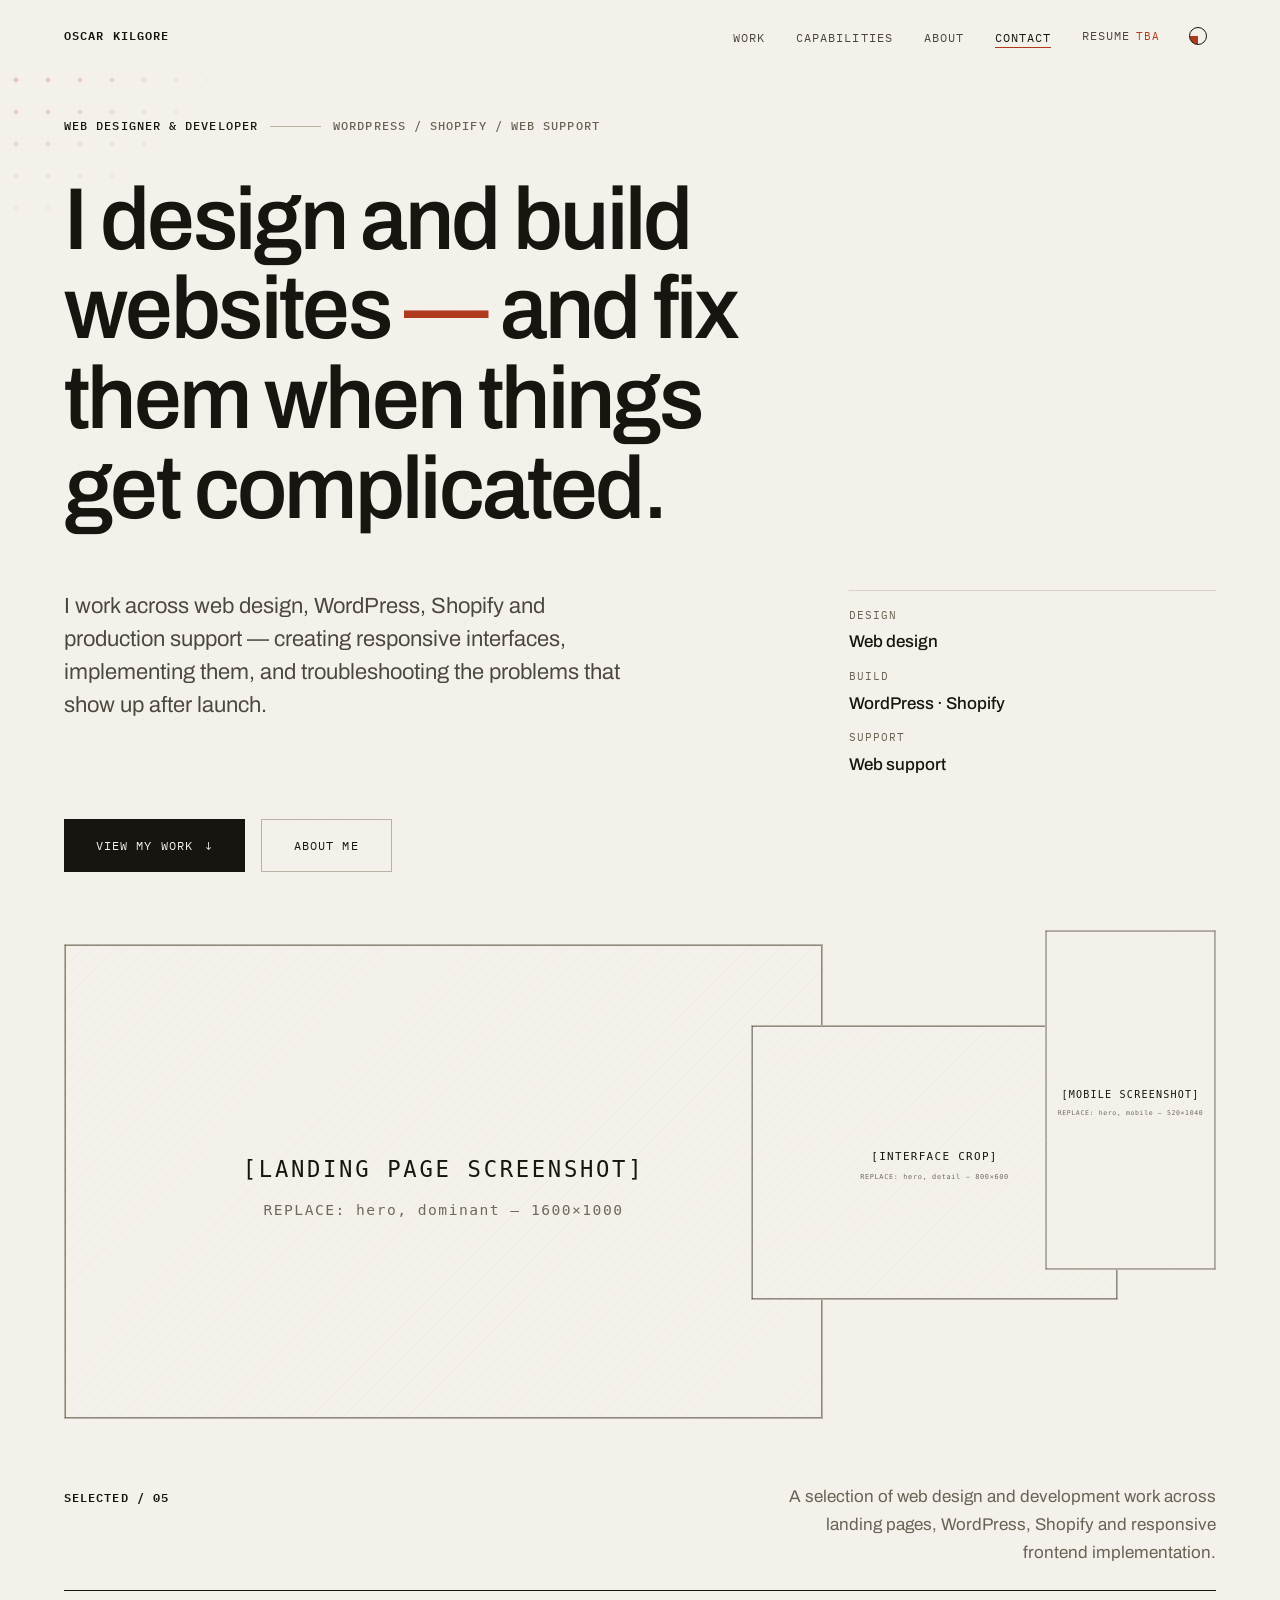
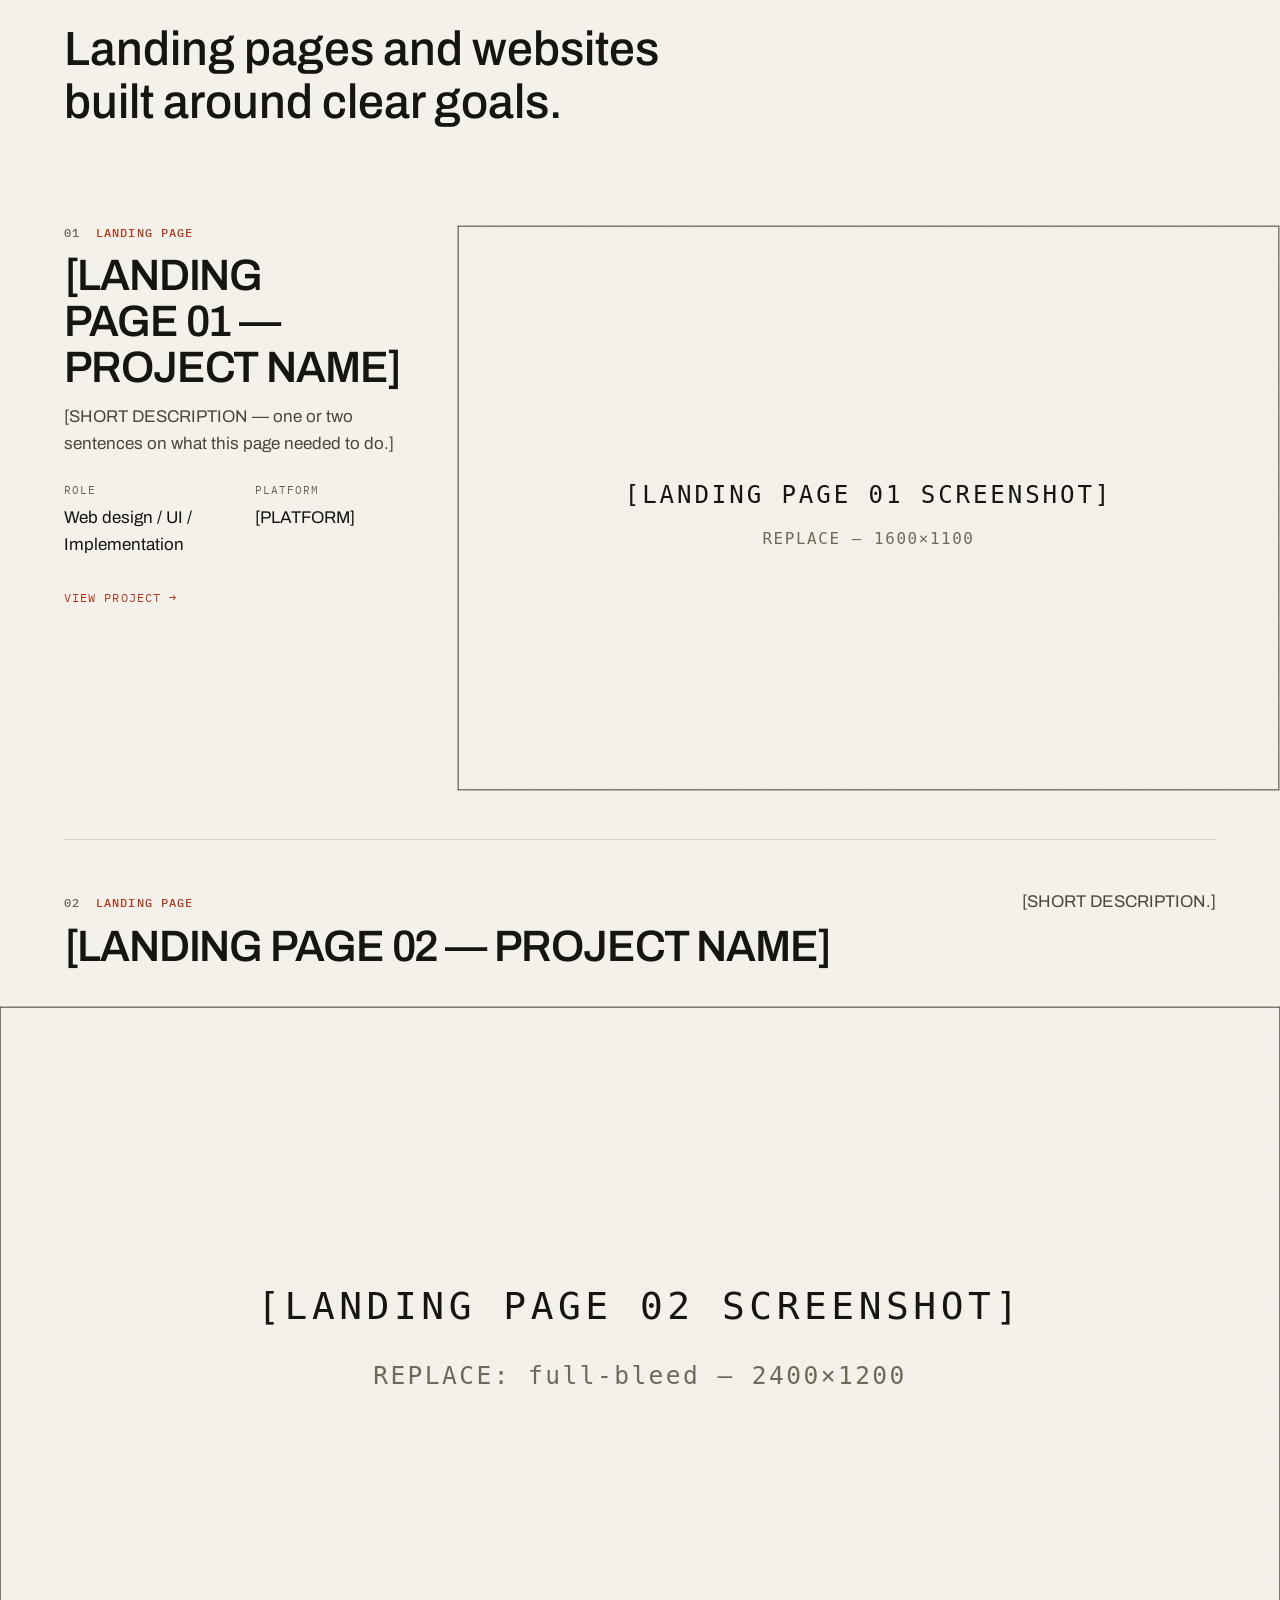
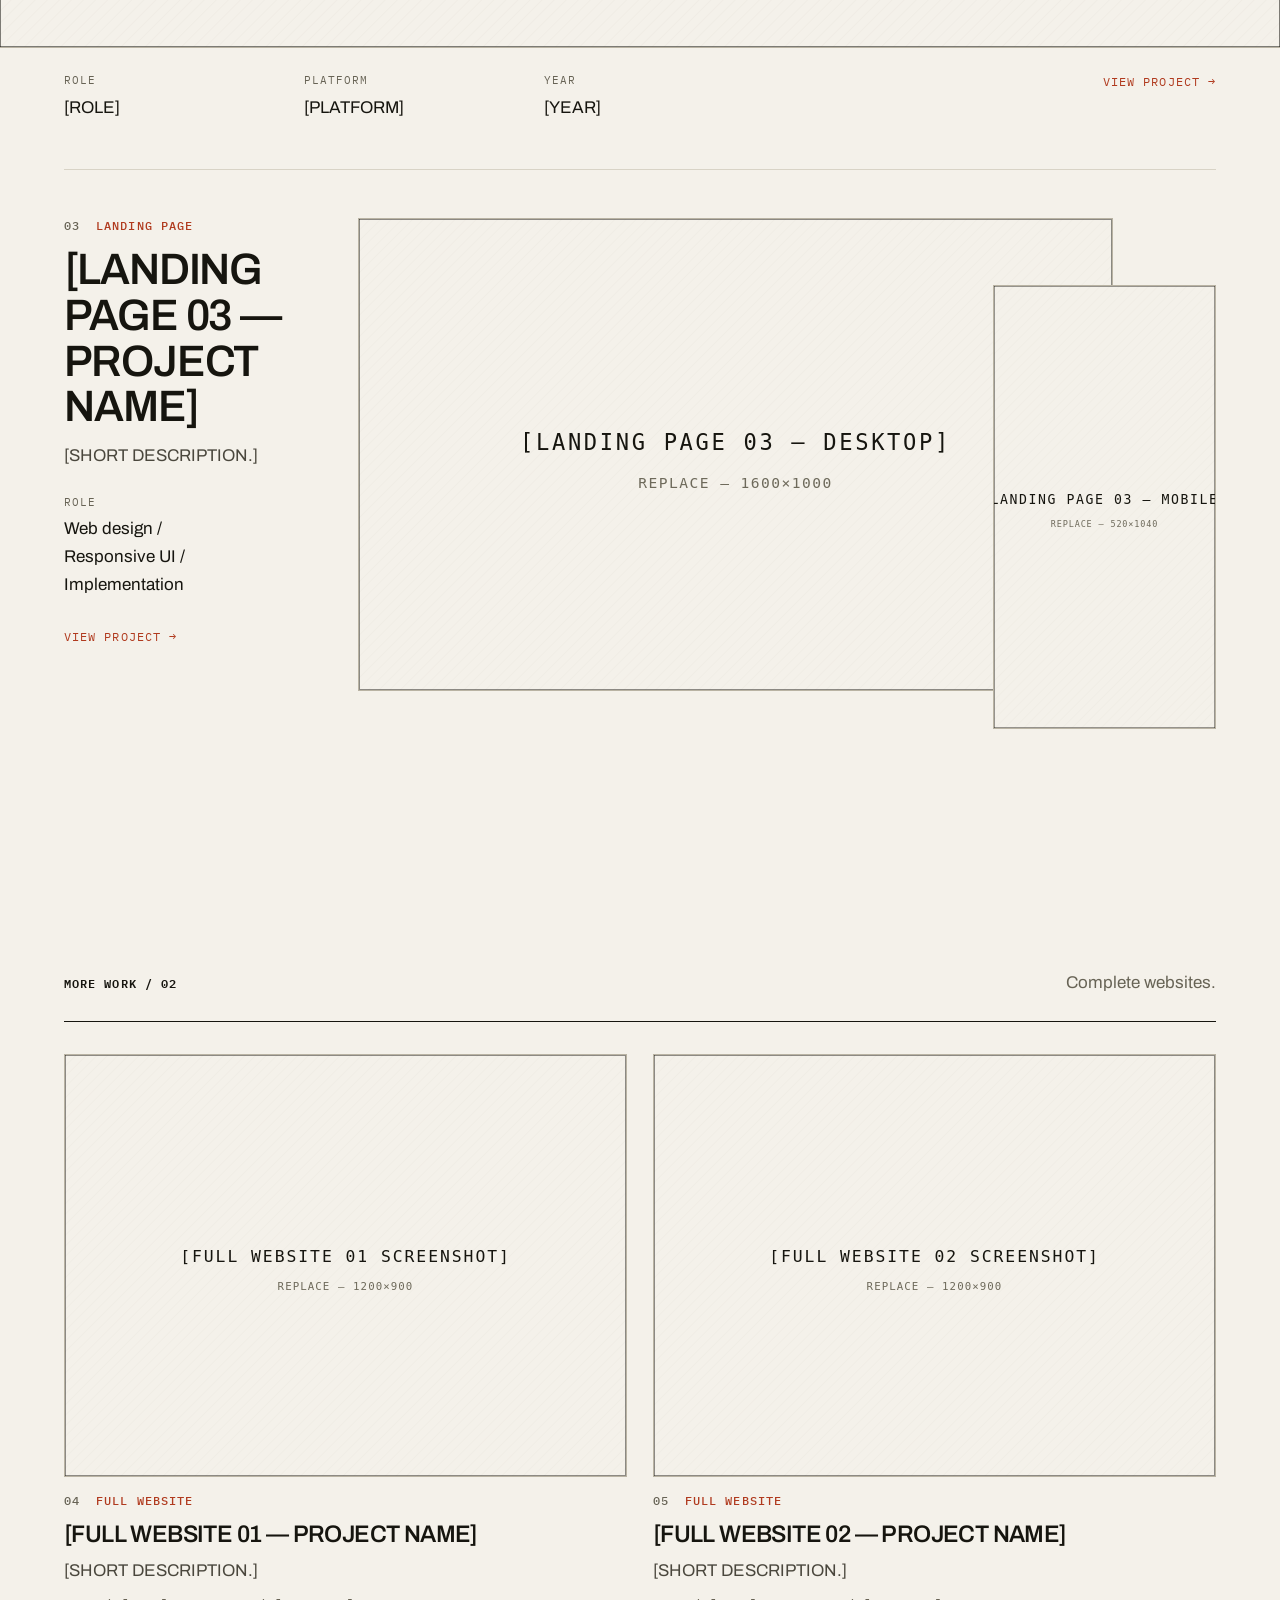
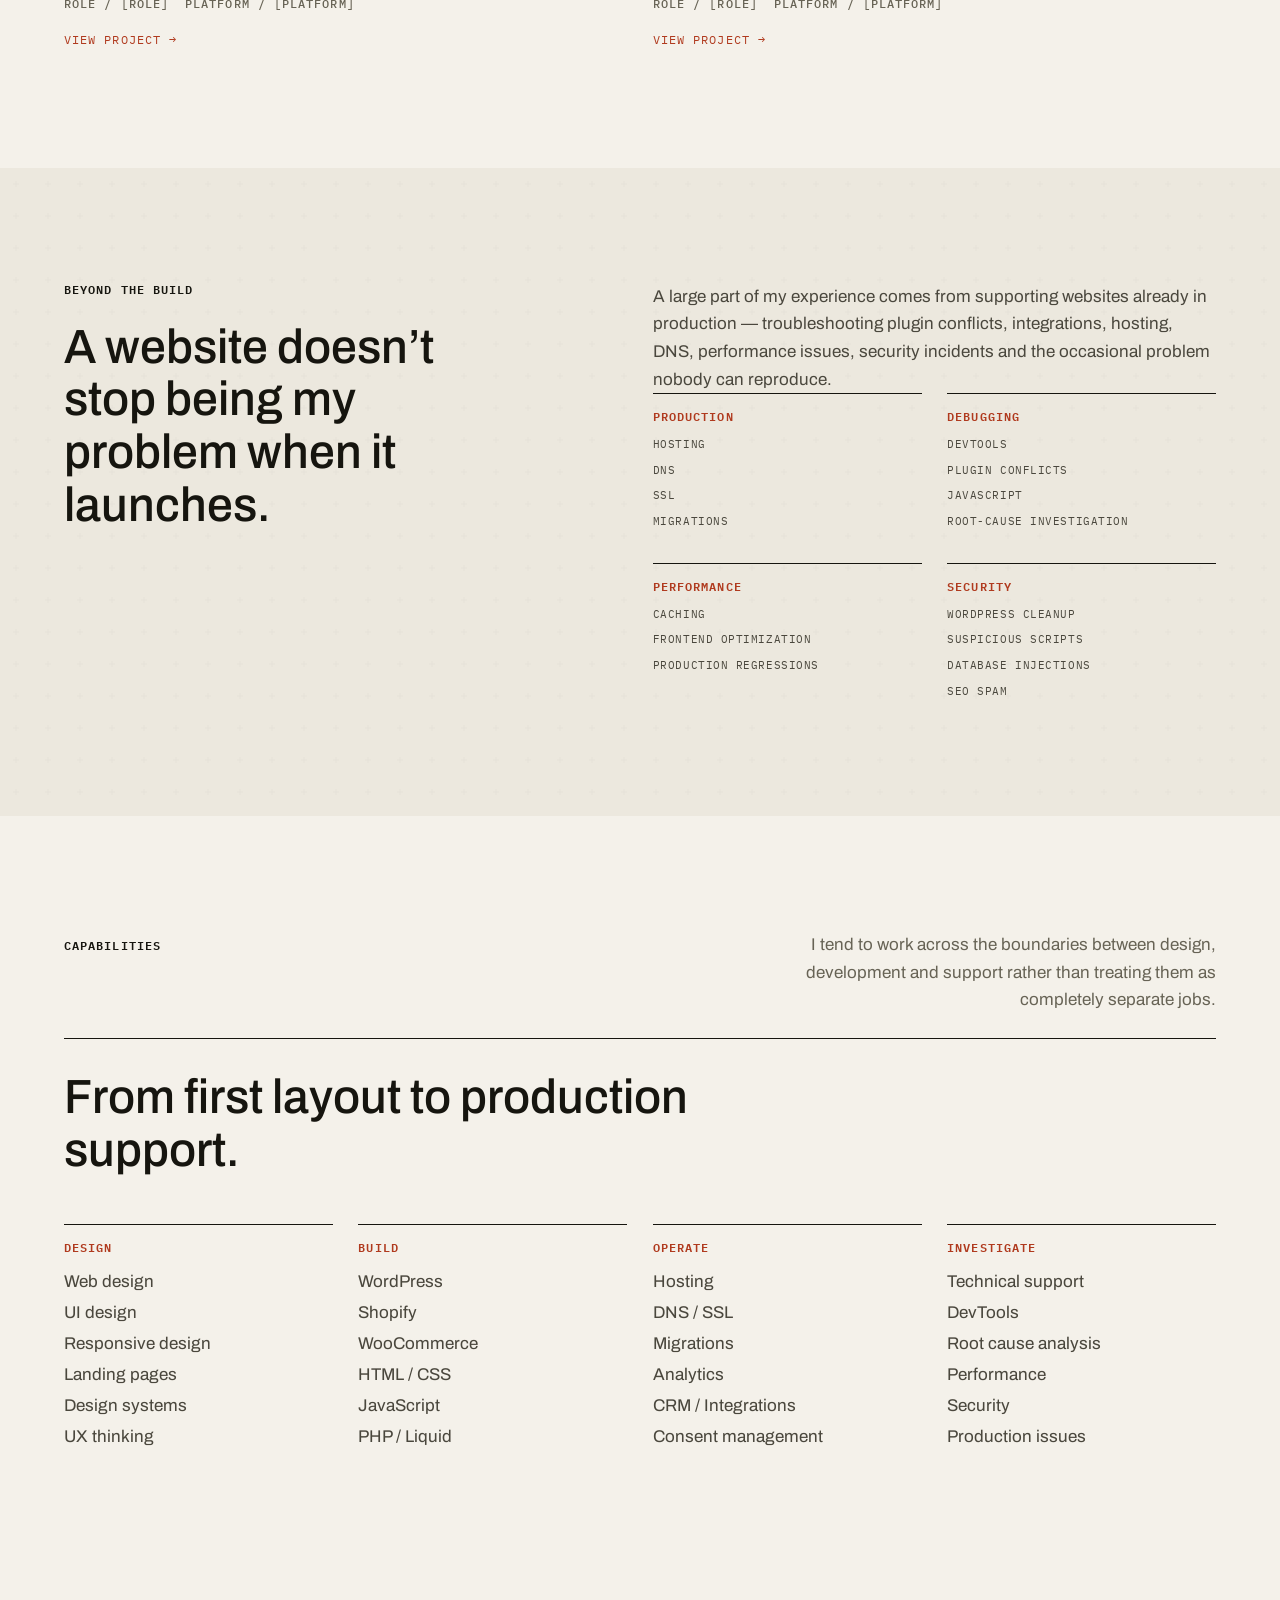
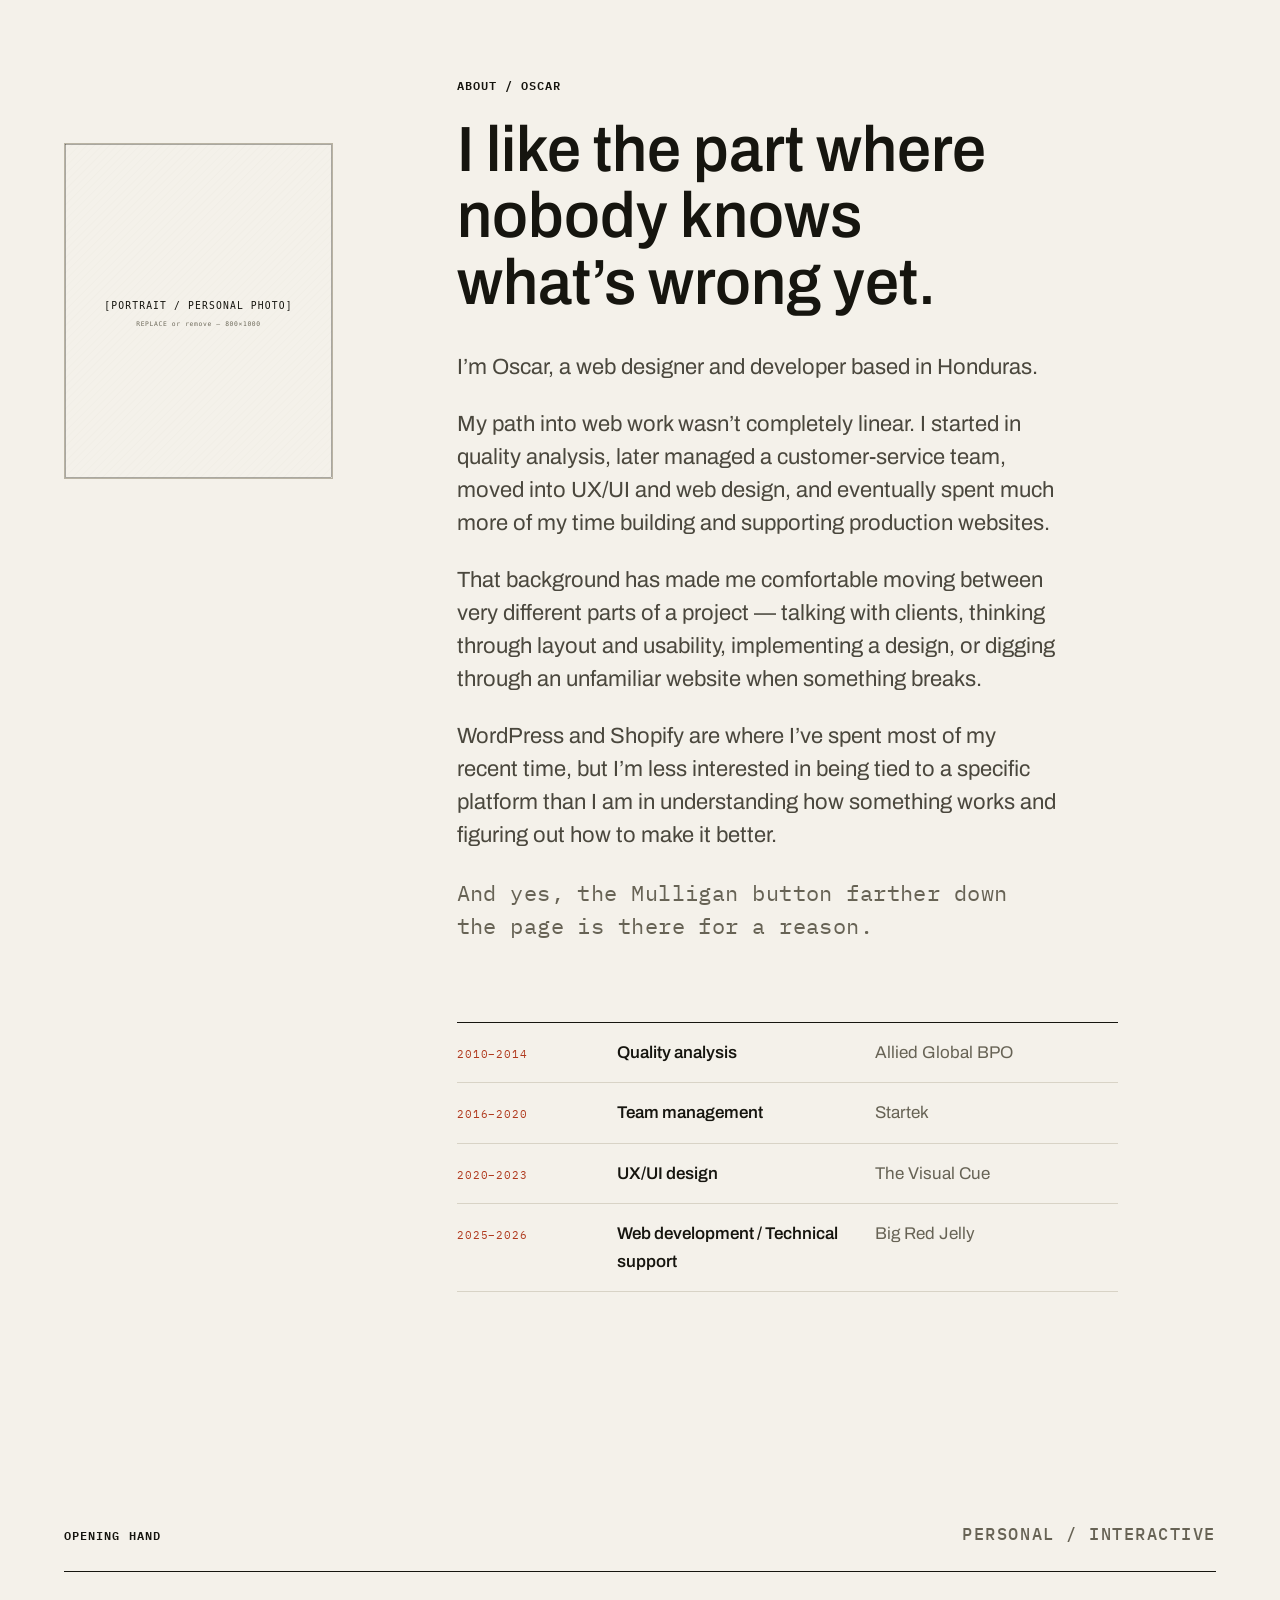
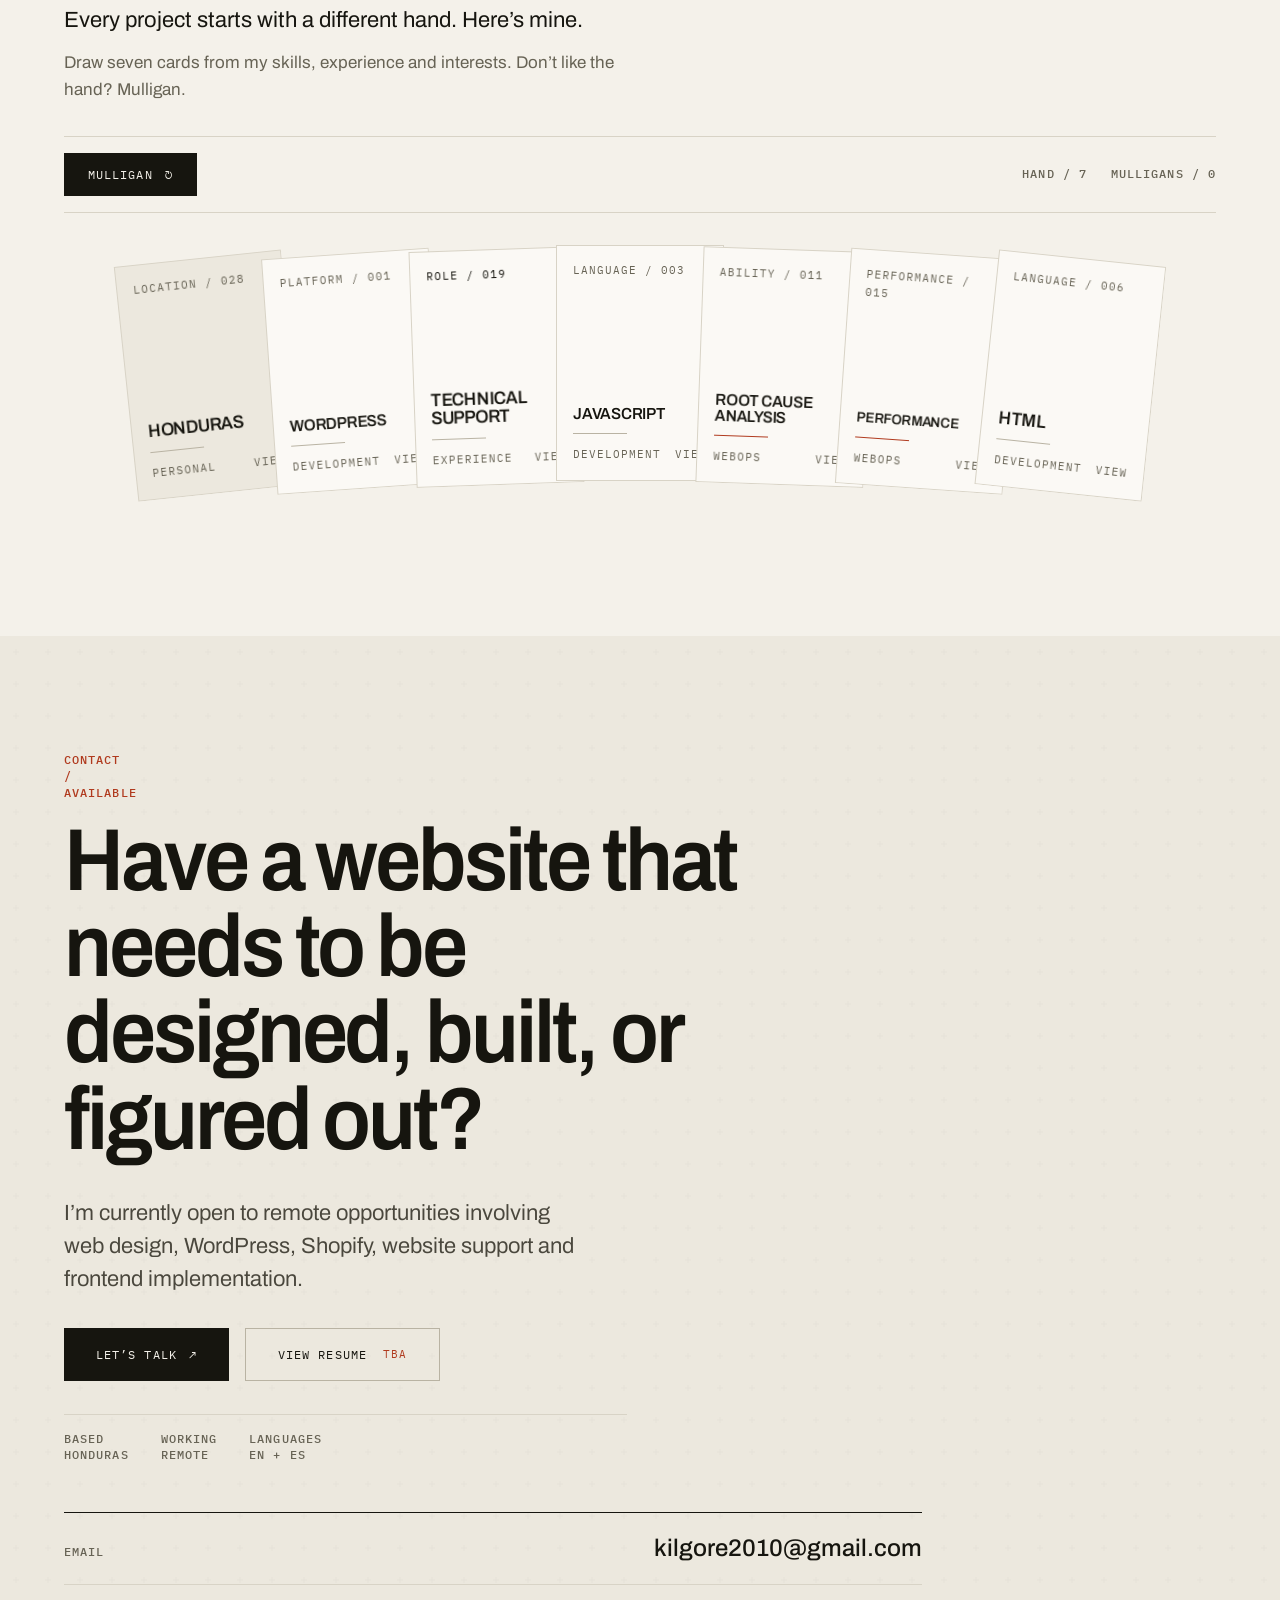
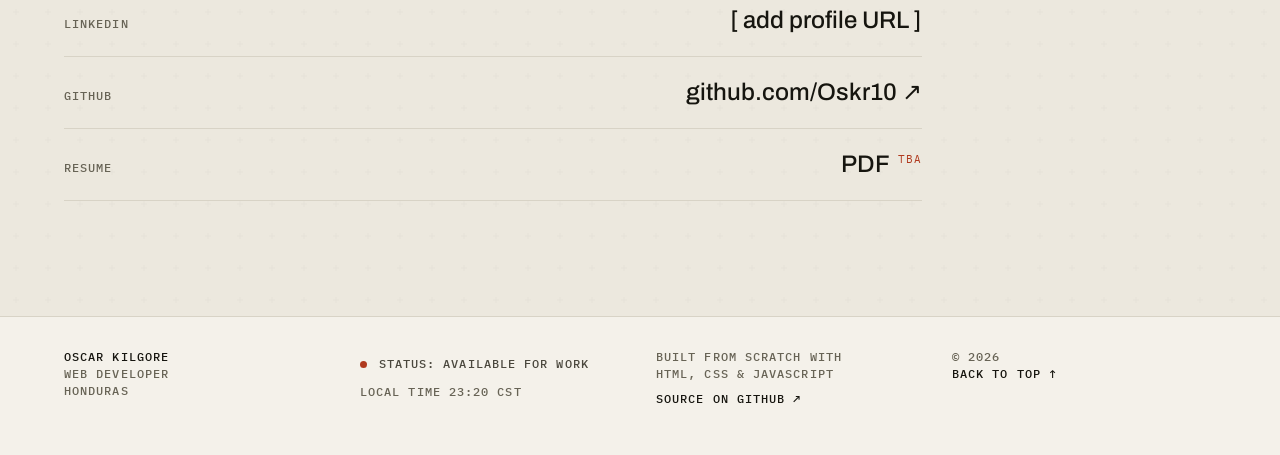
==== commit d8d82bac: "Fix theme wheel, invert pattern on dark, shrink spotlight, drop Auto The theme wheel was unusable. a" ====
--- a/index.html
+++ b/index.html
@@ -34,8 +34,11 @@
 <script>
   document.documentElement.classList.add('js');
   try {
+    // First visit follows the operating system; after that the stored
+    // choice wins. Set before first paint so no palette ever flashes.
     var t = localStorage.getItem('ok-theme');
-    if (t) document.documentElement.setAttribute('data-theme', t);
+    if (!t) t = matchMedia('(prefers-color-scheme: dark)').matches ? 'ink' : 'paper';
+    document.documentElement.setAttribute('data-theme', t);
   } catch (e) {}
 </script>
 
@@ -125,11 +128,6 @@
 
           <div class="theme__wheel" role="radiogroup" aria-label="Colour theme">
             <button class="theme__option" type="button" role="radio" aria-checked="true" tabindex="0"
-                    data-theme-value="auto"
-                    style="--chip-paper:#f4f1ea;--chip-ink:#16150f;--chip-accent:#14130f">
-              <span class="theme__chip" aria-hidden="true"></span>Auto
-            </button>
-            <button class="theme__option" type="button" role="radio" aria-checked="false" tabindex="-1"
                     data-theme-value="paper"
                     style="--chip-paper:#f4f1ea;--chip-ink:#16150f;--chip-accent:#b03a1e">
               <span class="theme__chip" aria-hidden="true"></span>Paper
--- a/assets/css/main.css
+++ b/assets/css/main.css
@@ -38,6 +38,9 @@
 
      --card-bg exists so Opening Hand cards have a guaranteed OPAQUE surface.
      The pattern must never show through a card.                            */
+  /* Dark palettes need a bigger step to read as texture at all, so the
+     strength is a token rather than a constant. Each palette sets it. */
+  --pattern-mix:       97%;
   --pattern:           transparent;   /* fallback: no pattern at all */
   --pattern-sunk:      transparent;
   --card-bg:           var(--paper-raised);
@@ -119,11 +122,12 @@
     --paper-raised: #201e18;
     --ink:          #efebe0;
     --ink-2:        #b4ae9e;
-    --ink-3:        #8d8878;
+    --ink-3:        #948f7f;
     --rule:         #2e2c25;
     --rule-strong:  #45423a;
-    --accent:       #e4643f;
-    --accent-wash:  rgba(228, 100, 63, 0.11);
+    --accent:       #e56a47;
+    --accent-wash:  rgba(229, 106, 71, 0.11);
+    --pattern-mix:  94%;
   }
 }
 
@@ -155,6 +159,7 @@
   --rule-strong:  #b9b3a3;
   --accent:       #b03a1e;
   --accent-wash:  rgba(176, 58, 30, 0.08);
+  --pattern-mix:  97%;
 }
 
 /* Blueprint — cool grey paper, drafting-ink blue. */
@@ -169,6 +174,7 @@
   --rule-strong:  #a6b1c0;
   --accent:       #2b4a9b;
   --accent-wash:  rgba(43, 74, 155, 0.08);
+  --pattern-mix:  97%;
 }
 
 /* Moss — warm sand paper, deep green. */
@@ -183,6 +189,7 @@
   --rule-strong:  #b4b09c;
   --accent:       #3f6b3a;
   --accent-wash:  rgba(63, 107, 58, 0.09);
+  --pattern-mix:  97%;
 }
 
 /* Ink — warm dark, ember. */
@@ -192,11 +199,12 @@
   --paper-raised: #201e18;
   --ink:          #efebe0;
   --ink-2:        #b4ae9e;
-  --ink-3:        #8d8878;
+  --ink-3:        #948f7f;
   --rule:         #2e2c25;
   --rule-strong:  #45423a;
-  --accent:       #e4643f;
-  --accent-wash:  rgba(228, 100, 63, 0.11);
+  --accent:       #e56a47;
+  --accent-wash:  rgba(229, 106, 71, 0.11);
+  --pattern-mix:  94%;
 }
 
 /* Carbon — cool near-black, signal amber. */
@@ -206,11 +214,12 @@
   --paper-raised: #1b2028;
   --ink:          #e6ebf2;
   --ink-2:        #a3adbb;
-  --ink-3:        #7e8995;
+  --ink-3:        #858f9b;
   --rule:         #262c35;
   --rule-strong:  #3a424e;
   --accent:       #e0a020;
   --accent-wash:  rgba(224, 160, 32, 0.11);
+  --pattern-mix:  94%;
 }
 
 /* --------------------------------------------------------------------------
@@ -462,7 +471,7 @@
 
 @supports (color: color-mix(in srgb, red 50%, blue)) {
   :root {
-    --pattern:      color-mix(in srgb, var(--paper) 97%, var(--ink));
-    --pattern-sunk: color-mix(in srgb, var(--paper-sunk) 97%, var(--ink));
+    --pattern:      color-mix(in srgb, var(--paper) var(--pattern-mix), var(--ink));
+    --pattern-sunk: color-mix(in srgb, var(--paper-sunk) var(--pattern-mix), var(--ink));
   }
 }
--- a/assets/css/atmosphere.css
+++ b/assets/css/atmosphere.css
@@ -24,7 +24,11 @@
 .atmos {
   position: fixed;
   inset: 0;
-  z-index: 0;
+  /* Behind everything. This MUST stay negative: an earlier version used
+     z-index 0 and lifted .masthead/main/.colophon to 1 to sit above it,
+     which silently overrode the masthead's position:sticky and z-index:100
+     and left the theme panel buried under the page. */
+  z-index: -1;
   pointer-events: none;
   overflow: hidden;
 
@@ -52,9 +56,9 @@
   position: absolute;
   top: 0;
   left: 0;
-  inline-size: 900px;
-  block-size: 900px;
-  margin: -450px 0 0 -450px;
+  inline-size: 630px;
+  block-size: 630px;
+  margin: -315px 0 0 -315px;
   background: radial-gradient(
     circle closest-side,
     var(--accent) 0%,
@@ -85,11 +89,6 @@
 
 .section--sunk > * { position: relative; }
 
-/* Content sits above the fixed layer. */
-.masthead,
-main,
-.colophon { position: relative; z-index: 1; }
-
 /* --------------------------------------------------------------------------
    Touch / no-pointer: the glow parks at per-section positions instead of
    following anything. atmosphere.js sets --glow-x/--glow-y on scroll into
@@ -99,9 +98,9 @@
 
 @media (hover: none), (pointer: coarse) {
   .atmos__glow {
-    inline-size: 120vmax;
-    block-size: 120vmax;
-    margin: calc(-60vmax) 0 0 calc(-60vmax);
+    inline-size: 84vmax;
+    block-size: 84vmax;
+    margin: calc(-42vmax) 0 0 calc(-42vmax);
     opacity: 0.4;
     transition: transform 1.2s var(--ease-in-out);
     will-change: auto;
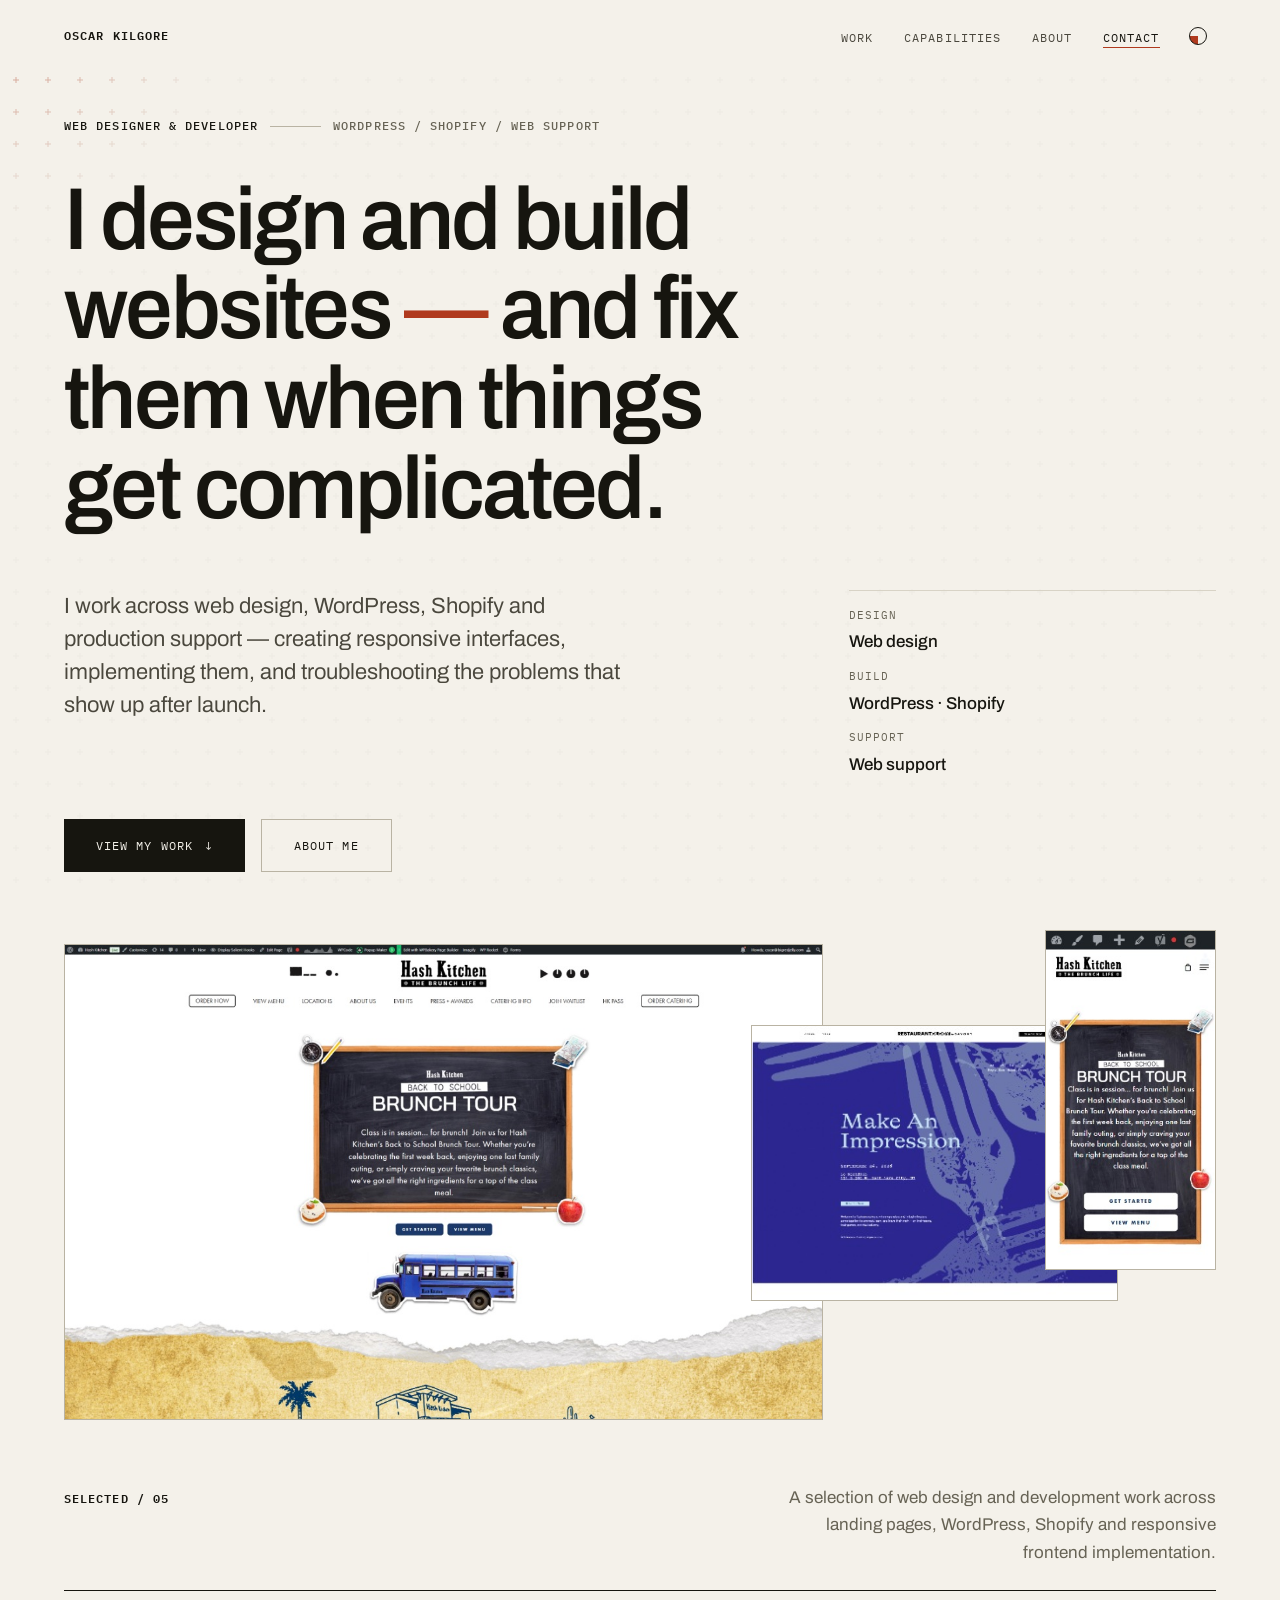
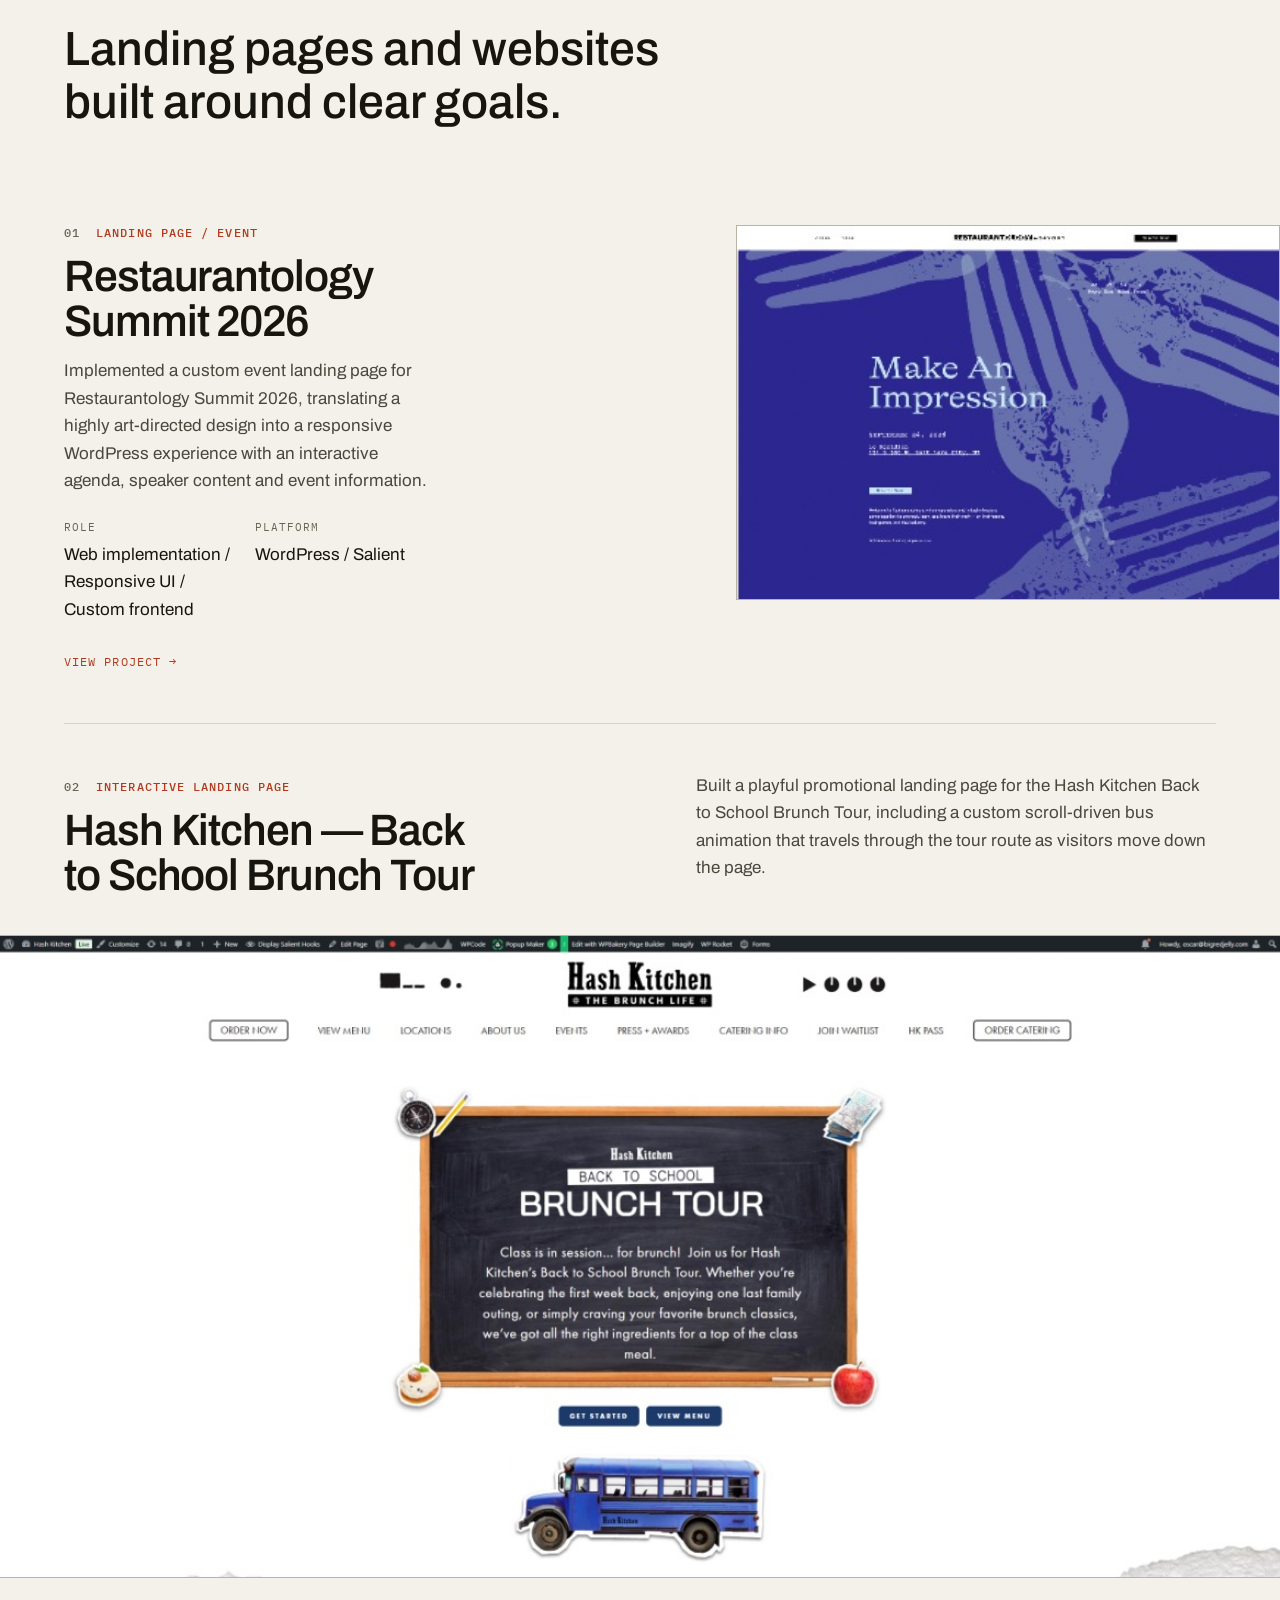
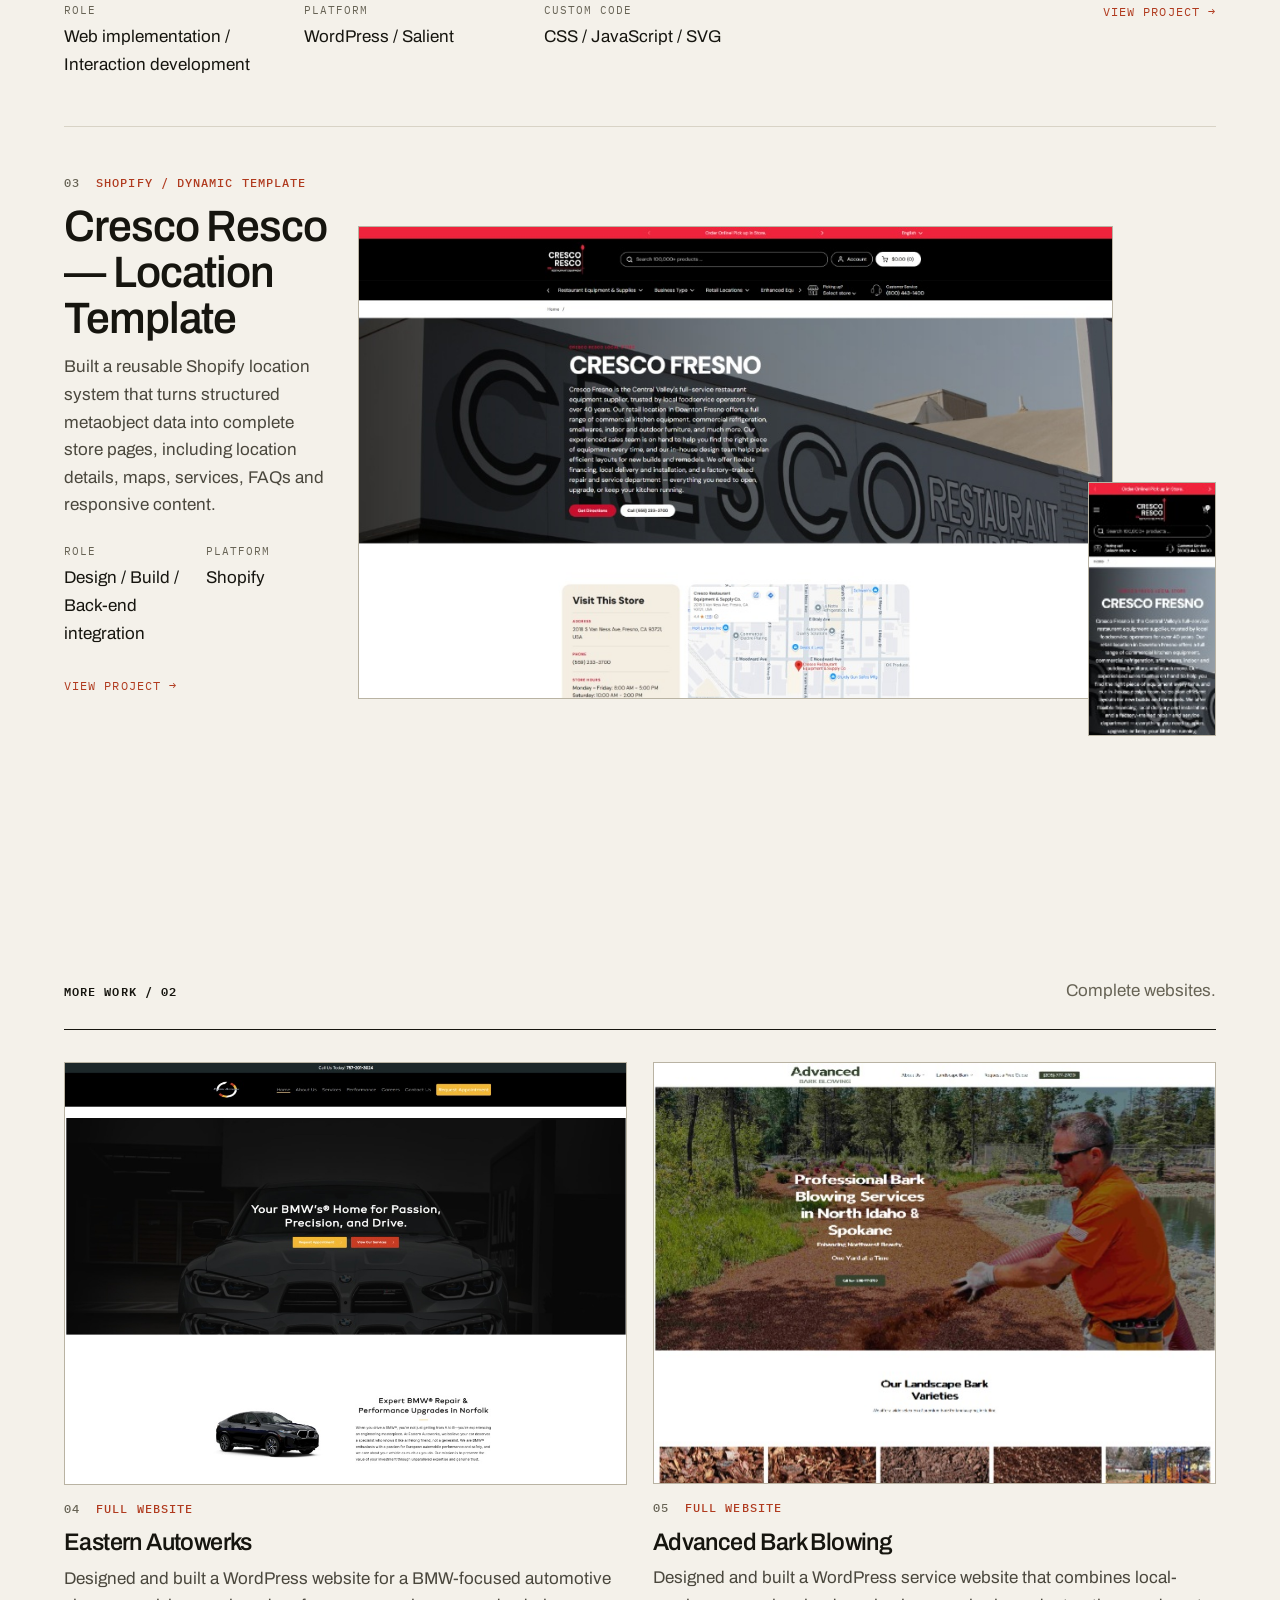
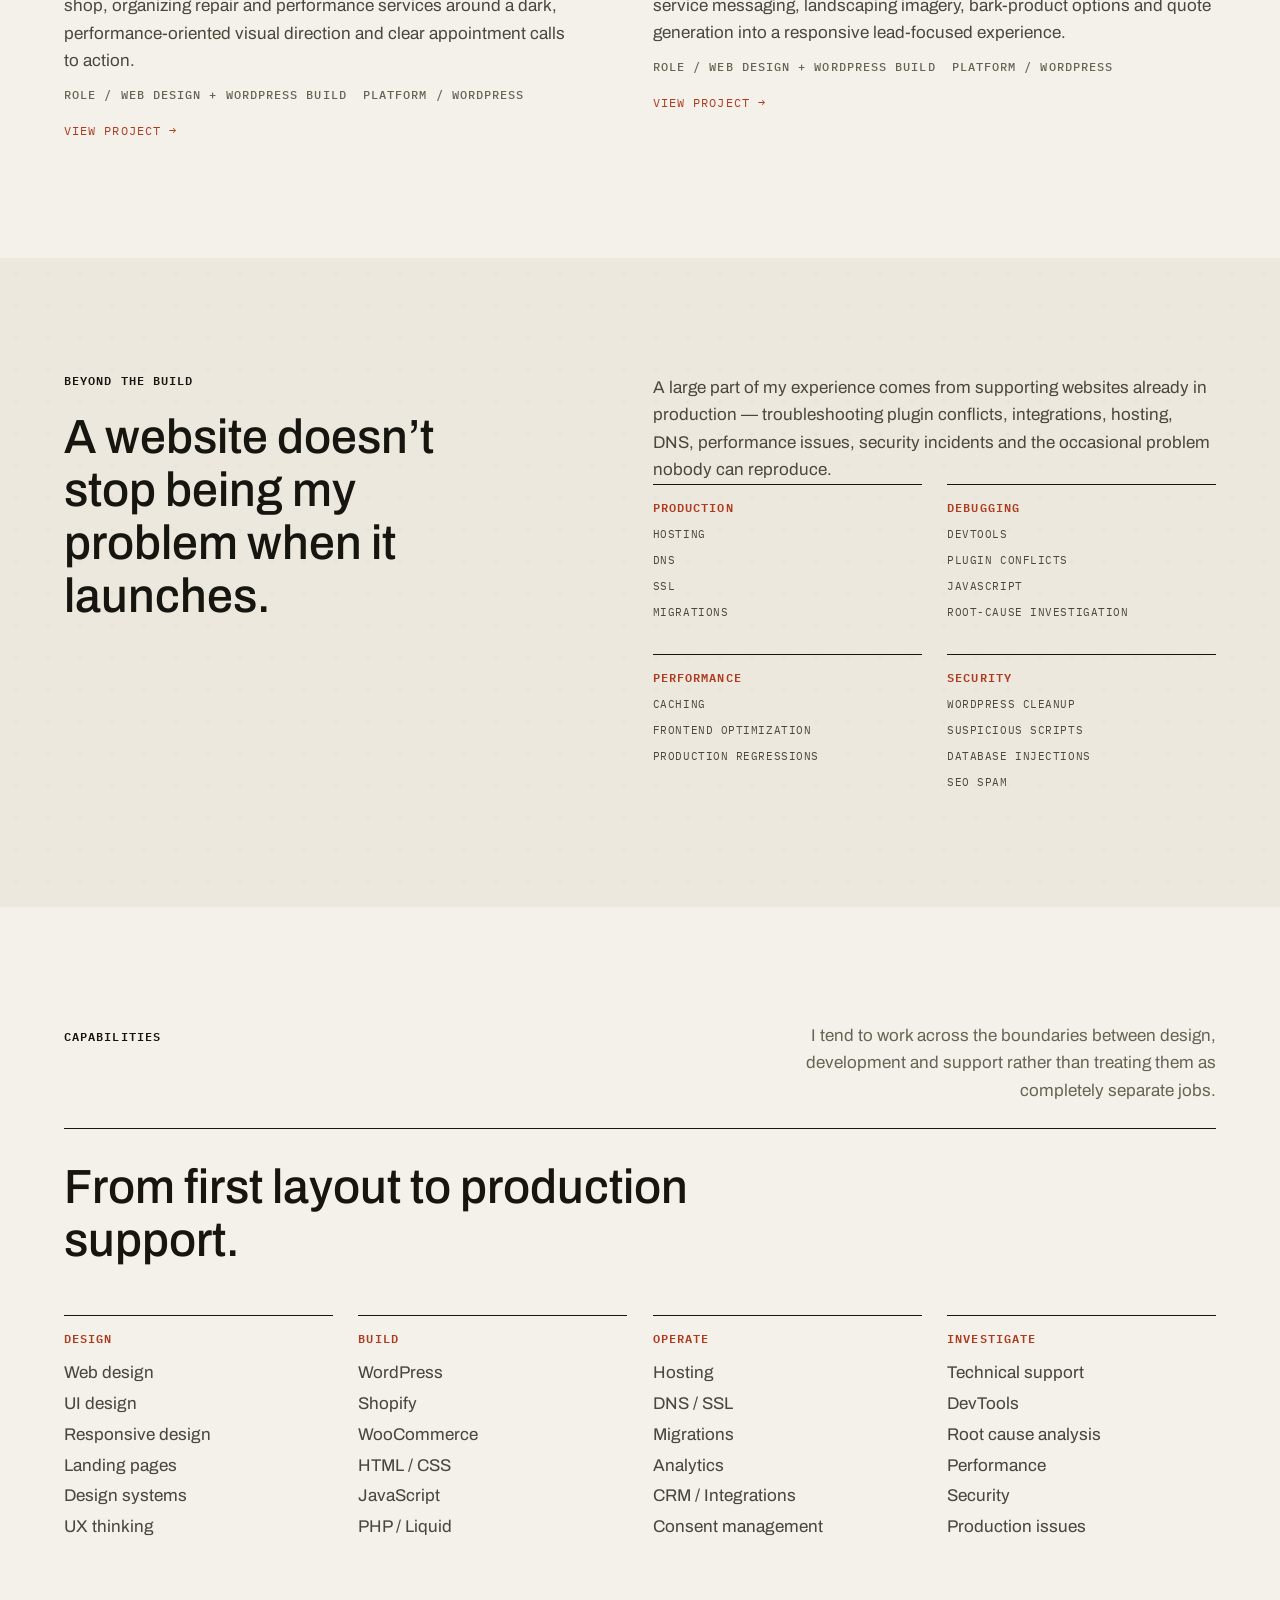
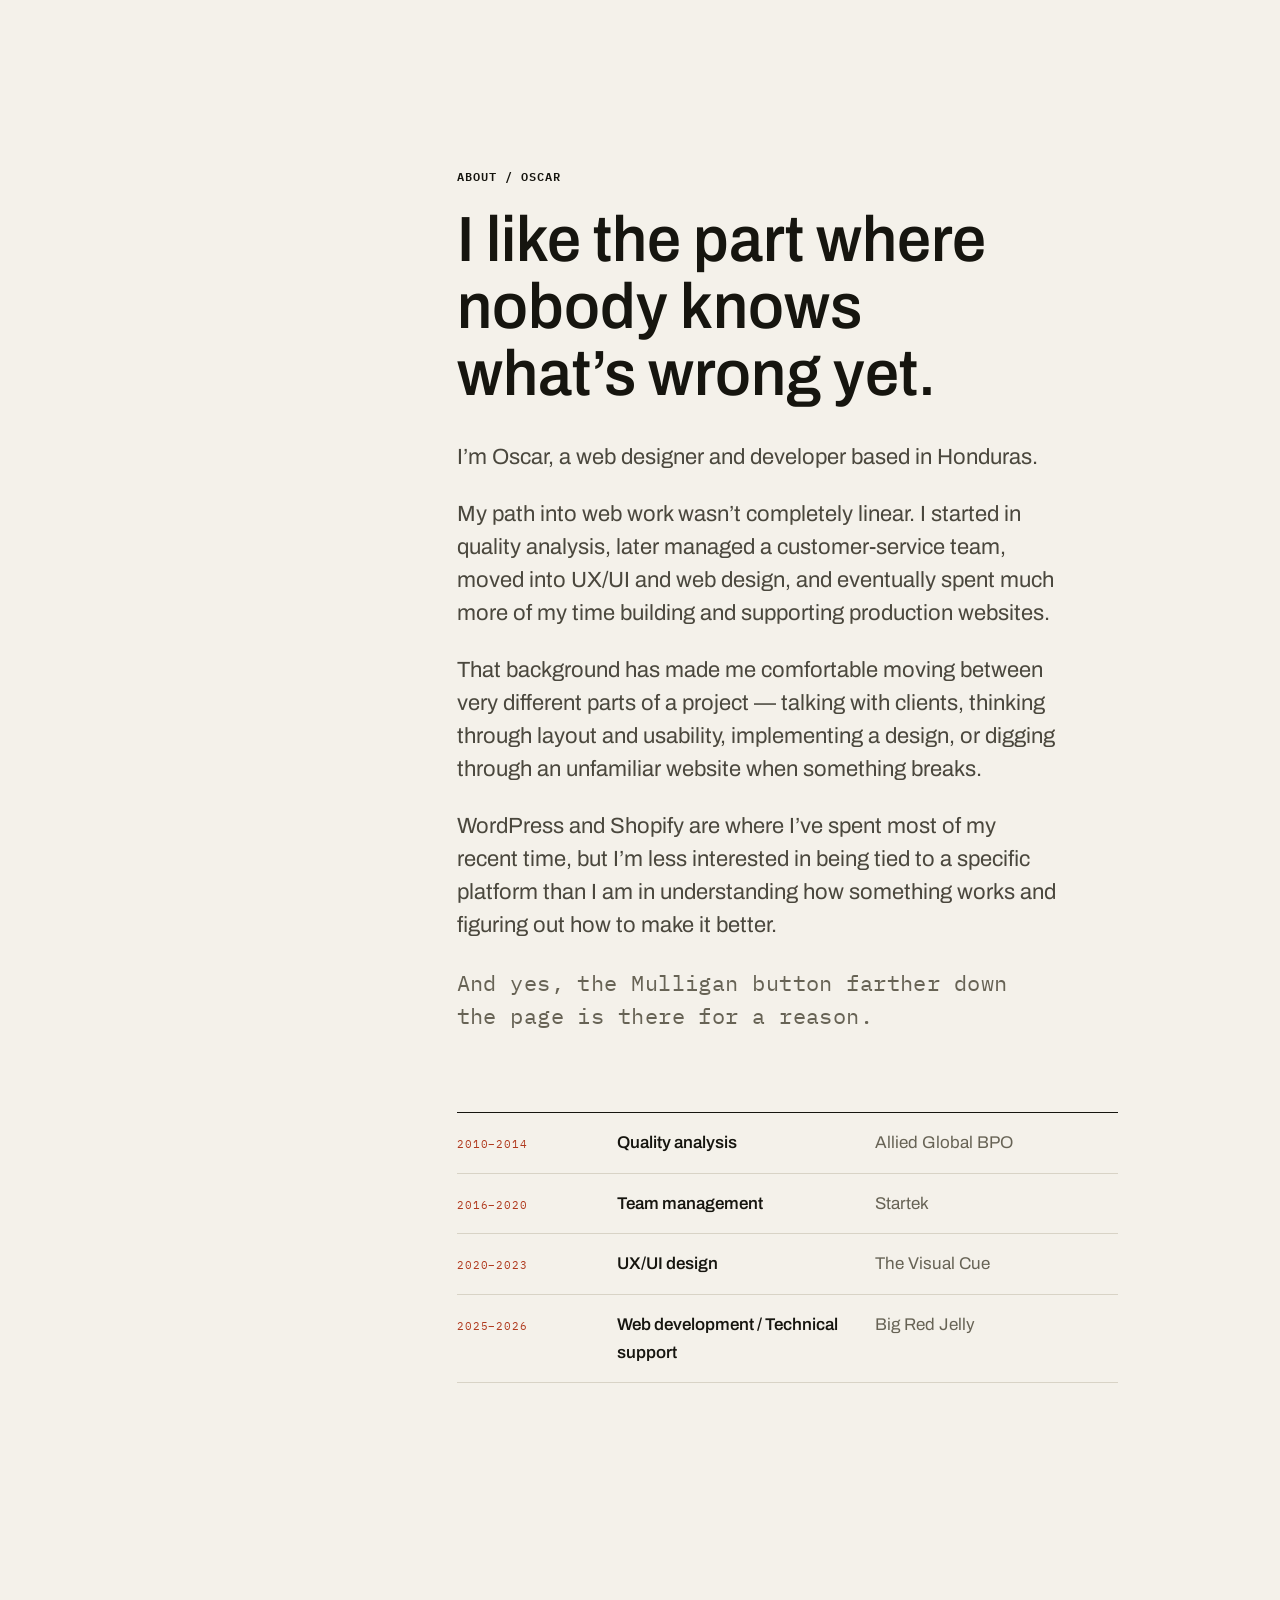
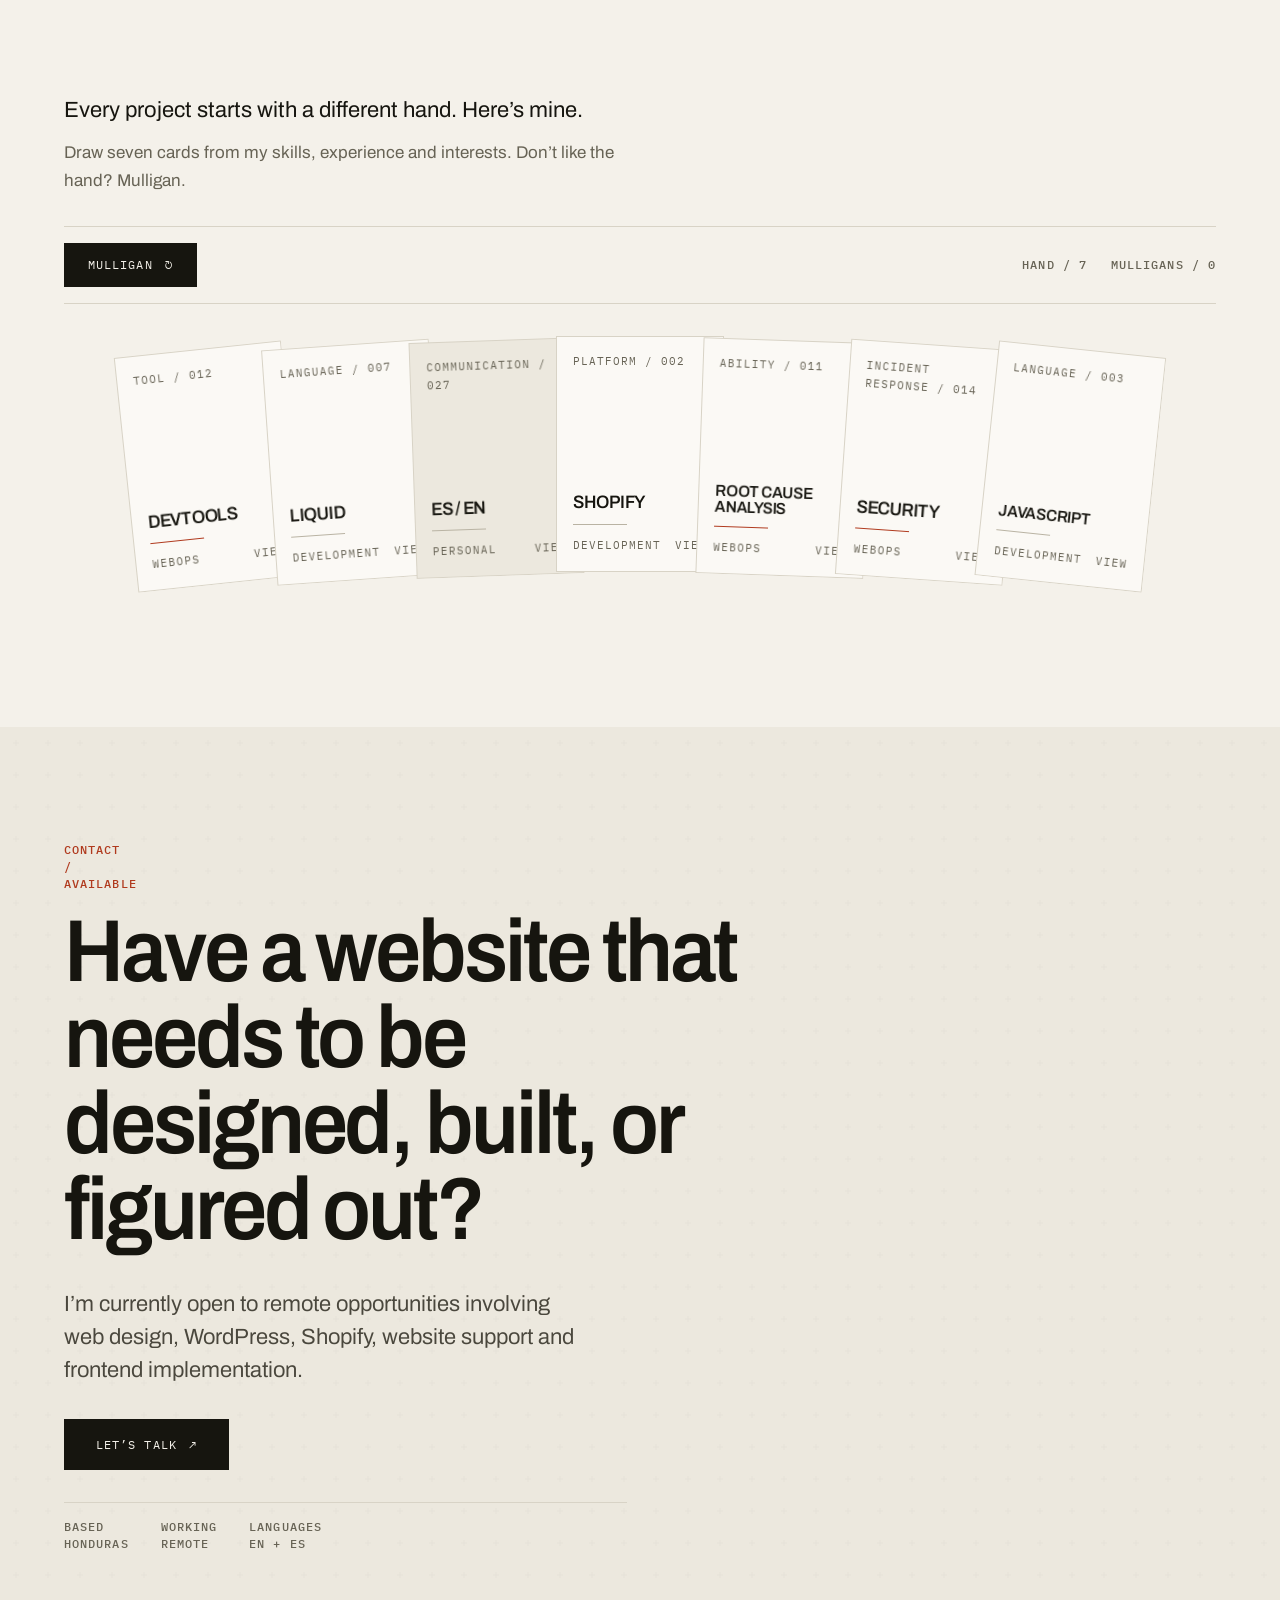
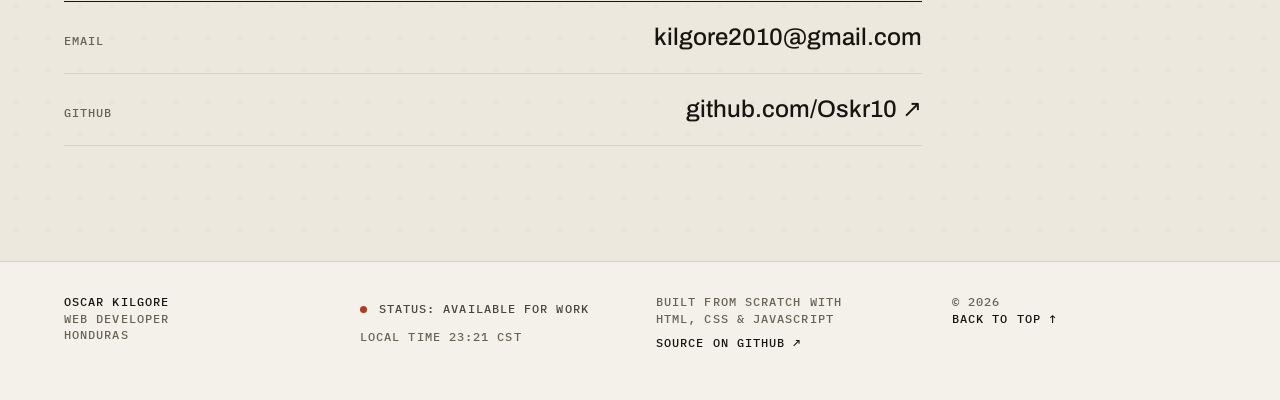
==== commit 76566a53: "Populate the portfolio with the five real projects Replaces every project placeholder with real cont" ====
--- a/index.html
+++ b/index.html
@@ -4,15 +4,15 @@
 <meta charset="utf-8">
 <meta name="viewport" content="width=device-width, initial-scale=1">
 
-<title>Oscar Kilgore — Web Developer, WordPress &amp; Shopify</title>
-<meta name="description" content="Oscar Kilgore is a web developer working in WordPress, Shopify, e-commerce, technical troubleshooting and website support. Based in Honduras, available for remote work.">
+<title>Oscar Kilgore — Web Designer &amp; Developer</title>
+<meta name="description" content="Oscar Kilgore is a web designer and developer working in WordPress, Shopify and production support. Based in Honduras, available for remote work.">
 <meta name="author" content="Oscar Kilgore">
 
 <!-- TODO: set the canonical and og:url once the domain is live. -->
 <link rel="canonical" href="https://example.com/">
 <meta property="og:type" content="website">
-<meta property="og:title" content="Oscar Kilgore — Web Developer, WordPress &amp; Shopify">
-<meta property="og:description" content="I build websites — and fix them when things get complicated. WordPress, Shopify, e-commerce, WebOps and technical support.">
+<meta property="og:title" content="Oscar Kilgore — Web Designer &amp; Developer">
+<meta property="og:description" content="I design and build websites — and fix them when things get complicated. WordPress, Shopify, WebOps and technical support.">
 <meta property="og:url" content="https://example.com/">
 <meta name="twitter:card" content="summary_large_image">
 <meta name="theme-color" content="#f4f1ea" media="(prefers-color-scheme: light)">
@@ -47,7 +47,7 @@
   "@context": "https://schema.org",
   "@type": "Person",
   "name": "Oscar Kilgore",
-  "jobTitle": "Web Developer",
+  "jobTitle": "Web Designer and Developer",
   "email": "mailto:kilgore2010@gmail.com",
   "address": { "@type": "PostalAddress", "addressCountry": "HN" },
   "knowsAbout": ["WordPress", "Shopify", "WooCommerce", "PHP", "JavaScript", "Web operations", "Website security"]
@@ -104,13 +104,14 @@
             <span class="visually-hidden">Contact</span>
           </a>
         </li>
+        <!-- TODO: add resume/oscar-kilgore-resume.pdf, then uncomment.
         <li>
           <a class="nav__link" href="resume/oscar-kilgore-resume.pdf">
             <span class="nav__roll" aria-hidden="true"><span>Resume</span><span>Resume</span></span>
             <span class="visually-hidden">Resume (PDF)</span>
-            <span class="pending" aria-hidden="true">TBA</span>
-          </a>
-        </li>
+          </a>
+        </li>
+        -->
       </ul>
     </nav>
 
@@ -144,7 +145,7 @@
             </button>
             <button class="theme__option" type="button" role="radio" aria-checked="false" tabindex="-1"
                     data-theme-value="ink"
-                    style="--chip-paper:#14130f;--chip-ink:#efebe0;--chip-accent:#e4643f">
+                    style="--chip-paper:#14130f;--chip-ink:#efebe0;--chip-accent:#e56a47">
               <span class="theme__chip" aria-hidden="true"></span>Ink
             </button>
             <button class="theme__option" type="button" role="radio" aria-checked="false" tabindex="-1"
@@ -154,7 +155,7 @@
             </button>
           </div>
 
-          <p class="theme__note mono">Six palettes, eleven custom properties. No component knows a theme exists.</p>
+          <p class="theme__note mono">Five palettes, eleven custom properties. No component knows a theme exists.</p>
         </div>
       </div>
 
@@ -172,7 +173,9 @@
   <a class="drawer__link" href="#capabilities">Capabilities <span class="mono">02</span></a>
   <a class="drawer__link" href="#about">About <span class="mono">03</span></a>
   <a class="drawer__link" href="#contact">Contact <span class="mono">04</span></a>
-  <a class="drawer__link" href="resume/oscar-kilgore-resume.pdf">Resume <span class="mono">PDF — TBA</span></a>
+  <!-- TODO: uncomment with the nav item above once the PDF exists.
+  <a class="drawer__link" href="resume/oscar-kilgore-resume.pdf">Resume <span class="mono">PDF</span></a>
+  -->
 </div>
 
 <main id="main">
@@ -209,17 +212,17 @@
         <a class="btn btn--quiet" href="#about">About me</a>
       </div>
 
-      <!-- REPLACE: three real screenshots. The dominant one carries the page;
-           the two crops overlap it from the right at 64em and up. -->
+      <!-- Hash Kitchen carries the composition; Restaurantology and the Hash
+           mobile view overlap it from the right at 64em and up. -->
       <div class="hero__visual">
         <figure class="shot hero__shot--main">
-          <img src="assets/images/placeholders/hero-a.svg" alt="Placeholder: main landing page screenshot" width="1600" height="1000" fetchpriority="high" decoding="async">
+          <img src="assets/images/projects/hero-main-hash.jpg" alt="Hash Kitchen Back to School Brunch Tour landing page" width="1166" height="729" fetchpriority="high" decoding="async">
         </figure>
         <figure class="shot hero__shot--b">
-          <img src="assets/images/placeholders/hero-b.svg" alt="Placeholder: interface detail crop" width="800" height="600" loading="lazy" decoding="async">
+          <img src="assets/images/projects/hero-detail-restaurantology.jpg" alt="Restaurantology Summit 2026 landing page" width="370" height="278" loading="lazy" decoding="async">
         </figure>
         <figure class="shot hero__shot--c">
-          <img src="assets/images/placeholders/hero-c.svg" alt="Placeholder: mobile screenshot" width="520" height="1040" loading="lazy" decoding="async">
+          <img src="assets/images/projects/hero-mobile-hash.jpg" alt="Hash Kitchen Back to School Brunch Tour on mobile" width="217" height="434" loading="lazy" decoding="async">
         </figure>
       </div>
 
@@ -241,18 +244,20 @@
     <!-- 01 — asymmetric split -------------------------------------------- -->
     <article class="project project--split">
       <div class="project__body">
-        <p class="project__eyebrow mono"><span>01</span><span class="mono--accent">Landing page</span></p>
-        <h3 class="project__title">[LANDING PAGE 01 — PROJECT NAME]</h3>
-        <p class="project__desc">[SHORT DESCRIPTION — one or two sentences on what this page needed to do.]</p>
+        <p class="project__eyebrow mono"><span>01</span><span class="mono--accent">Landing page / Event</span></p>
+        <h3 class="project__title">Restaurantology Summit 2026</h3>
+        <p class="project__desc">Implemented a custom event landing page for Restaurantology Summit 2026, translating a highly art-directed design into a responsive WordPress experience with an interactive agenda, speaker content and event information.</p>
         <dl class="project__meta">
-          <div><dt>Role</dt><dd>Web design / UI / Implementation</dd></div>
-          <div><dt>Platform</dt><dd>[PLATFORM]</dd></div>
+          <div><dt>Role</dt><dd>Web implementation / Responsive UI / Custom frontend</dd></div>
+          <div><dt>Platform</dt><dd>WordPress / Salient</dd></div>
         </dl>
         <a class="project__cta" href="projects/landing-page-01/">View project <span class="project__cta-arrow" aria-hidden="true">→</span></a>
       </div>
       <div class="project__figure">
-        <figure class="shot">
-          <img src="assets/images/placeholders/landing-01.svg" alt="Placeholder: landing page 01 screenshot" width="1600" height="1100" loading="lazy" decoding="async">
+        <!-- Supplied crop is 369px wide. Capped rather than upscaled into the
+             full bleed slot; raise the cap when a larger capture arrives. -->
+        <figure class="shot shot--source-small">
+          <img src="assets/images/projects/landing-01-restaurantology.jpg" alt="Restaurantology Summit 2026 event landing page" width="369" height="254" loading="lazy" decoding="async">
         </figure>
       </div>
     </article>
@@ -261,21 +266,22 @@
     <article class="project project--bleed">
       <div class="project__head">
         <div>
-          <p class="project__eyebrow mono"><span>02</span><span class="mono--accent">Landing page</span></p>
-          <h3 class="project__title">[LANDING PAGE 02 — PROJECT NAME]</h3>
-        </div>
-        <p class="project__desc">[SHORT DESCRIPTION.]</p>
+          <p class="project__eyebrow mono"><span>02</span><span class="mono--accent">Interactive landing page</span></p>
+          <h3 class="project__title">Hash Kitchen — Back to School Brunch Tour</h3>
+        </div>
+        <p class="project__desc">Built a playful promotional landing page for the Hash Kitchen Back to School Brunch Tour, including a custom scroll-driven bus animation that travels through the tour route as visitors move down the page.</p>
       </div>
 
       <figure class="shot">
-        <img src="assets/images/placeholders/landing-02.svg" alt="Placeholder: landing page 02 screenshot" width="2400" height="1200" loading="lazy" decoding="async">
+        <img src="assets/images/projects/landing-02-hash.jpg" alt="Hash Kitchen Back to School Brunch Tour landing page" width="1167" height="584" loading="lazy" decoding="async">
       </figure>
 
       <div class="project__foot">
         <dl class="project__meta">
-          <div><dt>Role</dt><dd>[ROLE]</dd></div>
-          <div><dt>Platform</dt><dd>[PLATFORM]</dd></div>
-          <div><dt>Year</dt><dd>[YEAR]</dd></div>
+          <div><dt>Role</dt><dd>Web implementation / Interaction development</dd></div>
+          <div><dt>Platform</dt><dd>WordPress / Salient</dd></div>
+          <!-- TODO: add <div><dt>Year</dt><dd>…</dd></div> once the campaign year is confirmed. -->
+          <div><dt>Custom code</dt><dd>CSS / JavaScript / SVG</dd></div>
         </dl>
         <a class="project__cta" href="projects/landing-page-02/">View project <span class="project__cta-arrow" aria-hidden="true">→</span></a>
       </div>
@@ -284,20 +290,21 @@
     <!-- 03 — responsive pair ---------------------------------------------- -->
     <article class="project project--pair">
       <div class="project__body">
-        <p class="project__eyebrow mono"><span>03</span><span class="mono--accent">Landing page</span></p>
-        <h3 class="project__title">[LANDING PAGE 03 — PROJECT NAME]</h3>
-        <p class="project__desc">[SHORT DESCRIPTION.]</p>
+        <p class="project__eyebrow mono"><span>03</span><span class="mono--accent">Shopify / Dynamic template</span></p>
+        <h3 class="project__title">Cresco Resco — Location Template</h3>
+        <p class="project__desc">Built a reusable Shopify location system that turns structured metaobject data into complete store pages, including location details, maps, services, FAQs and responsive content.</p>
         <dl class="project__meta">
-          <div><dt>Role</dt><dd>Web design / Responsive UI / Implementation</dd></div>
+          <div><dt>Role</dt><dd>Design / Build / Back-end integration</dd></div>
+          <div><dt>Platform</dt><dd>Shopify</dd></div>
         </dl>
         <a class="project__cta" href="projects/landing-page-03/">View project <span class="project__cta-arrow" aria-hidden="true">→</span></a>
       </div>
       <div class="project__pair">
         <figure class="shot project__pair-desktop">
-          <img src="assets/images/placeholders/landing-03.svg" alt="Placeholder: landing page 03, desktop view" width="1600" height="1000" loading="lazy" decoding="async">
+          <img src="assets/images/projects/landing-03-cresco-desktop.jpg" alt="Cresco Resco Fresno Shopify location page" width="907" height="567" loading="lazy" decoding="async">
         </figure>
         <figure class="shot project__pair-mobile">
-          <img src="assets/images/placeholders/landing-03-mobile.svg" alt="Placeholder: landing page 03, mobile view" width="520" height="1040" loading="lazy" decoding="async">
+          <img src="assets/images/projects/landing-03-cresco-mobile.jpg" alt="Cresco Resco Fresno location page on mobile" width="108" height="216" loading="lazy" decoding="async">
         </figure>
       </div>
     </article>
@@ -316,12 +323,12 @@
       <article class="morework__item">
         <a href="projects/website-01/">
           <figure class="shot">
-            <img src="assets/images/placeholders/website-01.svg" alt="Placeholder: full website 01 screenshot" width="1200" height="900" loading="lazy" decoding="async">
+            <img src="assets/images/projects/website-01-eastern-autowerks.jpg" alt="Eastern Autowerks BMW repair website" width="1053" height="790" loading="lazy" decoding="async">
           </figure>
           <p class="project__eyebrow mono"><span>04</span><span class="mono--accent">Full website</span></p>
-          <h3 class="morework__title">[FULL WEBSITE 01 — PROJECT NAME]</h3>
-          <p class="morework__desc">[SHORT DESCRIPTION.]</p>
-          <p class="morework__meta mono"><span>Role / [ROLE]</span><span>Platform / [PLATFORM]</span></p>
+          <h3 class="morework__title">Eastern Autowerks</h3>
+          <p class="morework__desc">Designed and built a WordPress website for a BMW-focused automotive shop, organizing repair and performance services around a dark, performance-oriented visual direction and clear appointment calls to action.</p>
+          <p class="morework__meta mono"><span>Role / Web design + WordPress build</span><span>Platform / WordPress</span></p>
           <span class="project__cta">View project <span class="project__cta-arrow" aria-hidden="true">→</span></span>
         </a>
       </article>
@@ -329,12 +336,12 @@
       <article class="morework__item">
         <a href="projects/website-02/">
           <figure class="shot">
-            <img src="assets/images/placeholders/website-02.svg" alt="Placeholder: full website 02 screenshot" width="1200" height="900" loading="lazy" decoding="async">
+            <img src="assets/images/projects/website-02-advanced-bark.jpg" alt="Advanced Bark Blowing service website" width="639" height="479" loading="lazy" decoding="async">
           </figure>
           <p class="project__eyebrow mono"><span>05</span><span class="mono--accent">Full website</span></p>
-          <h3 class="morework__title">[FULL WEBSITE 02 — PROJECT NAME]</h3>
-          <p class="morework__desc">[SHORT DESCRIPTION.]</p>
-          <p class="morework__meta mono"><span>Role / [ROLE]</span><span>Platform / [PLATFORM]</span></p>
+          <h3 class="morework__title">Advanced Bark Blowing</h3>
+          <p class="morework__desc">Designed and built a WordPress service website that combines local-service messaging, landscaping imagery, bark-product options and quote generation into a responsive lead-focused experience.</p>
+          <p class="morework__meta mono"><span>Role / Web design + WordPress build</span><span>Platform / WordPress</span></p>
           <span class="project__cta">View project <span class="project__cta-arrow" aria-hidden="true">→</span></span>
         </a>
       </article>
@@ -432,10 +439,13 @@
   <section class="section shell" id="about" aria-labelledby="about-title">
     <div class="about__inner">
 
-      <!-- Optional. Delete this figure and the section still composes. -->
+      <!-- TODO: drop a portrait photograph in and uncomment. Hidden rather
+           than shown as a placeholder, so the section always looks finished.
+           The About layout composes correctly without it.
       <figure class="shot about__portrait">
-        <img src="assets/images/placeholders/portrait.svg" alt="Placeholder: portrait photograph of Oscar Kilgore" width="800" height="1000" loading="lazy" decoding="async">
+        <img src="assets/images/projects/portrait.jpg" alt="Oscar Kilgore" width="800" height="1000" loading="lazy" decoding="async">
       </figure>
+      -->
 
       <div class="about__body">
         <h2 class="section__title mb-5" id="about-title">About / Oscar</h2>
@@ -652,9 +662,11 @@
               <span data-magnetic-inner>Let&rsquo;s talk</span>
               <span class="btn__arrow" aria-hidden="true">↗</span>
             </a>
+            <!-- TODO: uncomment once the PDF exists.
             <a class="btn btn--quiet" href="resume/oscar-kilgore-resume.pdf">
-              View resume <span class="pending">TBA</span>
+              View resume <span aria-hidden="true">↗</span>
             </a>
+            -->
           </div>
 
           <dl class="contact__meta mono">
@@ -671,12 +683,12 @@
             <span class="contact__channel-value">kilgore2010@gmail.com</span>
           </a>
 
-          <a class="contact__channel" href="#" rel="noopener">
+          <!-- TODO: add the LinkedIn URL and uncomment.
+          <a class="contact__channel" href="https://www.linkedin.com/in/…" target="_blank" rel="noopener noreferrer" data-cursor="external">
             <span class="mono">LinkedIn</span>
-            <span class="contact__channel-value">
-              [ add profile URL ]
-            </span>
-          </a>
+            <span class="contact__channel-value">LinkedIn <span class="contact__channel-ext" aria-hidden="true">↗</span></span>
+          </a>
+          -->
 
           <a class="contact__channel" href="https://github.com/Oskr10" target="_blank" rel="noopener" data-cursor="external">
             <span class="mono">GitHub</span>
@@ -686,10 +698,12 @@
             </span>
           </a>
 
+          <!-- TODO: uncomment once the PDF exists.
           <a class="contact__channel" href="resume/oscar-kilgore-resume.pdf">
             <span class="mono">Resume</span>
-            <span class="contact__channel-value">PDF <span class="pending">TBA</span></span>
-          </a>
+            <span class="contact__channel-value">PDF</span>
+          </a>
+          -->
 
         </div>
 
--- a/assets/css/components.css
+++ b/assets/css/components.css
@@ -1114,7 +1114,9 @@
 /* --- 03 pairs desktop with mobile --------------------------------------- */
 
 .project__pair { position: relative; }
-.project__pair-mobile { margin-top: var(--sp-4); max-inline-size: 60%; }
+/* Capped near the 108px native width of the supplied crop at every size,
+   not just on desktop — it is a reference detail, not a hero image. */
+.project__pair-mobile { margin-top: var(--sp-4); max-inline-size: min(60%, 8rem); }
 
 /* --------------------------------------------------------------------------
    More work — the two full websites
@@ -1255,3 +1257,21 @@
 }
 
 .contact__label { margin-bottom: var(--sp-4); }
+
+/* --------------------------------------------------------------------------
+   Source-resolution caps
+   --------------------------------------------------------------------------
+   Some supplied screenshots are narrower than the slot they occupy. Rather
+   than upscale them into a soft, obviously-stretched image, the rendered
+   width is capped near the native size and the figure is aligned to the end
+   of its slot so the composition still reads.
+
+   These caps exist because of the source file, not the design. When a
+   higher-resolution capture replaces the image, remove the modifier and the
+   layout returns to full width with no other change.
+   -------------------------------------------------------------------------- */
+
+.shot--source-small {
+  max-inline-size: 34rem;   /* ~544px against a 369px source */
+  margin-inline-start: auto;
+}
--- a/assets/css/responsive.css
+++ b/assets/css/responsive.css
@@ -257,7 +257,9 @@
     right: 0;
     bottom: -8%;
     inline-size: 26%;
-    max-inline-size: none;
+    /* The supplied mobile crop is 108px wide. Capping near native keeps it
+       crisp; it is a reference detail, not a hero image. */
+    max-inline-size: 8rem;
     margin-top: 0;
     z-index: 2;
   }
